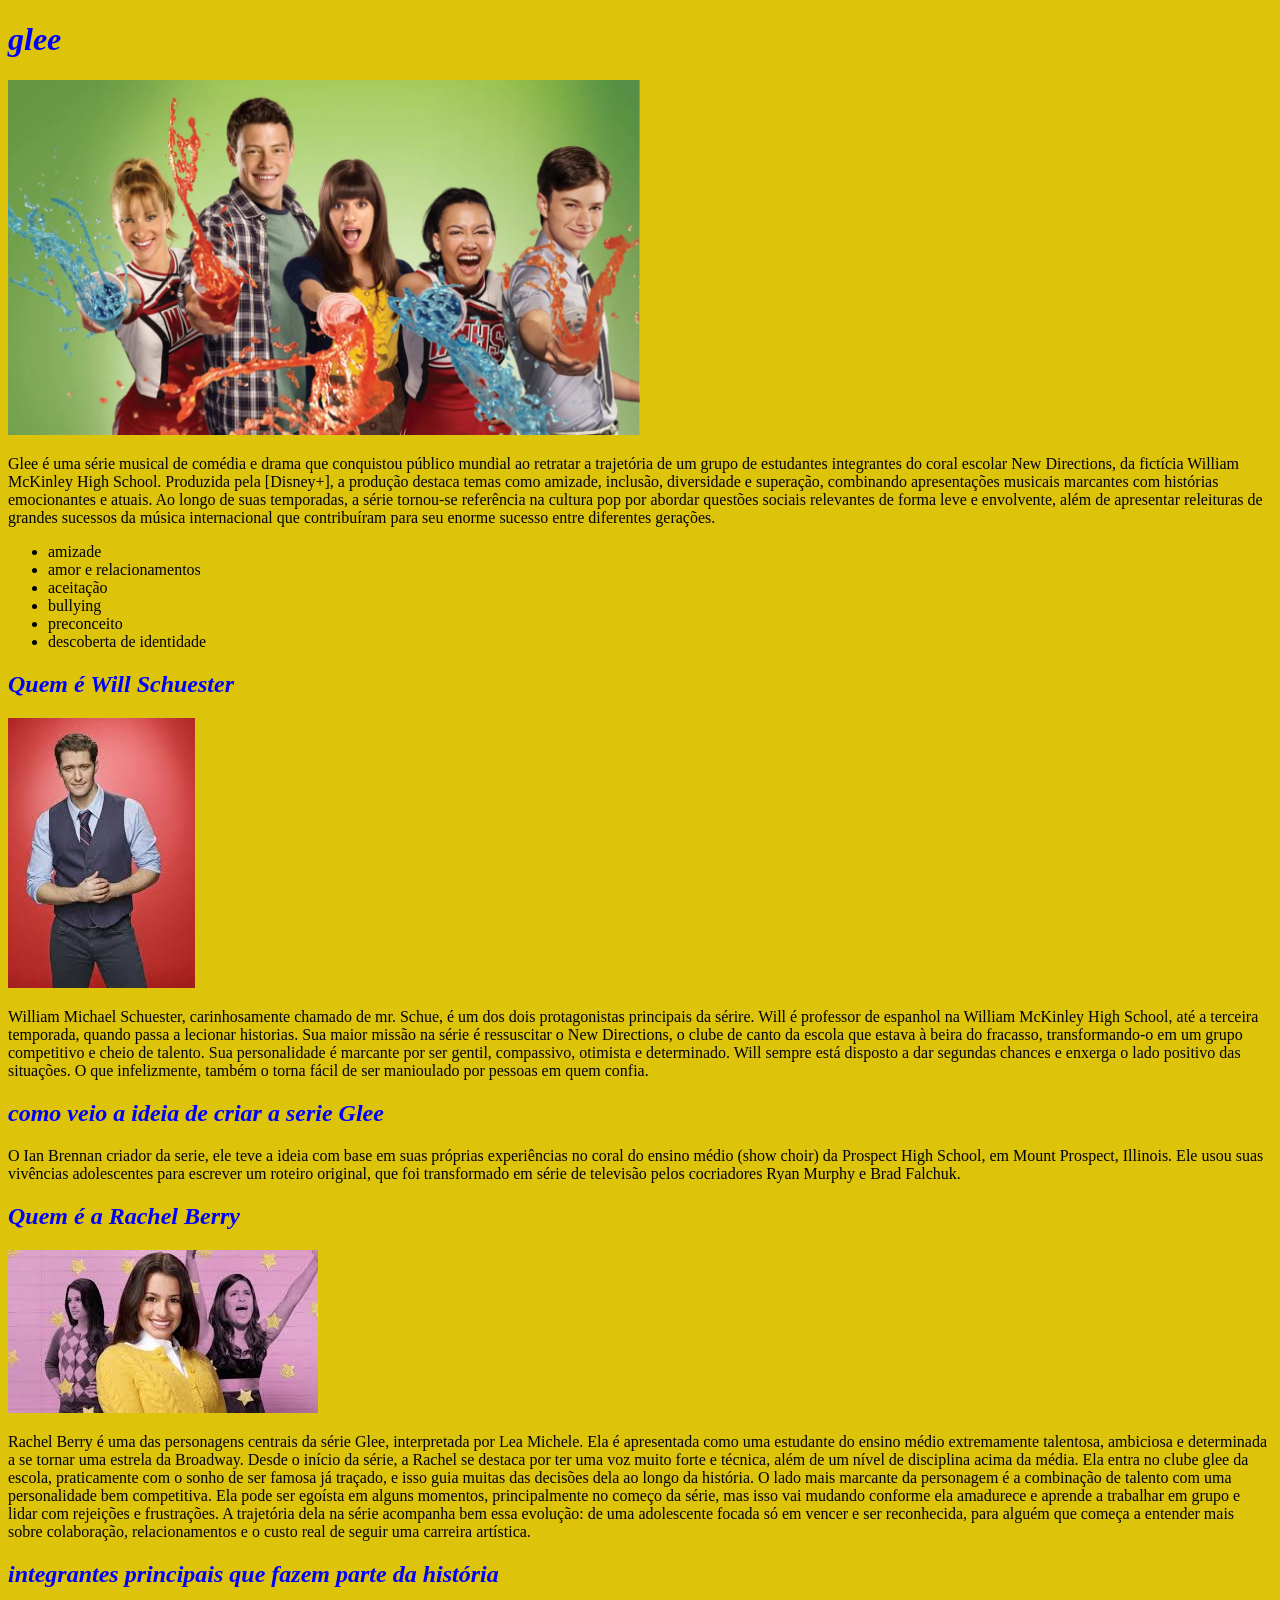
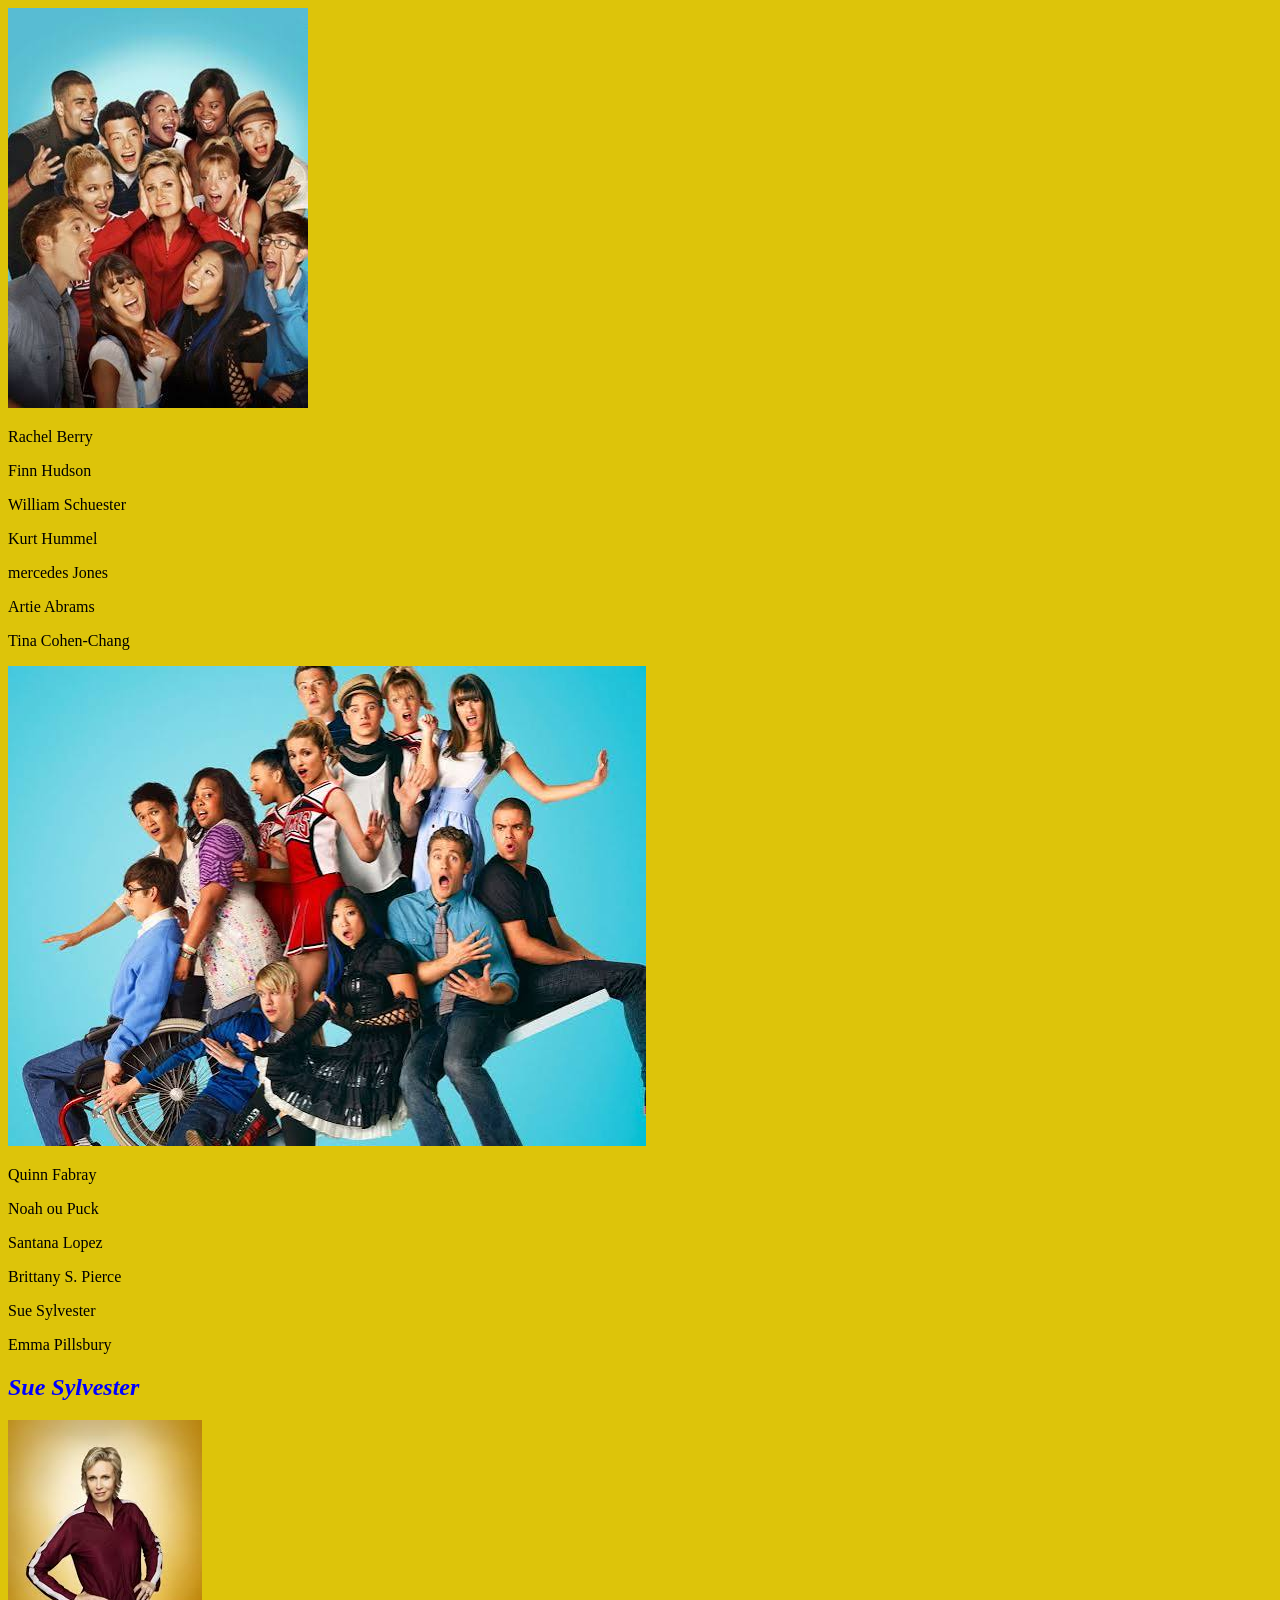
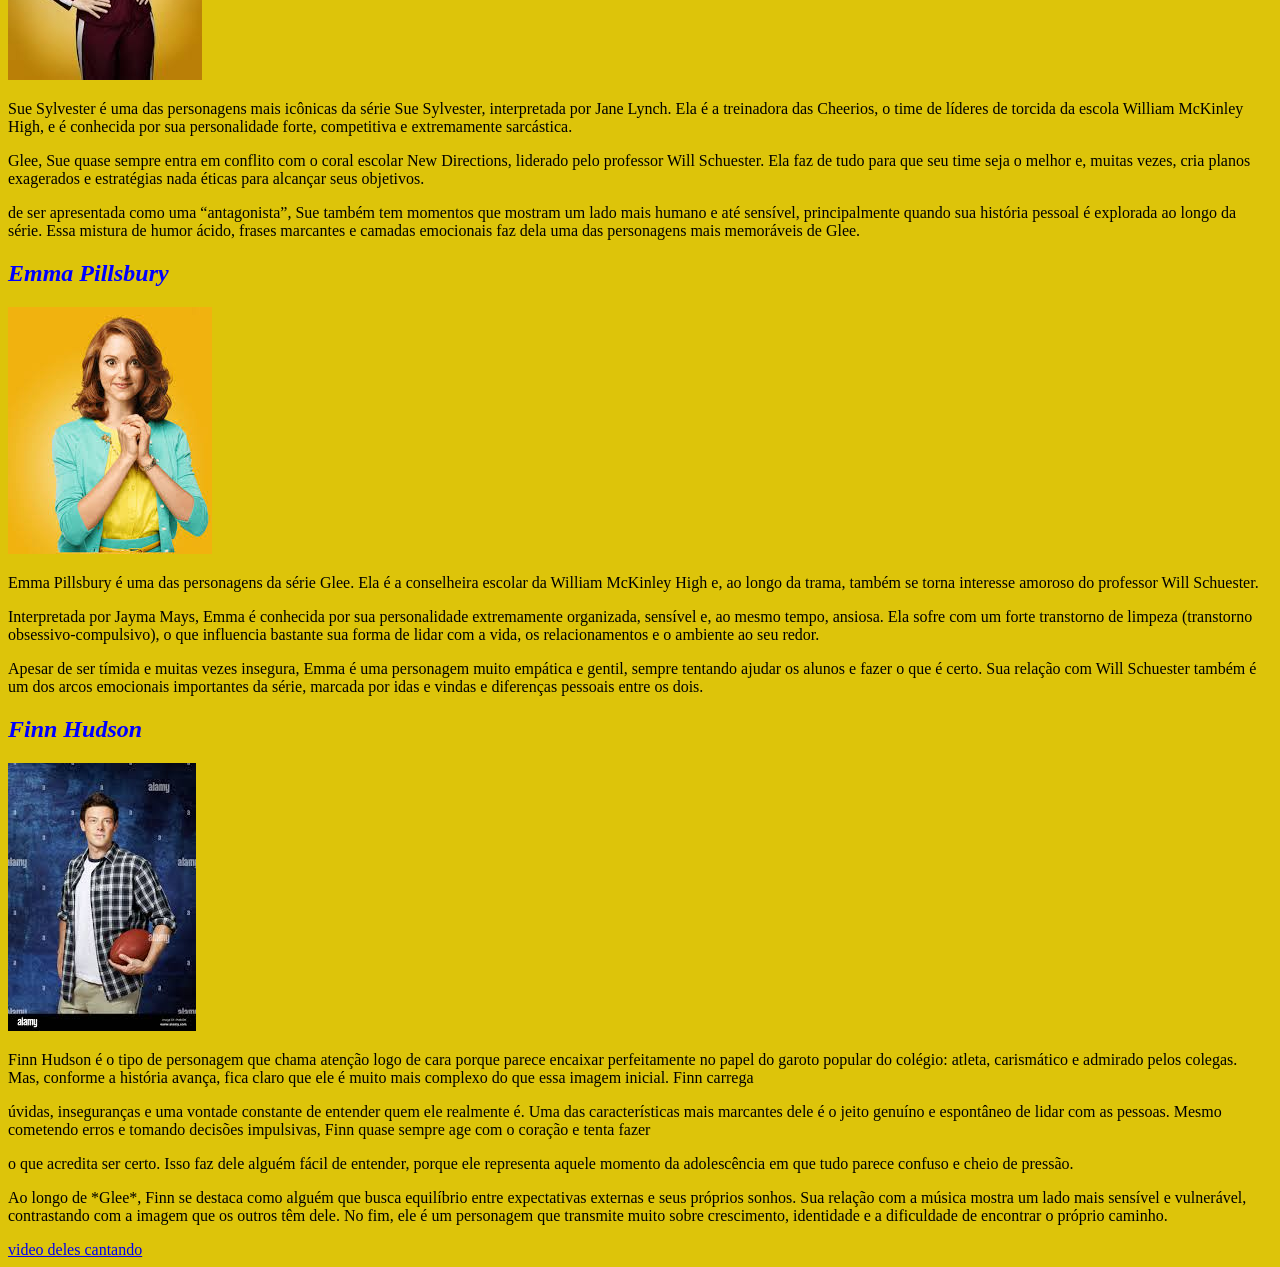
==== index.html @ 6b11cf2d "." ====
<!DOCTYPE html>
<html lang="en">
<head>
    <meta charset="UTF-8">
    <meta name="viewport" content="width=device-width, initial-scale=1.0">
    <title>glee</title>
    <link rel="stylesheet" href="style.css">
</head>
<body>
 <h1>glee</h1>
<img class="gigica" src = "glee_capa.jpg">
 <p>Glee é uma série musical de comédia e drama que conquistou público mundial ao retratar
     a trajetória de um grupo de estudantes integrantes do coral escolar New Directions,
      da fictícia William McKinley High School. Produzida pela 
      [Disney+], a produção destaca temas como amizade, inclusão, diversidade e superação, combinando
       apresentações musicais marcantes com histórias emocionantes e atuais. Ao longo de suas 
       temporadas, a série tornou-se referência na cultura pop por abordar questões sociais 
       relevantes de forma leve e envolvente, além de apresentar releituras de grandes sucessos 
       da música internacional que contribuíram para seu enorme sucesso entre diferentes gerações.
</p>
<ul>
    <li>amizade</li>
    <li>amor e relacionamentos</li>
    <li>aceitação</li>
    <li>bullying</li>
    <li>preconceito</li>
    <li>descoberta de identidade</li>
    
</ul> 
<h2>Quem é Will Schuester</h2>
<img src = "download.jpeg">
<p>William Michael Schuester, carinhosamente chamado de mr. Schue, é um dos dois protagonistas 
    principais da sérire. Will é professor de espanhol na William McKinley High School,
    até a terceira temporada, quando passa a lecionar historias. Sua maior missão na série é 
    ressuscitar o New Directions, o clube de canto da escola que estava à beira do fracasso, 
    transformando-o em um grupo competitivo e cheio de talento. Sua personalidade é marcante por ser 
    gentil, compassivo, otimista e determinado. Will sempre está disposto a dar segundas chances e 
    enxerga o lado positivo das situações. O que infelizmente, também o torna fácil de ser manioulado por 
    pessoas em quem confia.
</p>
<h2>como veio a ideia de criar a serie Glee</h2>
<p>O Ian Brennan criador da serie, ele teve a ideia com base em suas próprias experiências no coral 
   do ensino médio (show choir) da Prospect High School, em Mount Prospect, Illinois. Ele usou suas
    vivências adolescentes para escrever um roteiro original, 
   que foi transformado em série de televisão pelos cocriadores Ryan Murphy e Brad Falchuk.
</p>
<h2>Quem é a Rachel Berry</h2>
<img src = "rachel.jpeg">
<p>Rachel Berry é uma das personagens centrais da série Glee, interpretada por Lea Michele.
     Ela é apresentada como uma estudante do ensino médio extremamente talentosa, ambiciosa 
     e determinada a se tornar uma estrela da Broadway.

Desde o início da série, a Rachel se destaca por ter uma voz muito forte e técnica, além de um 
nível de disciplina acima da média. Ela entra no clube glee da escola, praticamente com o sonho de 
ser famosa já traçado, e isso guia muitas das decisões dela ao longo da história.
O lado mais marcante da personagem é a combinação de talento com uma personalidade bem competitiva.
 Ela pode ser egoísta em alguns momentos, principalmente no começo da série, mas isso vai mudando 
 conforme ela amadurece e aprende a trabalhar em grupo e lidar com rejeições e frustrações.

A trajetória dela na série acompanha bem essa evolução: de uma adolescente focada só em vencer e ser
 reconhecida, para alguém que começa a entender mais sobre colaboração, relacionamentos e o custo 
 real de seguir uma carreira artística.
</p>
<h2>integrantes principais que fazem parte da história</h2>
<img class="guiga" src="glee.jfif">
<p>Rachel Berry</p>
<p>Finn Hudson</p>
<p>William Schuester</p>
<p>Kurt Hummel</p>
<p>mercedes Jones</p>
<p>Artie Abrams</p>
<p>Tina Cohen-Chang</p>
<img class="guigui" src="images.jfif">
<p>Quinn Fabray</p>
<p>Noah ou Puck</p>
<p>Santana Lopez</p>
<p>Brittany S. Pierce</p>
<p>Sue Sylvester</p>
<p>Emma Pillsbury</p>
<h2>Sue Sylvester</h2>
<img src="sue.jpeg">
<p>Sue Sylvester é uma das personagens mais icônicas da série Sue Sylvester, interpretada por Jane 
    Lynch. Ela é a treinadora das Cheerios, o time de líderes de torcida da escola 
    William McKinley High, e é conhecida por sua personalidade forte, competitiva e extremamente 
    sarcástica.</p>

<p> Glee, Sue quase sempre entra em conflito com o coral escolar New Directions, liderado pelo
 professor Will Schuester. Ela faz de tudo para que seu time seja o melhor e, muitas vezes, cria 
 planos exagerados e estratégias nada éticas para alcançar seus objetivos.</p>

<p> de ser apresentada como uma “antagonista”, Sue também tem momentos que mostram um lado mais
 humano e até sensível, principalmente quando sua história pessoal é explorada ao longo da série. 
 Essa mistura de humor ácido, frases marcantes e camadas emocionais faz dela uma das personagens mais 
 memoráveis de Glee.</p>
 <h2>Emma Pillsbury</h2>
 <img src="emma.jpeg">
 <p>Emma Pillsbury é uma das personagens da série Glee. Ela é a conselheira escolar da William 
    McKinley High e, ao longo da trama, também se torna interesse amoroso do professor
     Will Schuester.</p>
     <p>Interpretada por Jayma Mays, Emma é conhecida por sua personalidade extremamente organizada, 
        sensível e, ao mesmo tempo, ansiosa. Ela sofre com um forte transtorno de limpeza
         (transtorno obsessivo-compulsivo), o 
        que influencia bastante sua forma de lidar com a vida, os relacionamentos e o ambiente ao 
        seu redor.</p>
        <p>Apesar de ser tímida e muitas vezes insegura, Emma é uma personagem muito empática e gentil,
            sempre tentando ajudar os alunos e fazer o que é certo. Sua relação com Will Schuester também
           é um dos arcos emocionais importantes da série, marcada por idas e vindas e 
              diferenças pessoais entre os dois.</p>
<h2>Finn Hudson</h2>
<img src="finn.jpeg">
<p>Finn Hudson é o tipo de personagem que chama atenção logo de cara porque parece encaixar perfeitamente
 no papel do garoto popular do colégio: atleta, carismático e admirado pelos colegas. Mas, conforme
  a história avança, fica claro que ele é muito mais complexo do que essa imagem 
  inicial. Finn carrega</p>
  
   <p>úvidas, inseguranças e uma vontade constante de entender quem ele realmente é.

Uma das características mais marcantes dele é o jeito genuíno e espontâneo de lidar com as pessoas.
 Mesmo cometendo erros e tomando decisões impulsivas, Finn quase sempre age com o coração e
  tenta fazer</p>
 <p>o que acredita ser certo. Isso faz dele alguém fácil de entender, porque ele representa aquele momento
  da adolescência em que tudo parece confuso e cheio de pressão.</p>

<p>Ao longo de *Glee*, Finn se destaca como alguém que busca equilíbrio entre expectativas externas
     e seus próprios sonhos. Sua relação com a música mostra um lado mais sensível e vulnerável, 
     contrastando com a imagem que os outros têm dele. No fim, ele é um personagem que 
     transmite muito sobre crescimento, 
 identidade e a dificuldade de encontrar o próprio caminho.
</p>
<footer><a href="https://youtu.be/ZwgmmcKSSaU?si=YBgVFjOS5vgL41EE">video deles cantando</a></footer>
</body>
</html>
---- style.css ----
body {
    background-color: rgb(221, 196, 10);
}
h1{ color: blue;
    font-style: italic;
}
h2{ color: blue;
    font-style: italic;
}
.gigica{width:50%;}
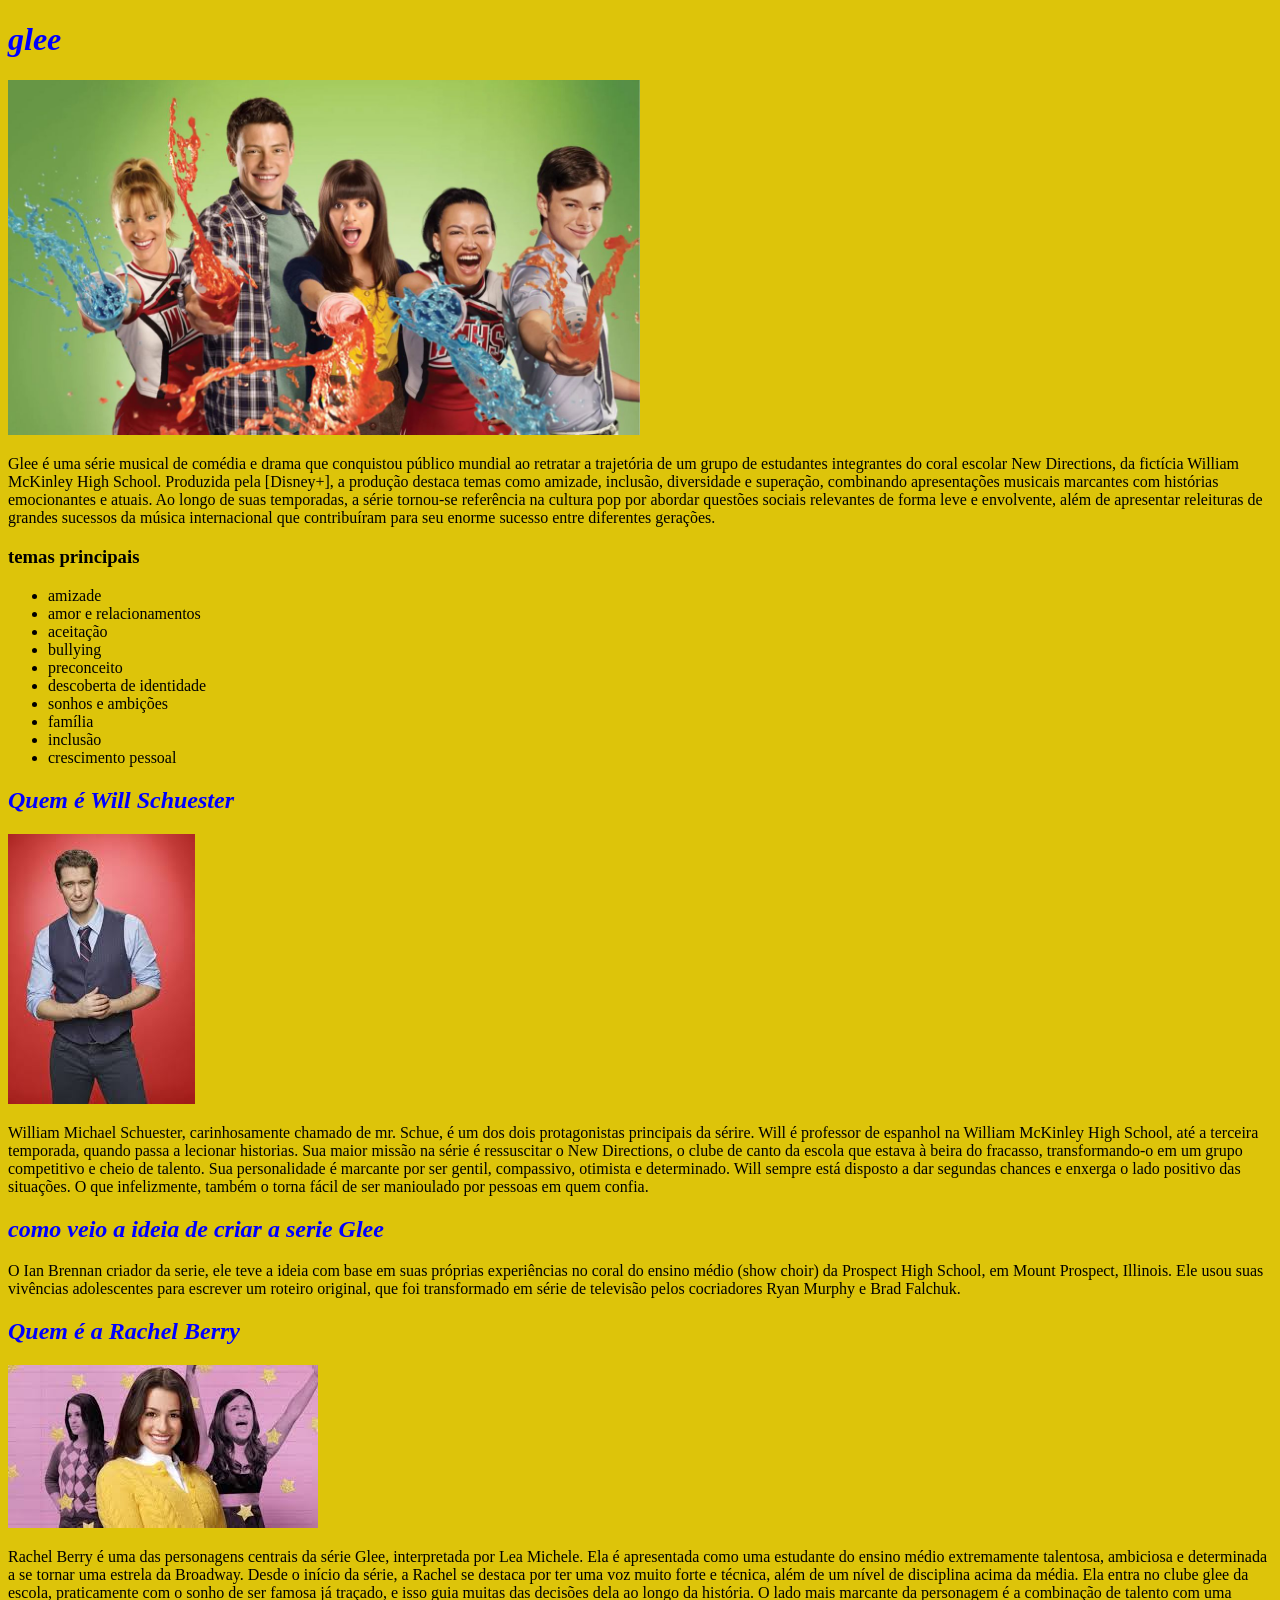
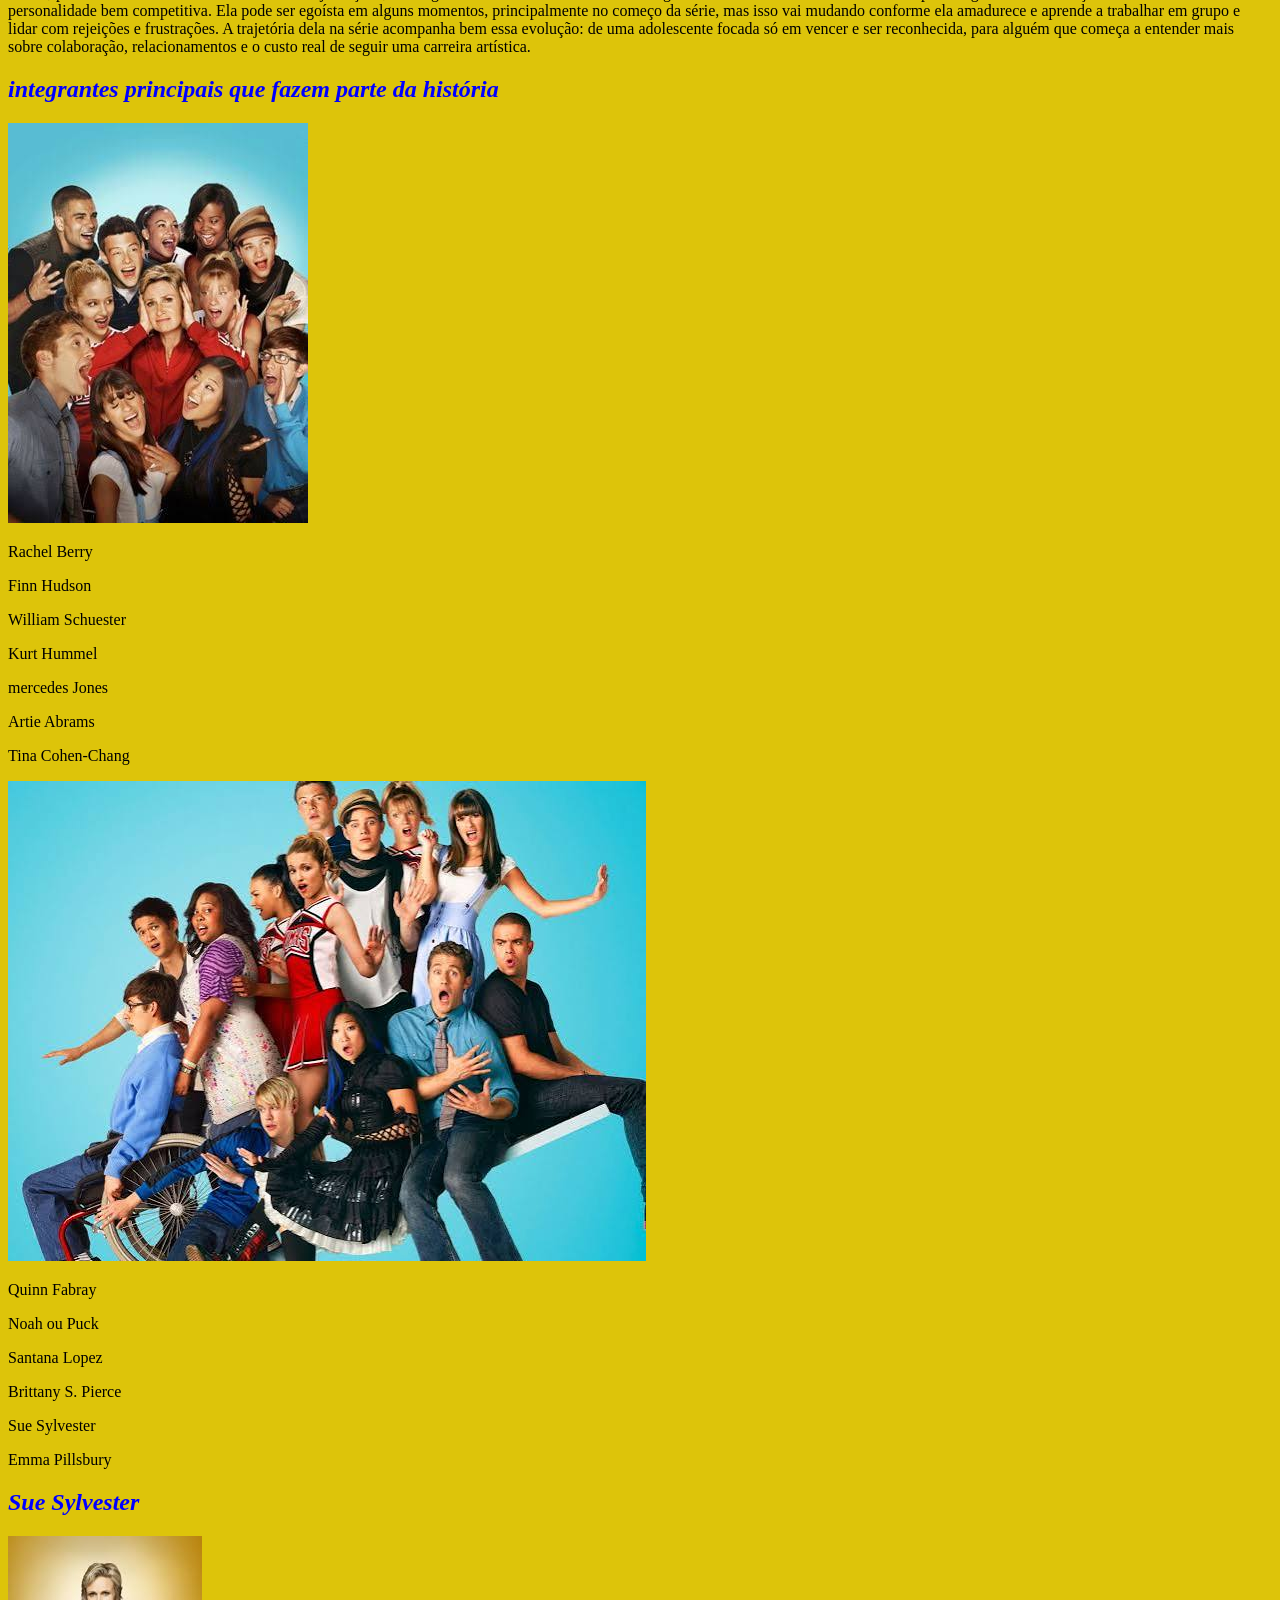
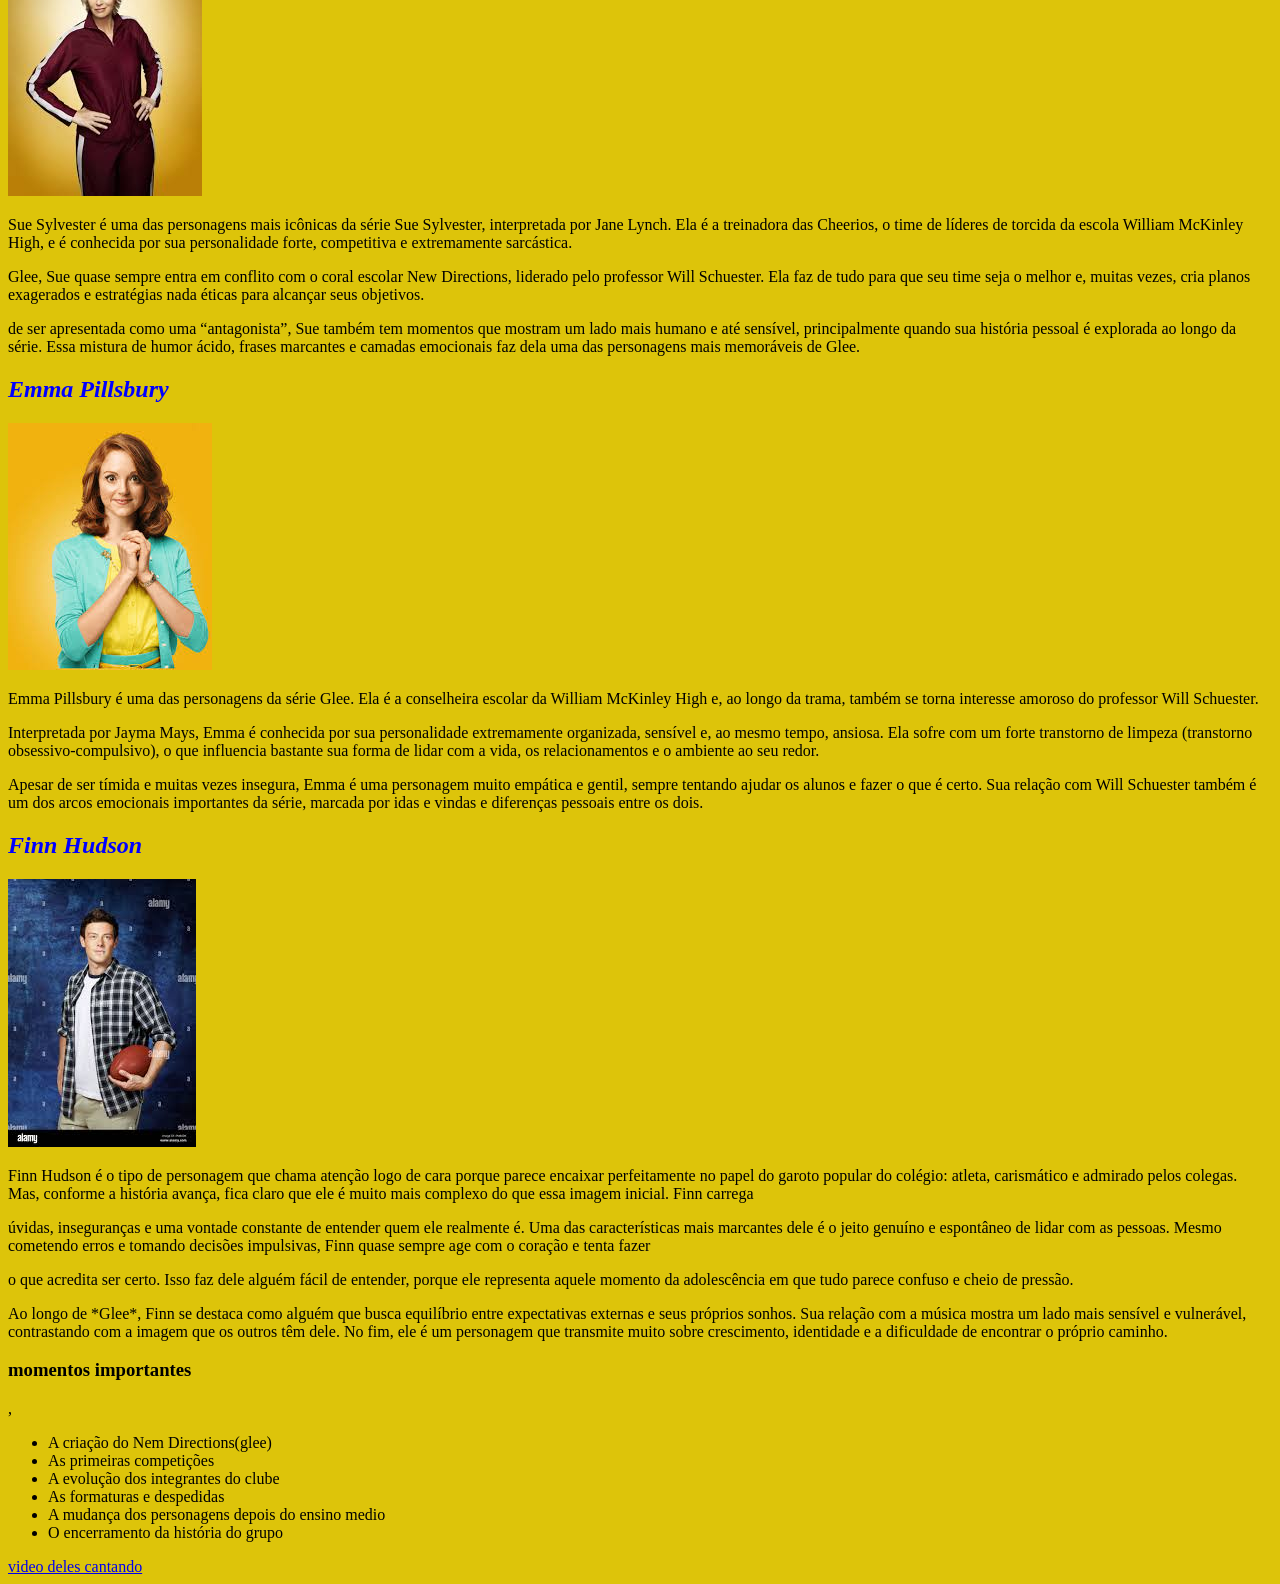
==== commit 23d5c00c: "." ====
--- a/index.html
+++ b/index.html
@@ -18,6 +18,7 @@
        relevantes de forma leve e envolvente, além de apresentar releituras de grandes sucessos 
        da música internacional que contribuíram para seu enorme sucesso entre diferentes gerações.
 </p>
+<h3>temas principais</h3>
 <ul>
     <li>amizade</li>
     <li>amor e relacionamentos</li>
@@ -25,7 +26,10 @@
     <li>bullying</li>
     <li>preconceito</li>
     <li>descoberta de identidade</li>
-    
+    <li>sonhos e ambições</li>
+    <li>família</li>
+    <li>inclusão</li>
+    <li>crescimento pessoal</li>
 </ul> 
 <h2>Quem é Will Schuester</h2>
 <img src = "download.jpeg">
@@ -127,6 +131,15 @@
      transmite muito sobre crescimento, 
  identidade e a dificuldade de encontrar o próprio caminho.
 </p>
+<h3>momentos importantes</h3>
+,<ul>
+    <li>A criação do Nem Directions(glee) </li>
+    <li>As primeiras competições</li>
+    <li>A evolução dos integrantes do clube</li>
+    <li>As formaturas e despedidas </li>
+    <li>A mudança dos personagens depois do ensino medio</li>
+    <li>O encerramento da história do grupo</li>
+</ul>
 <footer><a href="https://youtu.be/ZwgmmcKSSaU?si=YBgVFjOS5vgL41EE">video deles cantando</a></footer>
 </body>
 </html>
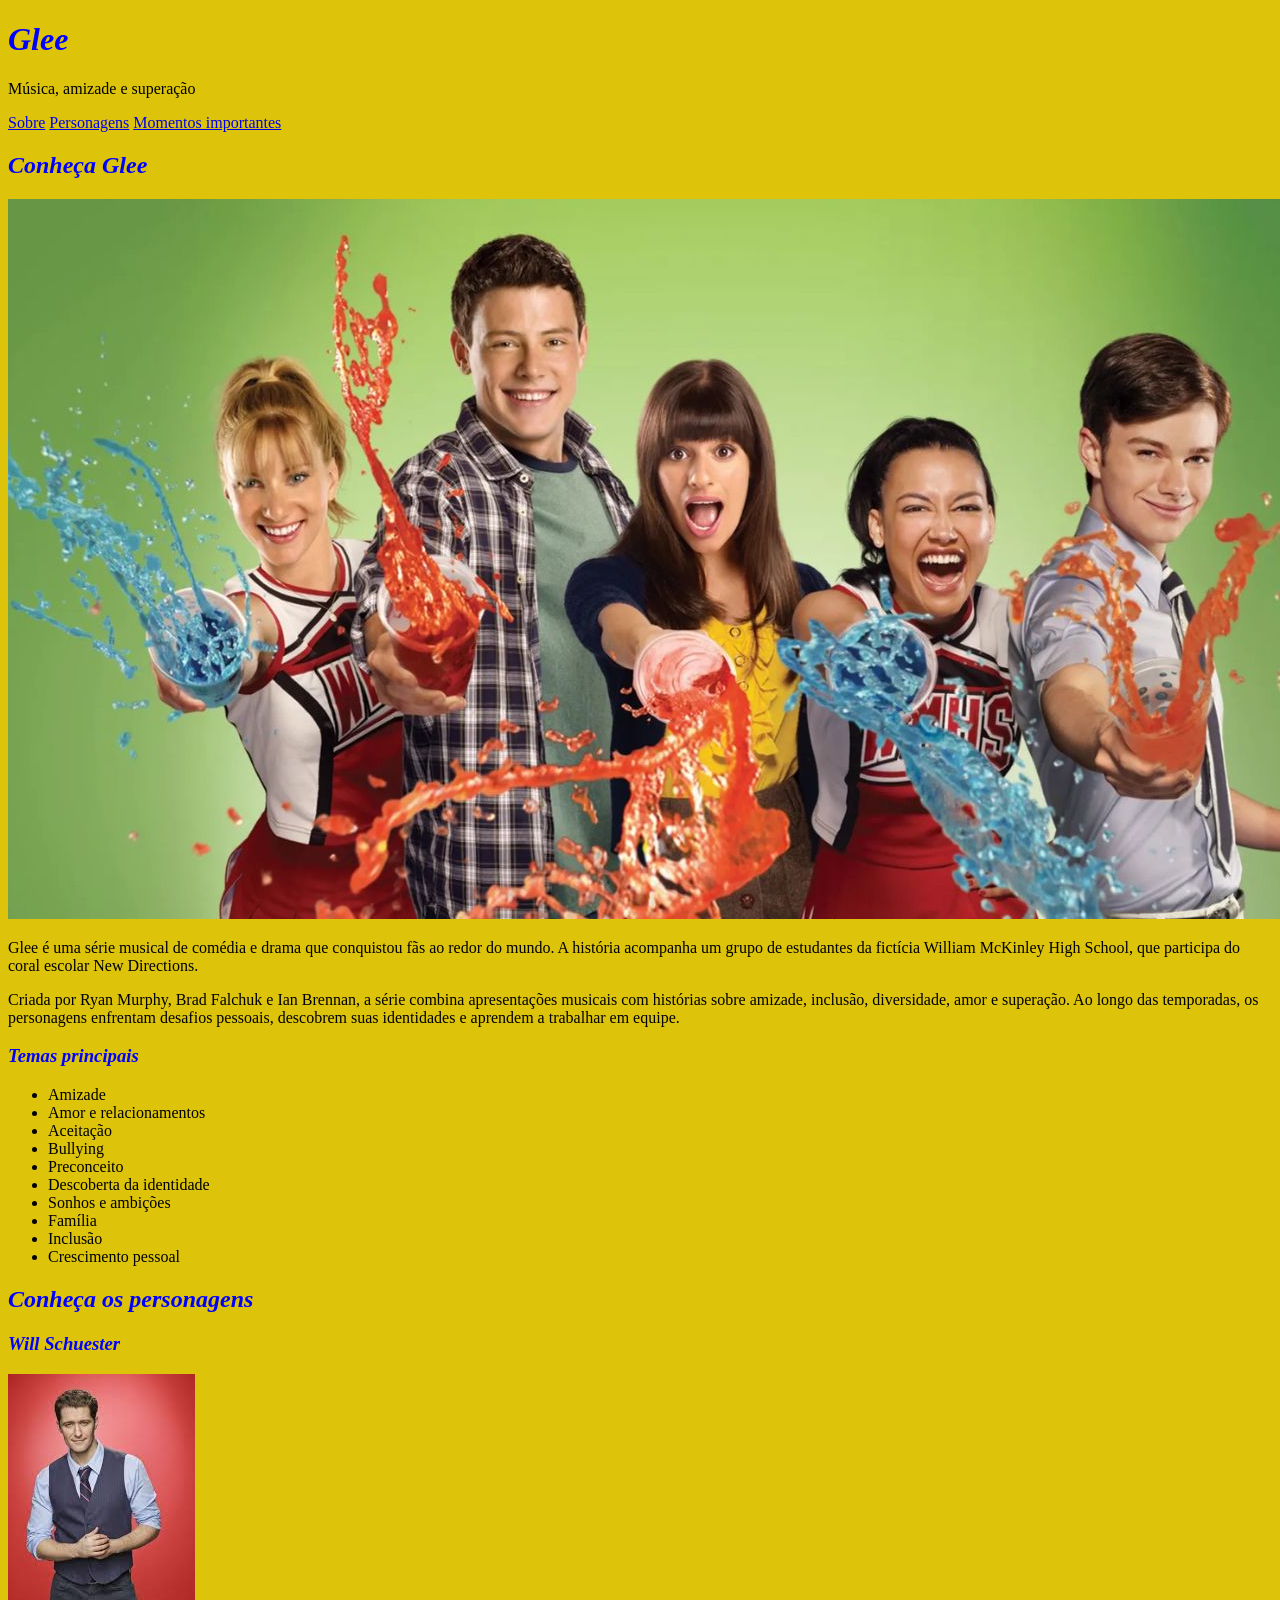
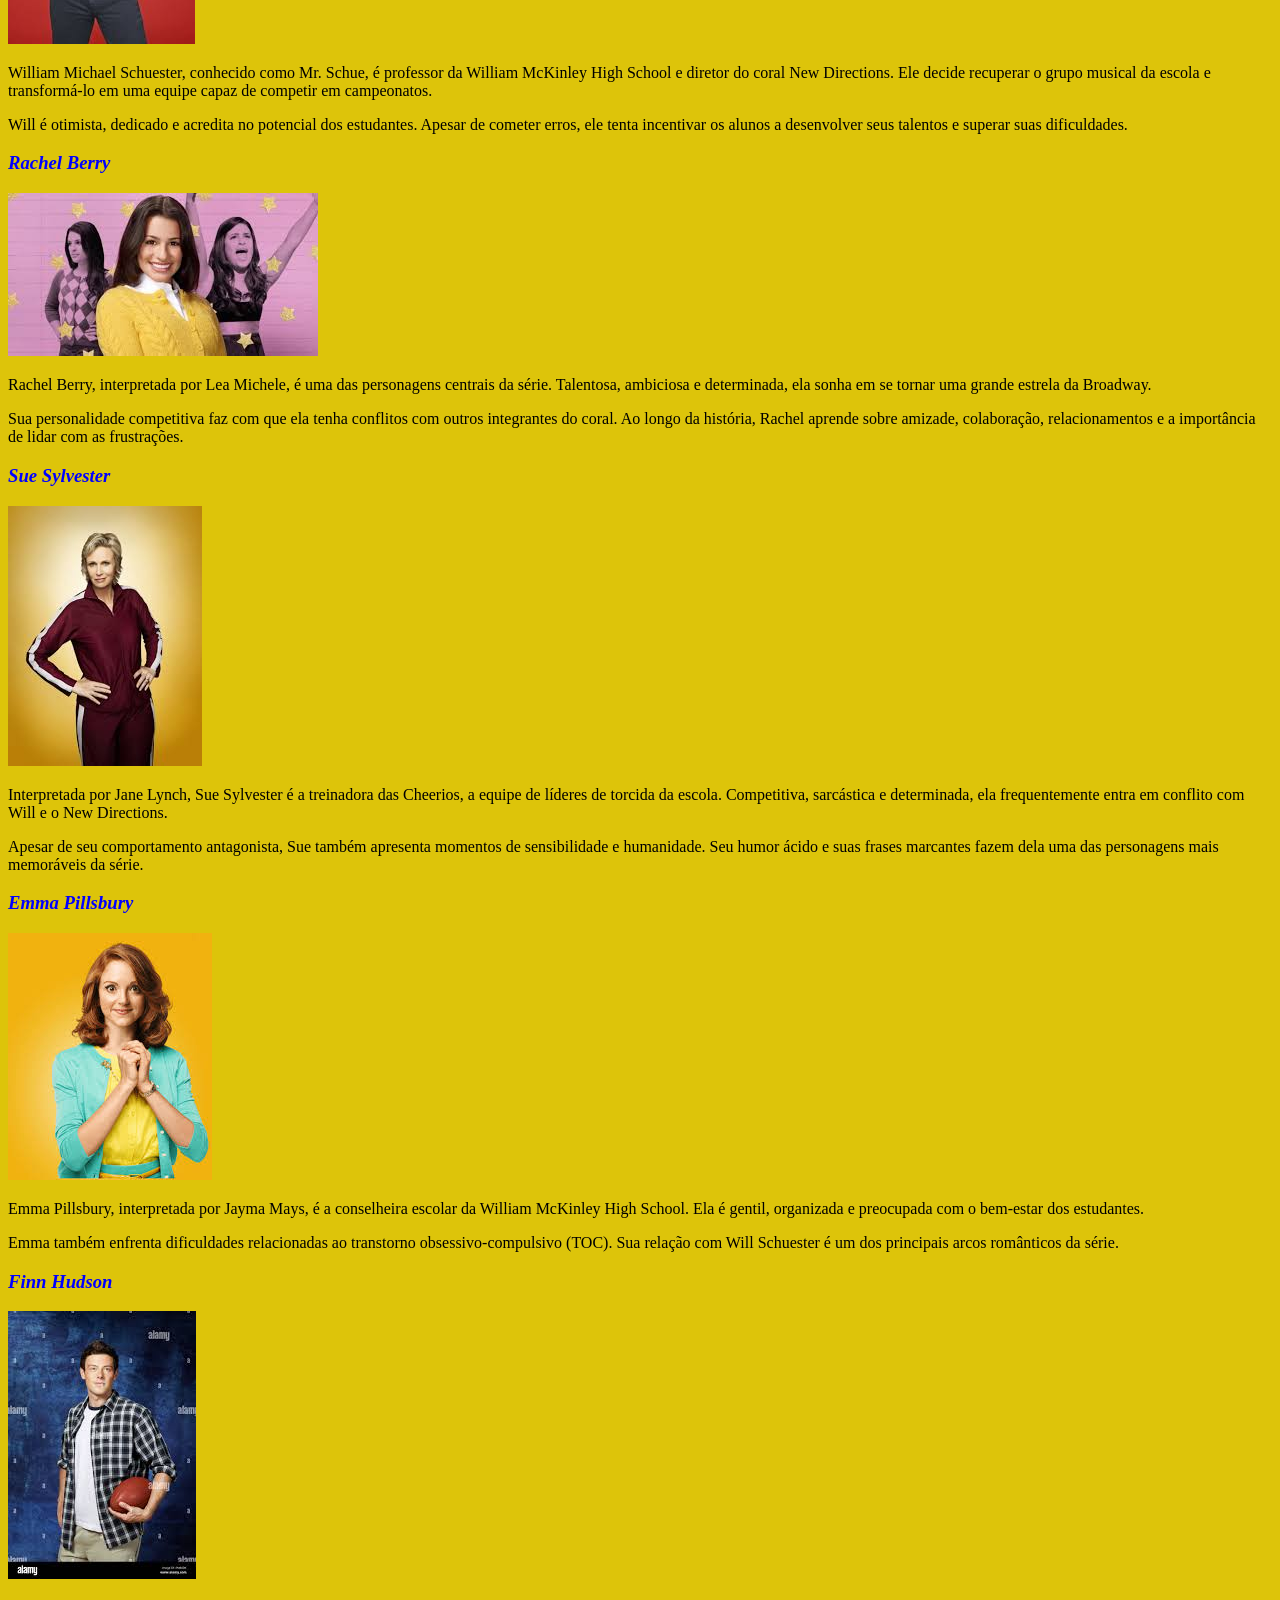
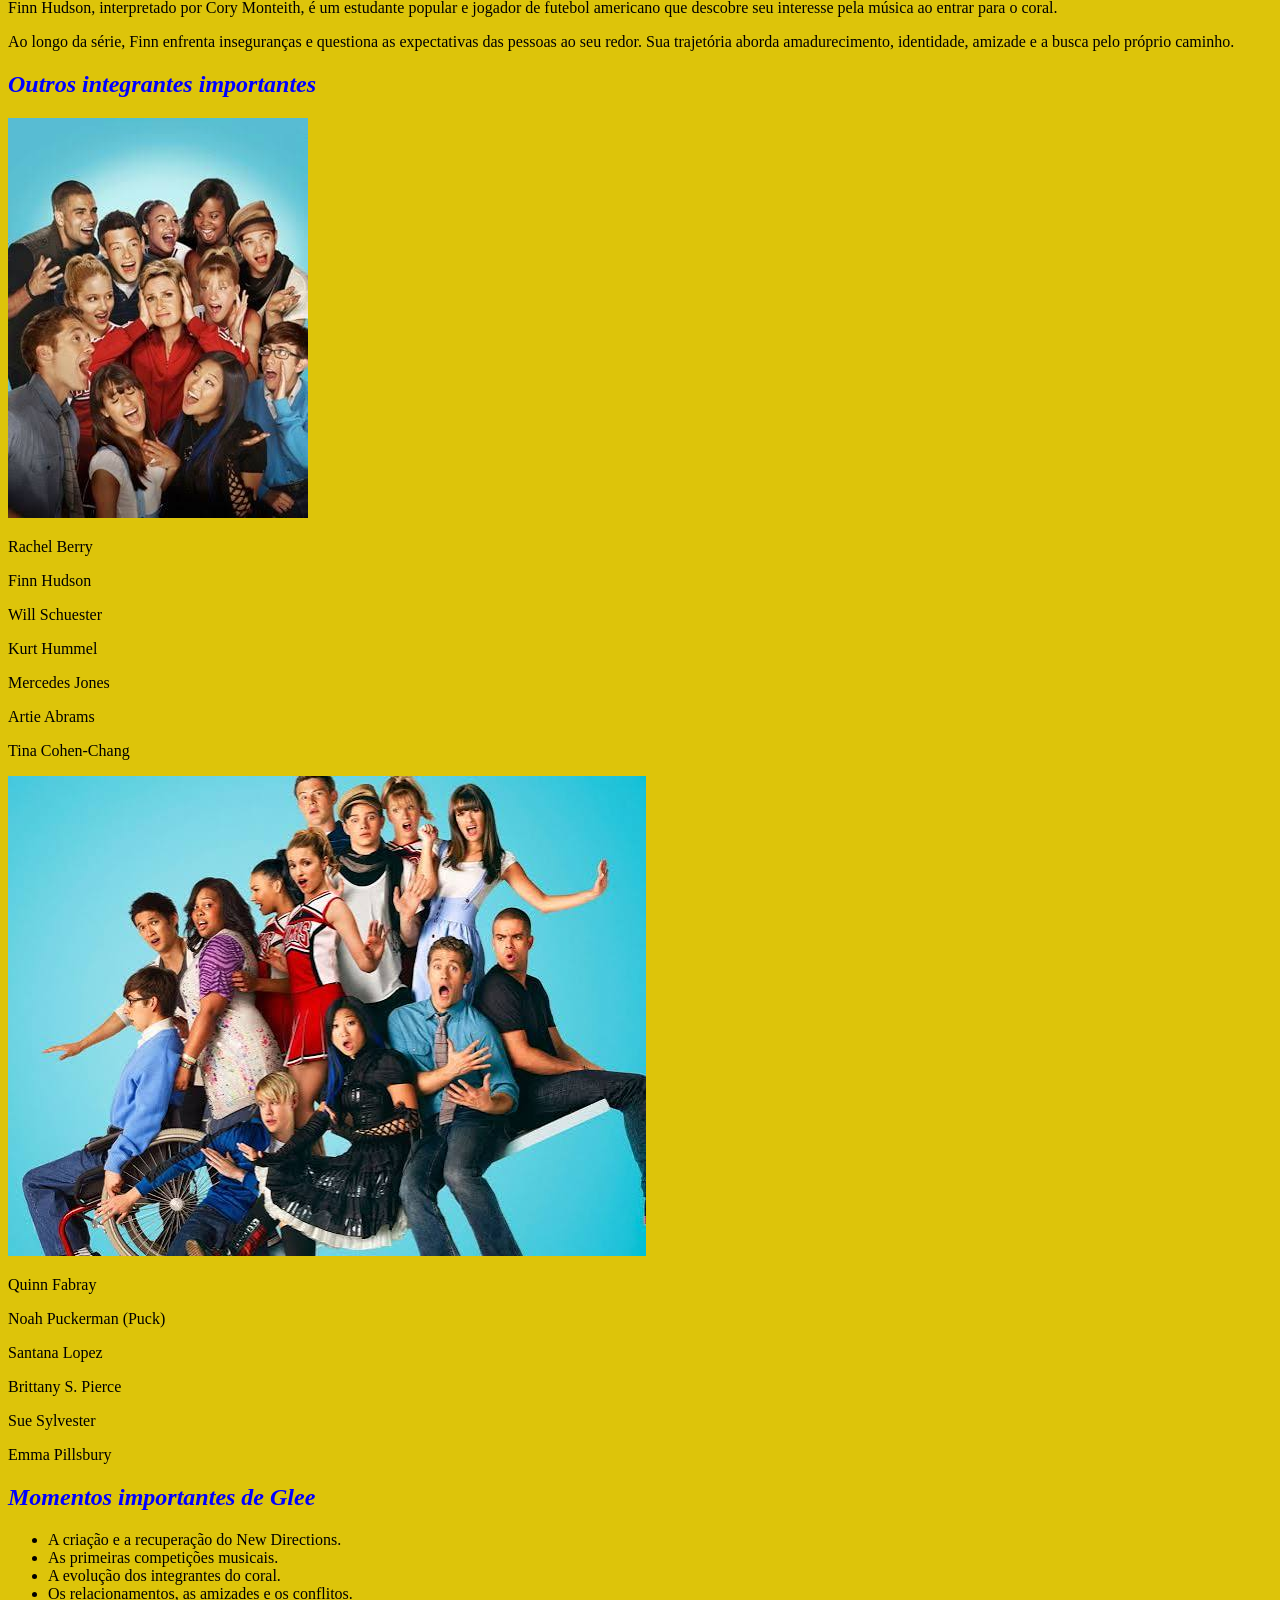
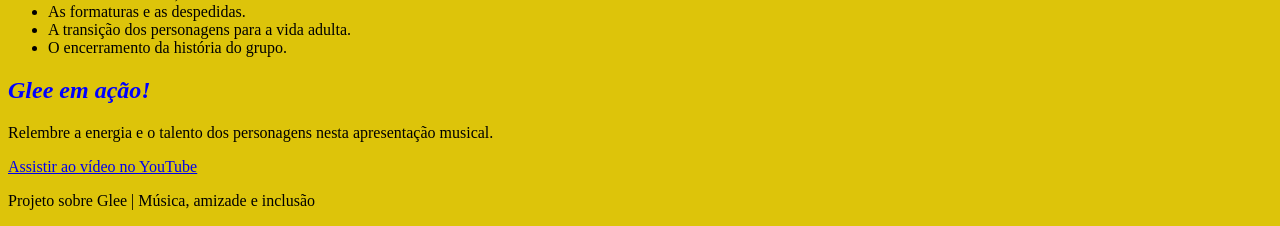
==== commit 72855695: "Update index.html" ====
--- a/index.html
+++ b/index.html
@@ -1,145 +1,270 @@
 <!DOCTYPE html>
-<html lang="en">
+<html lang="pt-BR">
 <head>
     <meta charset="UTF-8">
     <meta name="viewport" content="width=device-width, initial-scale=1.0">
-    <title>glee</title>
+
+    <meta name="description" content="Conheça a série Glee, seus personagens, suas histórias e seus momentos musicais mais marcantes.">
+
+    <title>Glee | Música, amizade e superação</title>
+
     <link rel="stylesheet" href="style.css">
 </head>
+
 <body>
- <h1>glee</h1>
-<img class="gigica" src = "glee_capa.jpg">
- <p>Glee é uma série musical de comédia e drama que conquistou público mundial ao retratar
-     a trajetória de um grupo de estudantes integrantes do coral escolar New Directions,
-      da fictícia William McKinley High School. Produzida pela 
-      [Disney+], a produção destaca temas como amizade, inclusão, diversidade e superação, combinando
-       apresentações musicais marcantes com histórias emocionantes e atuais. Ao longo de suas 
-       temporadas, a série tornou-se referência na cultura pop por abordar questões sociais 
-       relevantes de forma leve e envolvente, além de apresentar releituras de grandes sucessos 
-       da música internacional que contribuíram para seu enorme sucesso entre diferentes gerações.
-</p>
-<h3>temas principais</h3>
-<ul>
-    <li>amizade</li>
-    <li>amor e relacionamentos</li>
-    <li>aceitação</li>
-    <li>bullying</li>
-    <li>preconceito</li>
-    <li>descoberta de identidade</li>
-    <li>sonhos e ambições</li>
-    <li>família</li>
-    <li>inclusão</li>
-    <li>crescimento pessoal</li>
-</ul> 
-<h2>Quem é Will Schuester</h2>
-<img src = "download.jpeg">
-<p>William Michael Schuester, carinhosamente chamado de mr. Schue, é um dos dois protagonistas 
-    principais da sérire. Will é professor de espanhol na William McKinley High School,
-    até a terceira temporada, quando passa a lecionar historias. Sua maior missão na série é 
-    ressuscitar o New Directions, o clube de canto da escola que estava à beira do fracasso, 
-    transformando-o em um grupo competitivo e cheio de talento. Sua personalidade é marcante por ser 
-    gentil, compassivo, otimista e determinado. Will sempre está disposto a dar segundas chances e 
-    enxerga o lado positivo das situações. O que infelizmente, também o torna fácil de ser manioulado por 
-    pessoas em quem confia.
-</p>
-<h2>como veio a ideia de criar a serie Glee</h2>
-<p>O Ian Brennan criador da serie, ele teve a ideia com base em suas próprias experiências no coral 
-   do ensino médio (show choir) da Prospect High School, em Mount Prospect, Illinois. Ele usou suas
-    vivências adolescentes para escrever um roteiro original, 
-   que foi transformado em série de televisão pelos cocriadores Ryan Murphy e Brad Falchuk.
-</p>
-<h2>Quem é a Rachel Berry</h2>
-<img src = "rachel.jpeg">
-<p>Rachel Berry é uma das personagens centrais da série Glee, interpretada por Lea Michele.
-     Ela é apresentada como uma estudante do ensino médio extremamente talentosa, ambiciosa 
-     e determinada a se tornar uma estrela da Broadway.
-
-Desde o início da série, a Rachel se destaca por ter uma voz muito forte e técnica, além de um 
-nível de disciplina acima da média. Ela entra no clube glee da escola, praticamente com o sonho de 
-ser famosa já traçado, e isso guia muitas das decisões dela ao longo da história.
-O lado mais marcante da personagem é a combinação de talento com uma personalidade bem competitiva.
- Ela pode ser egoísta em alguns momentos, principalmente no começo da série, mas isso vai mudando 
- conforme ela amadurece e aprende a trabalhar em grupo e lidar com rejeições e frustrações.
-
-A trajetória dela na série acompanha bem essa evolução: de uma adolescente focada só em vencer e ser
- reconhecida, para alguém que começa a entender mais sobre colaboração, relacionamentos e o custo 
- real de seguir uma carreira artística.
-</p>
-<h2>integrantes principais que fazem parte da história</h2>
-<img class="guiga" src="glee.jfif">
-<p>Rachel Berry</p>
-<p>Finn Hudson</p>
-<p>William Schuester</p>
-<p>Kurt Hummel</p>
-<p>mercedes Jones</p>
-<p>Artie Abrams</p>
-<p>Tina Cohen-Chang</p>
-<img class="guigui" src="images.jfif">
-<p>Quinn Fabray</p>
-<p>Noah ou Puck</p>
-<p>Santana Lopez</p>
-<p>Brittany S. Pierce</p>
-<p>Sue Sylvester</p>
-<p>Emma Pillsbury</p>
-<h2>Sue Sylvester</h2>
-<img src="sue.jpeg">
-<p>Sue Sylvester é uma das personagens mais icônicas da série Sue Sylvester, interpretada por Jane 
-    Lynch. Ela é a treinadora das Cheerios, o time de líderes de torcida da escola 
-    William McKinley High, e é conhecida por sua personalidade forte, competitiva e extremamente 
-    sarcástica.</p>
-
-<p> Glee, Sue quase sempre entra em conflito com o coral escolar New Directions, liderado pelo
- professor Will Schuester. Ela faz de tudo para que seu time seja o melhor e, muitas vezes, cria 
- planos exagerados e estratégias nada éticas para alcançar seus objetivos.</p>
-
-<p> de ser apresentada como uma “antagonista”, Sue também tem momentos que mostram um lado mais
- humano e até sensível, principalmente quando sua história pessoal é explorada ao longo da série. 
- Essa mistura de humor ácido, frases marcantes e camadas emocionais faz dela uma das personagens mais 
- memoráveis de Glee.</p>
- <h2>Emma Pillsbury</h2>
- <img src="emma.jpeg">
- <p>Emma Pillsbury é uma das personagens da série Glee. Ela é a conselheira escolar da William 
-    McKinley High e, ao longo da trama, também se torna interesse amoroso do professor
-     Will Schuester.</p>
-     <p>Interpretada por Jayma Mays, Emma é conhecida por sua personalidade extremamente organizada, 
-        sensível e, ao mesmo tempo, ansiosa. Ela sofre com um forte transtorno de limpeza
-         (transtorno obsessivo-compulsivo), o 
-        que influencia bastante sua forma de lidar com a vida, os relacionamentos e o ambiente ao 
-        seu redor.</p>
-        <p>Apesar de ser tímida e muitas vezes insegura, Emma é uma personagem muito empática e gentil,
-            sempre tentando ajudar os alunos e fazer o que é certo. Sua relação com Will Schuester também
-           é um dos arcos emocionais importantes da série, marcada por idas e vindas e 
-              diferenças pessoais entre os dois.</p>
-<h2>Finn Hudson</h2>
-<img src="finn.jpeg">
-<p>Finn Hudson é o tipo de personagem que chama atenção logo de cara porque parece encaixar perfeitamente
- no papel do garoto popular do colégio: atleta, carismático e admirado pelos colegas. Mas, conforme
-  a história avança, fica claro que ele é muito mais complexo do que essa imagem 
-  inicial. Finn carrega</p>
-  
-   <p>úvidas, inseguranças e uma vontade constante de entender quem ele realmente é.
-
-Uma das características mais marcantes dele é o jeito genuíno e espontâneo de lidar com as pessoas.
- Mesmo cometendo erros e tomando decisões impulsivas, Finn quase sempre age com o coração e
-  tenta fazer</p>
- <p>o que acredita ser certo. Isso faz dele alguém fácil de entender, porque ele representa aquele momento
-  da adolescência em que tudo parece confuso e cheio de pressão.</p>
-
-<p>Ao longo de *Glee*, Finn se destaca como alguém que busca equilíbrio entre expectativas externas
-     e seus próprios sonhos. Sua relação com a música mostra um lado mais sensível e vulnerável, 
-     contrastando com a imagem que os outros têm dele. No fim, ele é um personagem que 
-     transmite muito sobre crescimento, 
- identidade e a dificuldade de encontrar o próprio caminho.
-</p>
-<h3>momentos importantes</h3>
-,<ul>
-    <li>A criação do Nem Directions(glee) </li>
-    <li>As primeiras competições</li>
-    <li>A evolução dos integrantes do clube</li>
-    <li>As formaturas e despedidas </li>
-    <li>A mudança dos personagens depois do ensino medio</li>
-    <li>O encerramento da história do grupo</li>
-</ul>
-<footer><a href="https://youtu.be/ZwgmmcKSSaU?si=YBgVFjOS5vgL41EE">video deles cantando</a></footer>
+    <header class="cabecalho">
+        <h1>Glee</h1>
+        <p>Música, amizade e superação</p>
+
+        <nav aria-label="Navegação principal">
+            <a href="#sobre">Sobre</a>
+            <a href="#personagens">Personagens</a>
+            <a href="#momentos">Momentos importantes</a>
+        </nav>
+    </header>
+
+    <main>
+        <section id="sobre" class="secao">
+            <h2>Conheça Glee</h2>
+
+            <img
+                class="imagem-capa"
+                src="glee_capa.jpg"
+                alt="Imagem de divulgação da série Glee"
+                loading="lazy"
+            >
+
+            <p>
+                Glee é uma série musical de comédia e drama que conquistou
+                fãs ao redor do mundo. A história acompanha um grupo de
+                estudantes da fictícia William McKinley High School,
+                que participa do coral escolar New Directions.
+            </p>
+
+            <p>
+                Criada por Ryan Murphy, Brad Falchuk e Ian Brennan, a série
+                combina apresentações musicais com histórias sobre amizade,
+                inclusão, diversidade, amor e superação. Ao longo das
+                temporadas, os personagens enfrentam desafios pessoais,
+                descobrem suas identidades e aprendem a trabalhar em equipe.
+            </p>
+
+            <h3>Temas principais</h3>
+
+            <ul class="lista-temas">
+                <li>Amizade</li>
+                <li>Amor e relacionamentos</li>
+                <li>Aceitação</li>
+                <li>Bullying</li>
+                <li>Preconceito</li>
+                <li>Descoberta da identidade</li>
+                <li>Sonhos e ambições</li>
+                <li>Família</li>
+                <li>Inclusão</li>
+                <li>Crescimento pessoal</li>
+            </ul>
+        </section>
+
+        <section id="personagens" class="secao">
+            <h2>Conheça os personagens</h2>
+
+            <article class="personagem">
+                <h3>Will Schuester</h3>
+
+                <img
+                    src="download.jpeg"
+                    alt="Imagem de Will Schuester"
+                    loading="lazy"
+                >
+
+                <p>
+                    William Michael Schuester, conhecido como Mr. Schue,
+                    é professor da William McKinley High School e diretor
+                    do coral New Directions. Ele decide recuperar o grupo
+                    musical da escola e transformá-lo em uma equipe capaz
+                    de competir em campeonatos.
+                </p>
+
+                <p>
+                    Will é otimista, dedicado e acredita no potencial dos
+                    estudantes. Apesar de cometer erros, ele tenta incentivar
+                    os alunos a desenvolver seus talentos e superar suas
+                    dificuldades.
+                </p>
+            </article>
+
+            <article class="personagem">
+                <h3>Rachel Berry</h3>
+
+                <img
+                    src="rachel.jpeg"
+                    alt="Imagem de Rachel Berry"
+                    loading="lazy"
+                >
+
+                <p>
+                    Rachel Berry, interpretada por Lea Michele, é uma das
+                    personagens centrais da série. Talentosa, ambiciosa e
+                    determinada, ela sonha em se tornar uma grande estrela
+                    da Broadway.
+                </p>
+
+                <p>
+                    Sua personalidade competitiva faz com que ela tenha
+                    conflitos com outros integrantes do coral. Ao longo
+                    da história, Rachel aprende sobre amizade, colaboração,
+                    relacionamentos e a importância de lidar com as
+                    frustrações.
+                </p>
+            </article>
+
+            <article class="personagem">
+                <h3>Sue Sylvester</h3>
+
+                <img
+                    src="sue.jpeg"
+                    alt="Imagem de Sue Sylvester"
+                    loading="lazy"
+                >
+
+                <p>
+                    Interpretada por Jane Lynch, Sue Sylvester é a treinadora
+                    das Cheerios, a equipe de líderes de torcida da escola.
+                    Competitiva, sarcástica e determinada, ela frequentemente
+                    entra em conflito com Will e o New Directions.
+                </p>
+
+                <p>
+                    Apesar de seu comportamento antagonista, Sue também
+                    apresenta momentos de sensibilidade e humanidade.
+                    Seu humor ácido e suas frases marcantes fazem dela
+                    uma das personagens mais memoráveis da série.
+                </p>
+            </article>
+
+            <article class="personagem">
+                <h3>Emma Pillsbury</h3>
+
+                <img
+                    src="emma.jpeg"
+                    alt="Imagem de Emma Pillsbury"
+                    loading="lazy"
+                >
+
+                <p>
+                    Emma Pillsbury, interpretada por Jayma Mays, é a
+                    conselheira escolar da William McKinley High School.
+                    Ela é gentil, organizada e preocupada com o bem-estar
+                    dos estudantes.
+                </p>
+
+                <p>
+                    Emma também enfrenta dificuldades relacionadas ao
+                    transtorno obsessivo-compulsivo (TOC). Sua relação
+                    com Will Schuester é um dos principais arcos românticos
+                    da série.
+                </p>
+            </article>
+
+            <article class="personagem">
+                <h3>Finn Hudson</h3>
+
+                <img
+                    src="finn.jpeg"
+                    alt="Imagem de Finn Hudson"
+                    loading="lazy"
+                >
+
+                <p>
+                    Finn Hudson, interpretado por Cory Monteith, é um
+                    estudante popular e jogador de futebol americano
+                    que descobre seu interesse pela música ao entrar
+                    para o coral.
+                </p>
+
+                <p>
+                    Ao longo da série, Finn enfrenta inseguranças e
+                    questiona as expectativas das pessoas ao seu redor.
+                    Sua trajetória aborda amadurecimento, identidade,
+                    amizade e a busca pelo próprio caminho.
+                </p>
+            </article>
+        </section>
+
+        <section class="secao">
+            <h2>Outros integrantes importantes</h2>
+
+            <div class="galeria">
+                <img
+                    class="imagem-grupo"
+                    src="glee.jfif"
+                    alt="Imagem de integrantes do New Directions"
+                    loading="lazy"
+                >
+
+                <div class="lista-personagens">
+                    <p>Rachel Berry</p>
+                    <p>Finn Hudson</p>
+                    <p>Will Schuester</p>
+                    <p>Kurt Hummel</p>
+                    <p>Mercedes Jones</p>
+                    <p>Artie Abrams</p>
+                    <p>Tina Cohen-Chang</p>
+                </div>
+
+                <img
+                    class="imagem-grupo"
+                    src="images.jfif"
+                    alt="Imagem de outros personagens de Glee"
+                    loading="lazy"
+                >
+
+                <div class="lista-personagens">
+                    <p>Quinn Fabray</p>
+                    <p>Noah Puckerman (Puck)</p>
+                    <p>Santana Lopez</p>
+                    <p>Brittany S. Pierce</p>
+                    <p>Sue Sylvester</p>
+                    <p>Emma Pillsbury</p>
+                </div>
+            </div>
+        </section>
+
+        <section id="momentos" class="secao">
+            <h2>Momentos importantes de Glee</h2>
+
+            <ul class="lista-momentos">
+                <li>A criação e a recuperação do New Directions.</li>
+                <li>As primeiras competições musicais.</li>
+                <li>A evolução dos integrantes do coral.</li>
+                <li>Os relacionamentos, as amizades e os conflitos.</li>
+                <li>As formaturas e as despedidas.</li>
+                <li>A transição dos personagens para a vida adulta.</li>
+                <li>O encerramento da história do grupo.</li>
+            </ul>
+        </section>
+
+        <section class="secao video">
+            <h2>Glee em ação!</h2>
+
+            <p>
+                Relembre a energia e o talento dos personagens
+                nesta apresentação musical.
+            </p>
+
+            <a
+                class="botao-video"
+                href="https://youtu.be/ZwgmmcKSSaU?si=YBgVFjOS5vgL41EE"
+                target="_blank"
+                rel="noopener noreferrer"
+            >
+                Assistir ao vídeo no YouTube
+            </a>
+        </section>
+    </main>
+
+    <footer class="rodape">
+        <p>Projeto sobre Glee | Música, amizade e inclusão</p>
+    </footer>
 </body>
-</html>+</html>
--- a/style.css
+++ b/style.css
@@ -7,4 +7,11 @@
 h2{ color: blue;
     font-style: italic;
 }
-.gigica{width:50%;}+.gigica{
+    width:50%;
+    text-align: center;
+}
+h3 {
+    font-style: italic;
+    color: blue;
+}
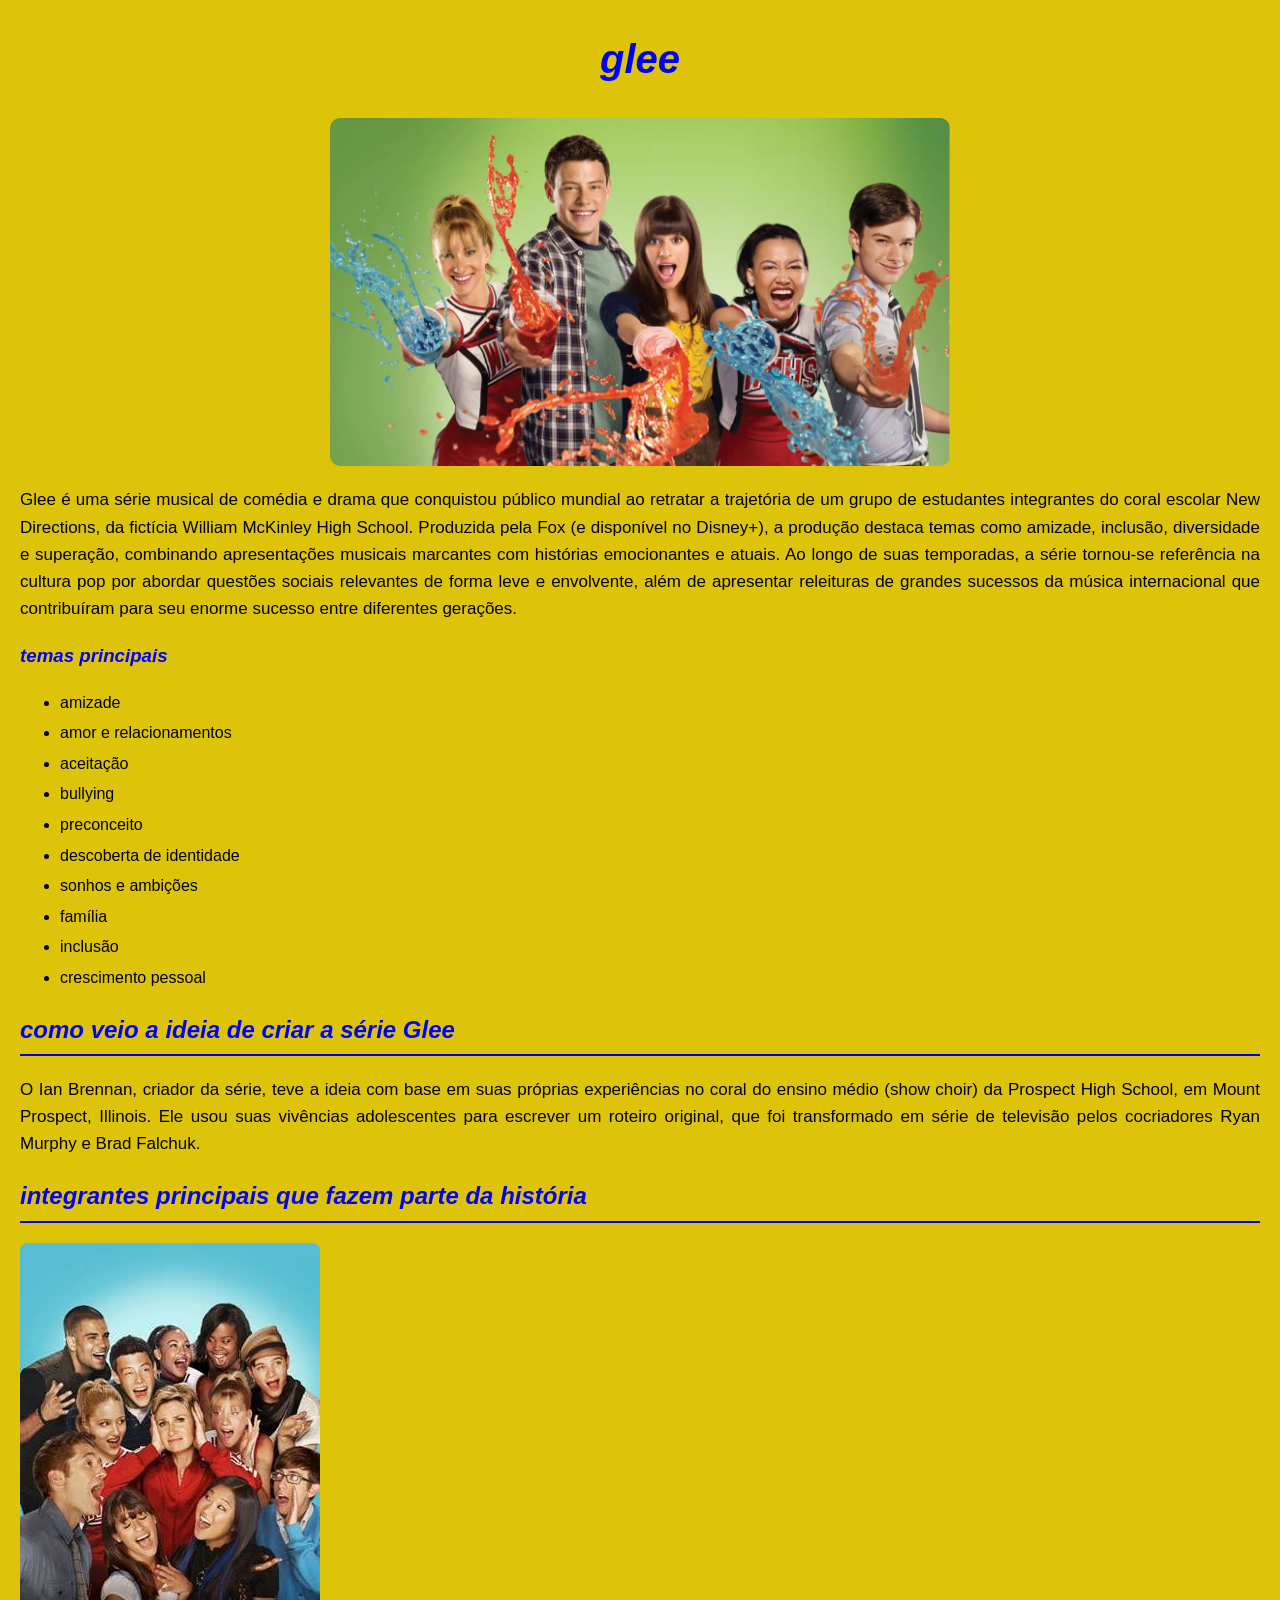
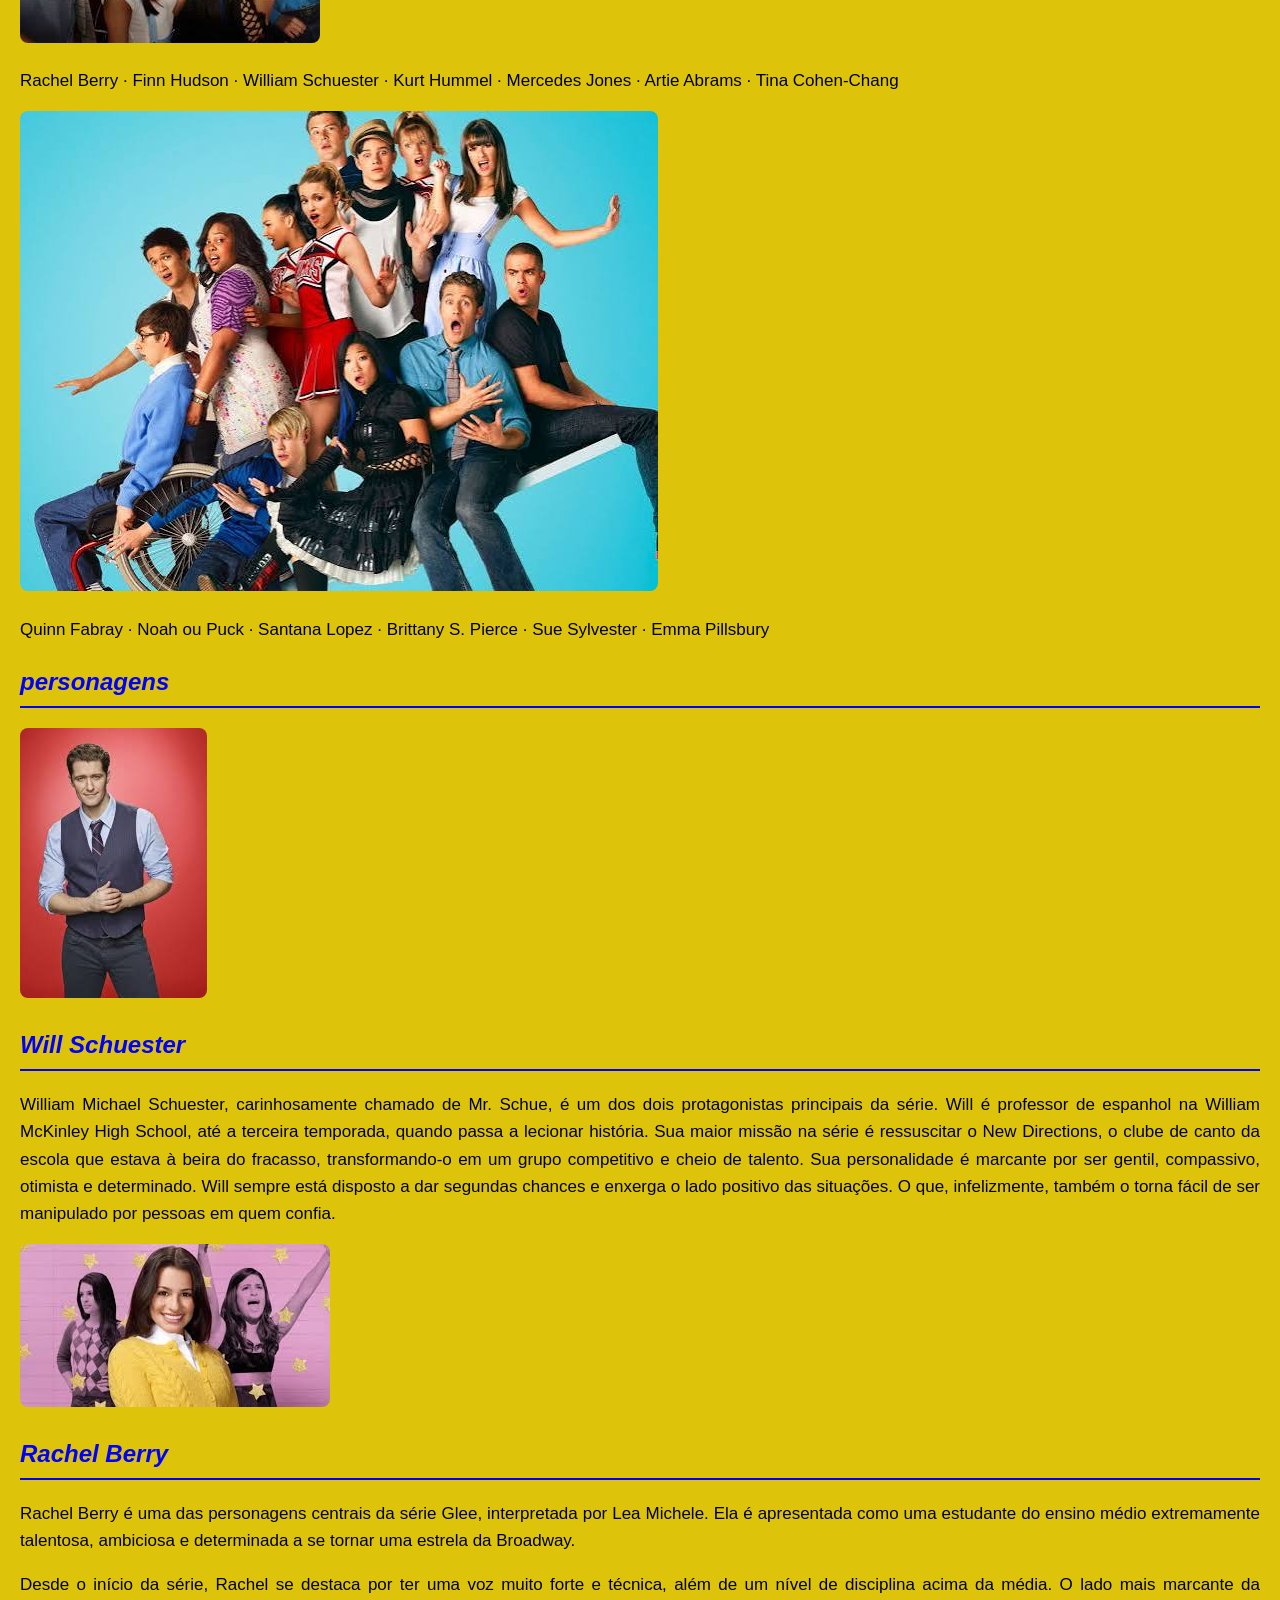
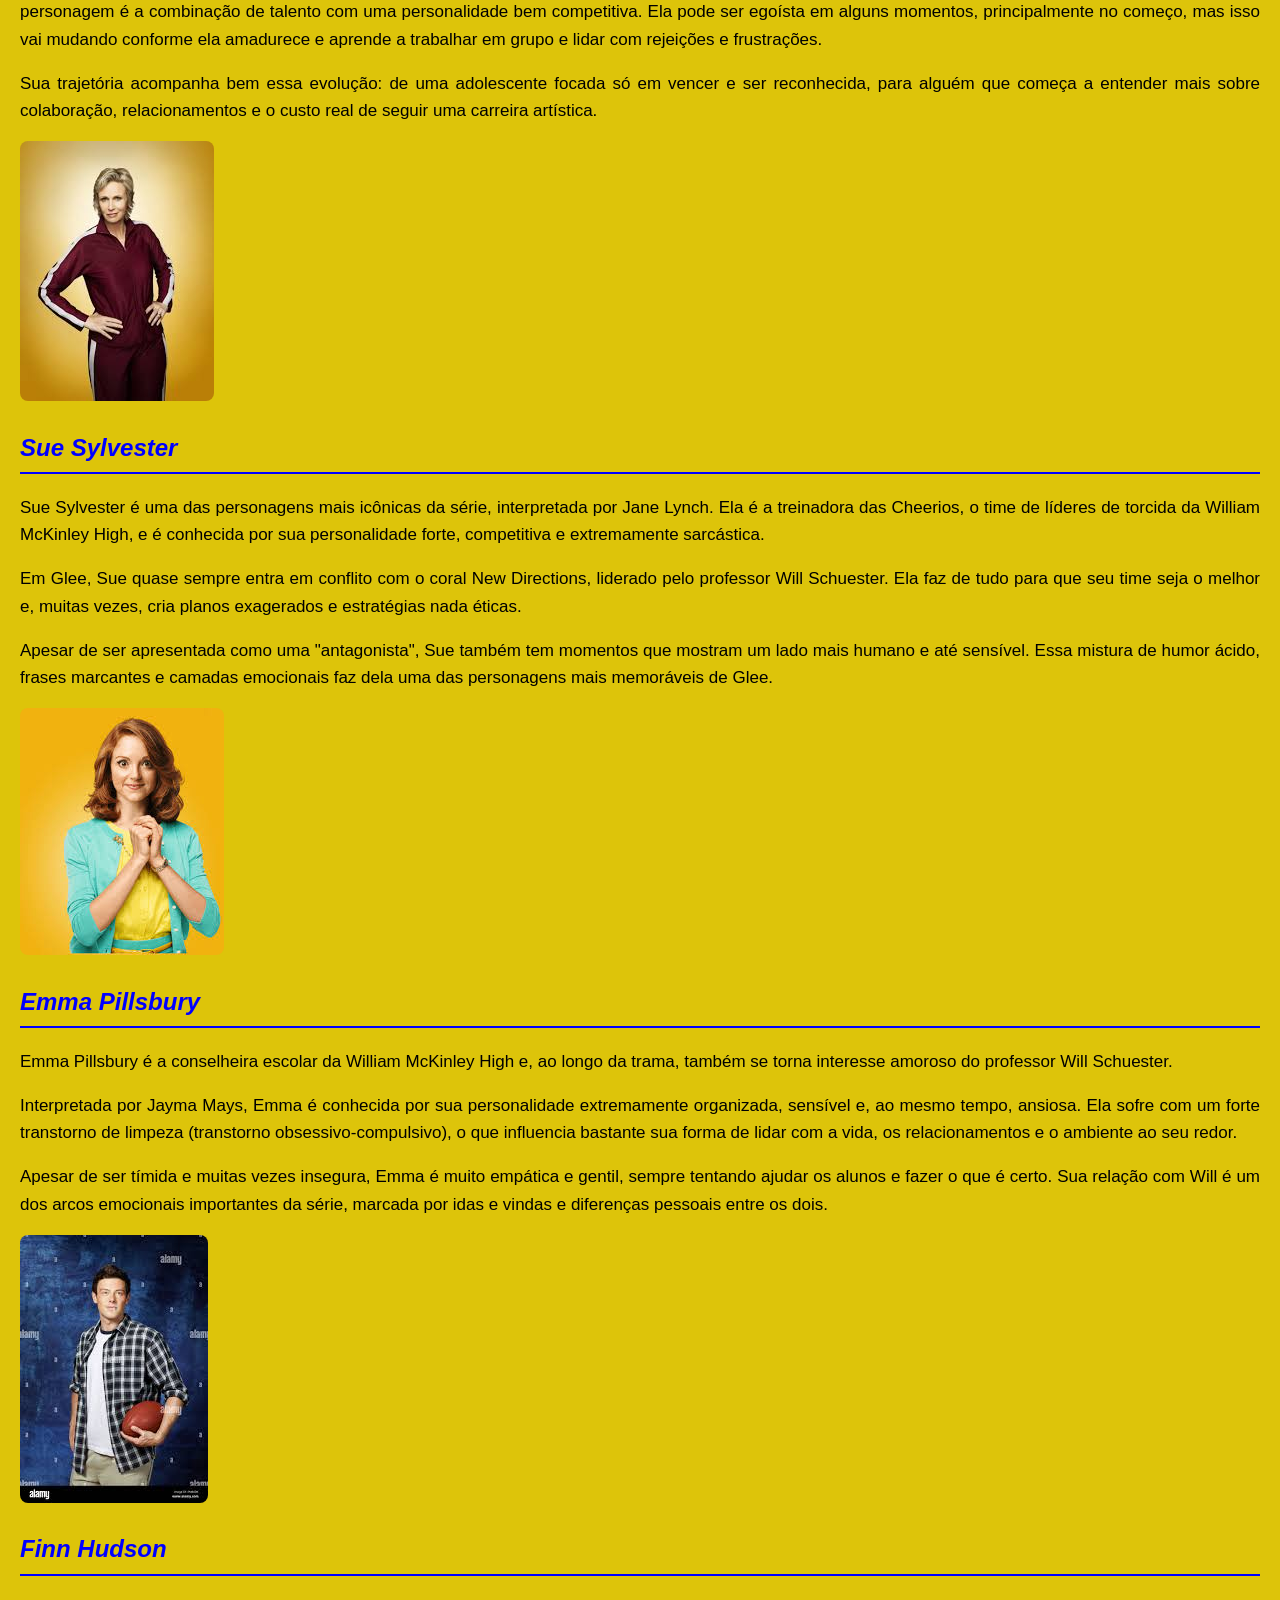
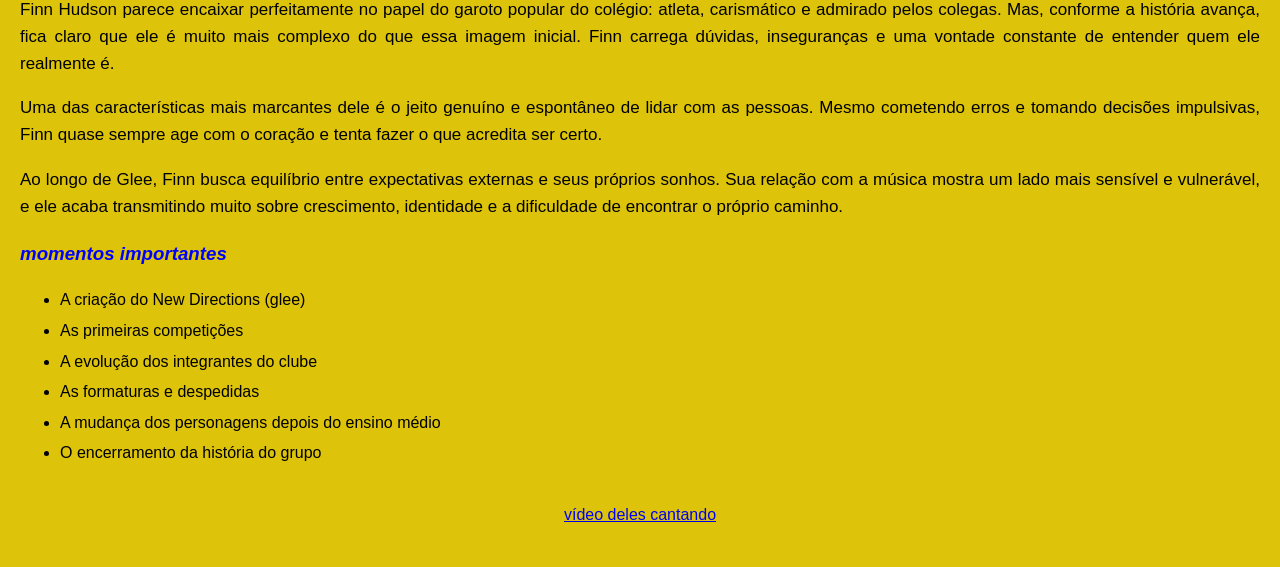
==== commit 37b61bd4: "Update index.html" ====
--- a/index.html
+++ b/index.html
@@ -3,268 +3,102 @@
 <head>
     <meta charset="UTF-8">
     <meta name="viewport" content="width=device-width, initial-scale=1.0">
-
-    <meta name="description" content="Conheça a série Glee, seus personagens, suas histórias e seus momentos musicais mais marcantes.">
-
-    <title>Glee | Música, amizade e superação</title>
-
+    <title>glee</title>
     <link rel="stylesheet" href="style.css">
 </head>
+<body>
+<h1>glee</h1>
+<img class="gigica" src="glee_capa.jpg">
+<p>Glee é uma série musical de comédia e drama que conquistou público mundial ao retratar a trajetória de um grupo de estudantes integrantes do coral escolar New Directions, da fictícia William McKinley High School. Produzida pela Fox (e disponível no Disney+), a produção destaca temas como amizade, inclusão, diversidade e superação, combinando apresentações musicais marcantes com histórias emocionantes e atuais. Ao longo de suas temporadas, a série tornou-se referência na cultura pop por abordar questões sociais relevantes de forma leve e envolvente, além de apresentar releituras de grandes sucessos da música internacional que contribuíram para seu enorme sucesso entre diferentes gerações.</p>
 
-<body>
-    <header class="cabecalho">
-        <h1>Glee</h1>
-        <p>Música, amizade e superação</p>
+<h3>temas principais</h3>
+<ul>
+    <li>amizade</li>
+    <li>amor e relacionamentos</li>
+    <li>aceitação</li>
+    <li>bullying</li>
+    <li>preconceito</li>
+    <li>descoberta de identidade</li>
+    <li>sonhos e ambições</li>
+    <li>família</li>
+    <li>inclusão</li>
+    <li>crescimento pessoal</li>
+</ul>
 
-        <nav aria-label="Navegação principal">
-            <a href="#sobre">Sobre</a>
-            <a href="#personagens">Personagens</a>
-            <a href="#momentos">Momentos importantes</a>
-        </nav>
-    </header>
+<h2>como veio a ideia de criar a série Glee</h2>
+<p>O Ian Brennan, criador da série, teve a ideia com base em suas próprias experiências no coral do ensino médio (show choir) da Prospect High School, em Mount Prospect, Illinois. Ele usou suas vivências adolescentes para escrever um roteiro original, que foi transformado em série de televisão pelos cocriadores Ryan Murphy e Brad Falchuk.</p>
 
-    <main>
-        <section id="sobre" class="secao">
-            <h2>Conheça Glee</h2>
+<h2>integrantes principais que fazem parte da história</h2>
+<div class="grupo">
+    <img class="guiga" src="glee.jfif">
+    <p>Rachel Berry · Finn Hudson · William Schuester · Kurt Hummel · Mercedes Jones · Artie Abrams · Tina Cohen-Chang</p>
+    <img class="guigui" src="images.jfif">
+    <p>Quinn Fabray · Noah ou Puck · Santana Lopez · Brittany S. Pierce · Sue Sylvester · Emma Pillsbury</p>
+</div>
 
-            <img
-                class="imagem-capa"
-                src="glee_capa.jpg"
-                alt="Imagem de divulgação da série Glee"
-                loading="lazy"
-            >
+<h2>personagens</h2>
+<div class="cards">
 
-            <p>
-                Glee é uma série musical de comédia e drama que conquistou
-                fãs ao redor do mundo. A história acompanha um grupo de
-                estudantes da fictícia William McKinley High School,
-                que participa do coral escolar New Directions.
-            </p>
+    <div class="card">
+        <img src="download.jpeg" alt="Will Schuester">
+        <div class="card-texto">
+            <h2>Will Schuester</h2>
+            <p>William Michael Schuester, carinhosamente chamado de Mr. Schue, é um dos dois protagonistas principais da série. Will é professor de espanhol na William McKinley High School, até a terceira temporada, quando passa a lecionar história. Sua maior missão na série é ressuscitar o New Directions, o clube de canto da escola que estava à beira do fracasso, transformando-o em um grupo competitivo e cheio de talento. Sua personalidade é marcante por ser gentil, compassivo, otimista e determinado. Will sempre está disposto a dar segundas chances e enxerga o lado positivo das situações. O que, infelizmente, também o torna fácil de ser manipulado por pessoas em quem confia.</p>
+        </div>
+    </div>
 
-            <p>
-                Criada por Ryan Murphy, Brad Falchuk e Ian Brennan, a série
-                combina apresentações musicais com histórias sobre amizade,
-                inclusão, diversidade, amor e superação. Ao longo das
-                temporadas, os personagens enfrentam desafios pessoais,
-                descobrem suas identidades e aprendem a trabalhar em equipe.
-            </p>
+    <div class="card">
+        <img src="rachel.jpeg" alt="Rachel Berry">
+        <div class="card-texto">
+            <h2>Rachel Berry</h2>
+            <p>Rachel Berry é uma das personagens centrais da série Glee, interpretada por Lea Michele. Ela é apresentada como uma estudante do ensino médio extremamente talentosa, ambiciosa e determinada a se tornar uma estrela da Broadway.</p>
+            <p>Desde o início da série, Rachel se destaca por ter uma voz muito forte e técnica, além de um nível de disciplina acima da média. O lado mais marcante da personagem é a combinação de talento com uma personalidade bem competitiva. Ela pode ser egoísta em alguns momentos, principalmente no começo, mas isso vai mudando conforme ela amadurece e aprende a trabalhar em grupo e lidar com rejeições e frustrações.</p>
+            <p>Sua trajetória acompanha bem essa evolução: de uma adolescente focada só em vencer e ser reconhecida, para alguém que começa a entender mais sobre colaboração, relacionamentos e o custo real de seguir uma carreira artística.</p>
+        </div>
+    </div>
 
-            <h3>Temas principais</h3>
+    <div class="card">
+        <img src="sue.jpeg" alt="Sue Sylvester">
+        <div class="card-texto">
+            <h2>Sue Sylvester</h2>
+            <p>Sue Sylvester é uma das personagens mais icônicas da série, interpretada por Jane Lynch. Ela é a treinadora das Cheerios, o time de líderes de torcida da William McKinley High, e é conhecida por sua personalidade forte, competitiva e extremamente sarcástica.</p>
+            <p>Em Glee, Sue quase sempre entra em conflito com o coral New Directions, liderado pelo professor Will Schuester. Ela faz de tudo para que seu time seja o melhor e, muitas vezes, cria planos exagerados e estratégias nada éticas.</p>
+            <p>Apesar de ser apresentada como uma "antagonista", Sue também tem momentos que mostram um lado mais humano e até sensível. Essa mistura de humor ácido, frases marcantes e camadas emocionais faz dela uma das personagens mais memoráveis de Glee.</p>
+        </div>
+    </div>
 
-            <ul class="lista-temas">
-                <li>Amizade</li>
-                <li>Amor e relacionamentos</li>
-                <li>Aceitação</li>
-                <li>Bullying</li>
-                <li>Preconceito</li>
-                <li>Descoberta da identidade</li>
-                <li>Sonhos e ambições</li>
-                <li>Família</li>
-                <li>Inclusão</li>
-                <li>Crescimento pessoal</li>
-            </ul>
-        </section>
+    <div class="card">
+        <img src="emma.jpeg" alt="Emma Pillsbury">
+        <div class="card-texto">
+            <h2>Emma Pillsbury</h2>
+            <p>Emma Pillsbury é a conselheira escolar da William McKinley High e, ao longo da trama, também se torna interesse amoroso do professor Will Schuester.</p>
+            <p>Interpretada por Jayma Mays, Emma é conhecida por sua personalidade extremamente organizada, sensível e, ao mesmo tempo, ansiosa. Ela sofre com um forte transtorno de limpeza (transtorno obsessivo-compulsivo), o que influencia bastante sua forma de lidar com a vida, os relacionamentos e o ambiente ao seu redor.</p>
+            <p>Apesar de ser tímida e muitas vezes insegura, Emma é muito empática e gentil, sempre tentando ajudar os alunos e fazer o que é certo. Sua relação com Will é um dos arcos emocionais importantes da série, marcada por idas e vindas e diferenças pessoais entre os dois.</p>
+        </div>
+    </div>
 
-        <section id="personagens" class="secao">
-            <h2>Conheça os personagens</h2>
+    <div class="card">
+        <img src="finn.jpeg" alt="Finn Hudson">
+        <div class="card-texto">
+            <h2>Finn Hudson</h2>
+            <p>Finn Hudson parece encaixar perfeitamente no papel do garoto popular do colégio: atleta, carismático e admirado pelos colegas. Mas, conforme a história avança, fica claro que ele é muito mais complexo do que essa imagem inicial. Finn carrega dúvidas, inseguranças e uma vontade constante de entender quem ele realmente é.</p>
+            <p>Uma das características mais marcantes dele é o jeito genuíno e espontâneo de lidar com as pessoas. Mesmo cometendo erros e tomando decisões impulsivas, Finn quase sempre age com o coração e tenta fazer o que acredita ser certo.</p>
+            <p>Ao longo de Glee, Finn busca equilíbrio entre expectativas externas e seus próprios sonhos. Sua relação com a música mostra um lado mais sensível e vulnerável, e ele acaba transmitindo muito sobre crescimento, identidade e a dificuldade de encontrar o próprio caminho.</p>
+        </div>
+    </div>
 
-            <article class="personagem">
-                <h3>Will Schuester</h3>
+</div>
 
-                <img
-                    src="download.jpeg"
-                    alt="Imagem de Will Schuester"
-                    loading="lazy"
-                >
+<h3>momentos importantes</h3>
+<ul>
+    <li>A criação do New Directions (glee)</li>
+    <li>As primeiras competições</li>
+    <li>A evolução dos integrantes do clube</li>
+    <li>As formaturas e despedidas</li>
+    <li>A mudança dos personagens depois do ensino médio</li>
+    <li>O encerramento da história do grupo</li>
+</ul>
 
-                <p>
-                    William Michael Schuester, conhecido como Mr. Schue,
-                    é professor da William McKinley High School e diretor
-                    do coral New Directions. Ele decide recuperar o grupo
-                    musical da escola e transformá-lo em uma equipe capaz
-                    de competir em campeonatos.
-                </p>
-
-                <p>
-                    Will é otimista, dedicado e acredita no potencial dos
-                    estudantes. Apesar de cometer erros, ele tenta incentivar
-                    os alunos a desenvolver seus talentos e superar suas
-                    dificuldades.
-                </p>
-            </article>
-
-            <article class="personagem">
-                <h3>Rachel Berry</h3>
-
-                <img
-                    src="rachel.jpeg"
-                    alt="Imagem de Rachel Berry"
-                    loading="lazy"
-                >
-
-                <p>
-                    Rachel Berry, interpretada por Lea Michele, é uma das
-                    personagens centrais da série. Talentosa, ambiciosa e
-                    determinada, ela sonha em se tornar uma grande estrela
-                    da Broadway.
-                </p>
-
-                <p>
-                    Sua personalidade competitiva faz com que ela tenha
-                    conflitos com outros integrantes do coral. Ao longo
-                    da história, Rachel aprende sobre amizade, colaboração,
-                    relacionamentos e a importância de lidar com as
-                    frustrações.
-                </p>
-            </article>
-
-            <article class="personagem">
-                <h3>Sue Sylvester</h3>
-
-                <img
-                    src="sue.jpeg"
-                    alt="Imagem de Sue Sylvester"
-                    loading="lazy"
-                >
-
-                <p>
-                    Interpretada por Jane Lynch, Sue Sylvester é a treinadora
-                    das Cheerios, a equipe de líderes de torcida da escola.
-                    Competitiva, sarcástica e determinada, ela frequentemente
-                    entra em conflito com Will e o New Directions.
-                </p>
-
-                <p>
-                    Apesar de seu comportamento antagonista, Sue também
-                    apresenta momentos de sensibilidade e humanidade.
-                    Seu humor ácido e suas frases marcantes fazem dela
-                    uma das personagens mais memoráveis da série.
-                </p>
-            </article>
-
-            <article class="personagem">
-                <h3>Emma Pillsbury</h3>
-
-                <img
-                    src="emma.jpeg"
-                    alt="Imagem de Emma Pillsbury"
-                    loading="lazy"
-                >
-
-                <p>
-                    Emma Pillsbury, interpretada por Jayma Mays, é a
-                    conselheira escolar da William McKinley High School.
-                    Ela é gentil, organizada e preocupada com o bem-estar
-                    dos estudantes.
-                </p>
-
-                <p>
-                    Emma também enfrenta dificuldades relacionadas ao
-                    transtorno obsessivo-compulsivo (TOC). Sua relação
-                    com Will Schuester é um dos principais arcos românticos
-                    da série.
-                </p>
-            </article>
-
-            <article class="personagem">
-                <h3>Finn Hudson</h3>
-
-                <img
-                    src="finn.jpeg"
-                    alt="Imagem de Finn Hudson"
-                    loading="lazy"
-                >
-
-                <p>
-                    Finn Hudson, interpretado por Cory Monteith, é um
-                    estudante popular e jogador de futebol americano
-                    que descobre seu interesse pela música ao entrar
-                    para o coral.
-                </p>
-
-                <p>
-                    Ao longo da série, Finn enfrenta inseguranças e
-                    questiona as expectativas das pessoas ao seu redor.
-                    Sua trajetória aborda amadurecimento, identidade,
-                    amizade e a busca pelo próprio caminho.
-                </p>
-            </article>
-        </section>
-
-        <section class="secao">
-            <h2>Outros integrantes importantes</h2>
-
-            <div class="galeria">
-                <img
-                    class="imagem-grupo"
-                    src="glee.jfif"
-                    alt="Imagem de integrantes do New Directions"
-                    loading="lazy"
-                >
-
-                <div class="lista-personagens">
-                    <p>Rachel Berry</p>
-                    <p>Finn Hudson</p>
-                    <p>Will Schuester</p>
-                    <p>Kurt Hummel</p>
-                    <p>Mercedes Jones</p>
-                    <p>Artie Abrams</p>
-                    <p>Tina Cohen-Chang</p>
-                </div>
-
-                <img
-                    class="imagem-grupo"
-                    src="images.jfif"
-                    alt="Imagem de outros personagens de Glee"
-                    loading="lazy"
-                >
-
-                <div class="lista-personagens">
-                    <p>Quinn Fabray</p>
-                    <p>Noah Puckerman (Puck)</p>
-                    <p>Santana Lopez</p>
-                    <p>Brittany S. Pierce</p>
-                    <p>Sue Sylvester</p>
-                    <p>Emma Pillsbury</p>
-                </div>
-            </div>
-        </section>
-
-        <section id="momentos" class="secao">
-            <h2>Momentos importantes de Glee</h2>
-
-            <ul class="lista-momentos">
-                <li>A criação e a recuperação do New Directions.</li>
-                <li>As primeiras competições musicais.</li>
-                <li>A evolução dos integrantes do coral.</li>
-                <li>Os relacionamentos, as amizades e os conflitos.</li>
-                <li>As formaturas e as despedidas.</li>
-                <li>A transição dos personagens para a vida adulta.</li>
-                <li>O encerramento da história do grupo.</li>
-            </ul>
-        </section>
-
-        <section class="secao video">
-            <h2>Glee em ação!</h2>
-
-            <p>
-                Relembre a energia e o talento dos personagens
-                nesta apresentação musical.
-            </p>
-
-            <a
-                class="botao-video"
-                href="https://youtu.be/ZwgmmcKSSaU?si=YBgVFjOS5vgL41EE"
-                target="_blank"
-                rel="noopener noreferrer"
-            >
-                Assistir ao vídeo no YouTube
-            </a>
-        </section>
-    </main>
-
-    <footer class="rodape">
-        <p>Projeto sobre Glee | Música, amizade e inclusão</p>
-    </footer>
+<footer><a href="https://youtu.be/ZwgmmcKSSaU?si=YBgVFjOS5vgL41EE">vídeo deles cantando</a></footer>
 </body>
 </html>
--- a/style.css
+++ b/style.css
@@ -1,17 +1,64 @@
 body {
     background-color: rgb(221, 196, 10);
+    font-family: Arial, sans-serif;
+    margin: 20px;
+    line-height: 1.6;
 }
-h1{ color: blue;
+
+h1 {
+    color: blue;
     font-style: italic;
+    text-align: center;
+    font-size: 40px;
 }
-h2{ color: blue;
+
+h2 {
+    color: blue;
     font-style: italic;
+    border-bottom: 2px solid blue;
+    padding-bottom: 5px;
 }
-.gigica{
-    width:50%;
-    text-align: center;
-}
+
 h3 {
     font-style: italic;
     color: blue;
 }
+
+.gigica {
+    display: block;
+    width: 50%;
+    height: auto;
+    margin: 20px auto;
+    border-radius: 10px;
+}
+
+img {
+    max-width: 100%;
+    height: auto;
+    border-radius: 8px;
+}
+
+p {
+    font-size: 17px;
+    text-align: justify;
+}
+
+li {
+    margin-bottom: 5px;
+}
+
+footer {
+    text-align: center;
+    padding: 20px;
+}
+
+@media (max-width: 600px) {
+    .gigica {
+        width: 90%;
+    }
+
+    h1 {
+        font-size: 32px;
+    }
+}
+ css
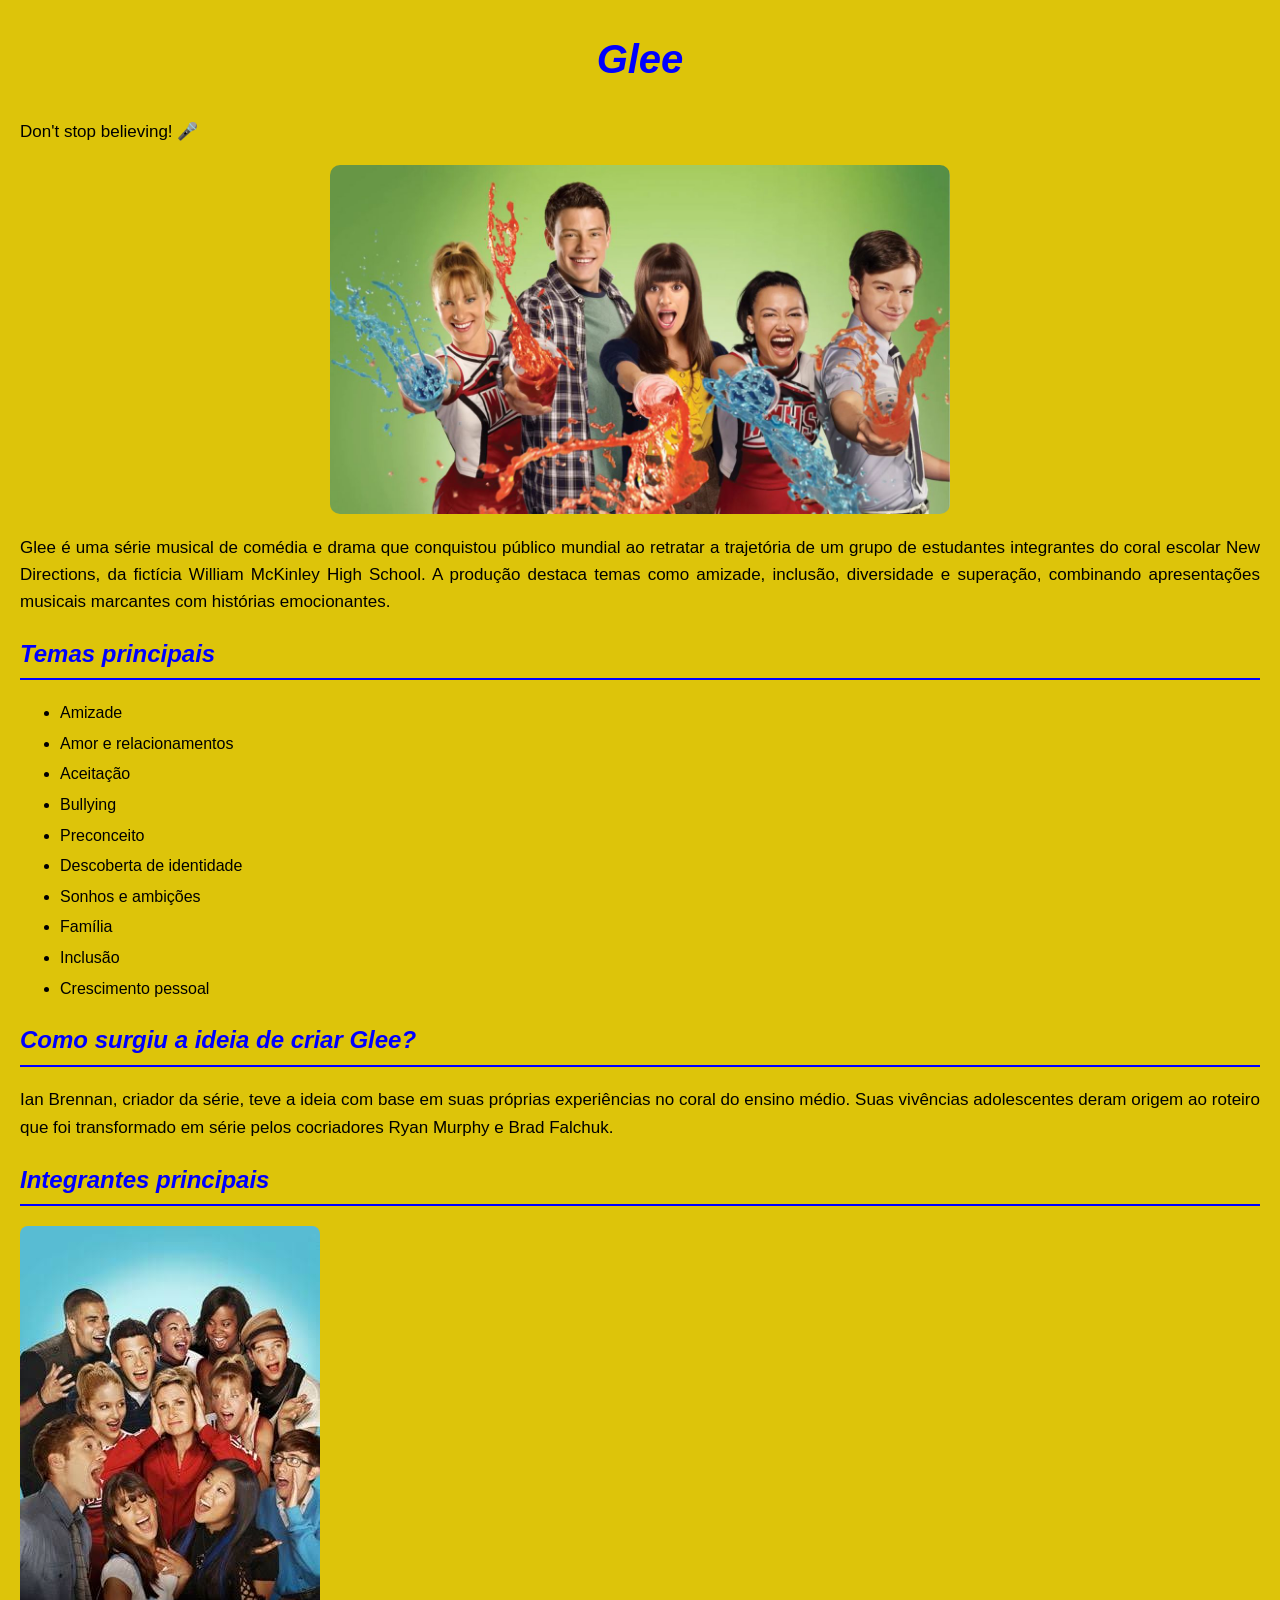
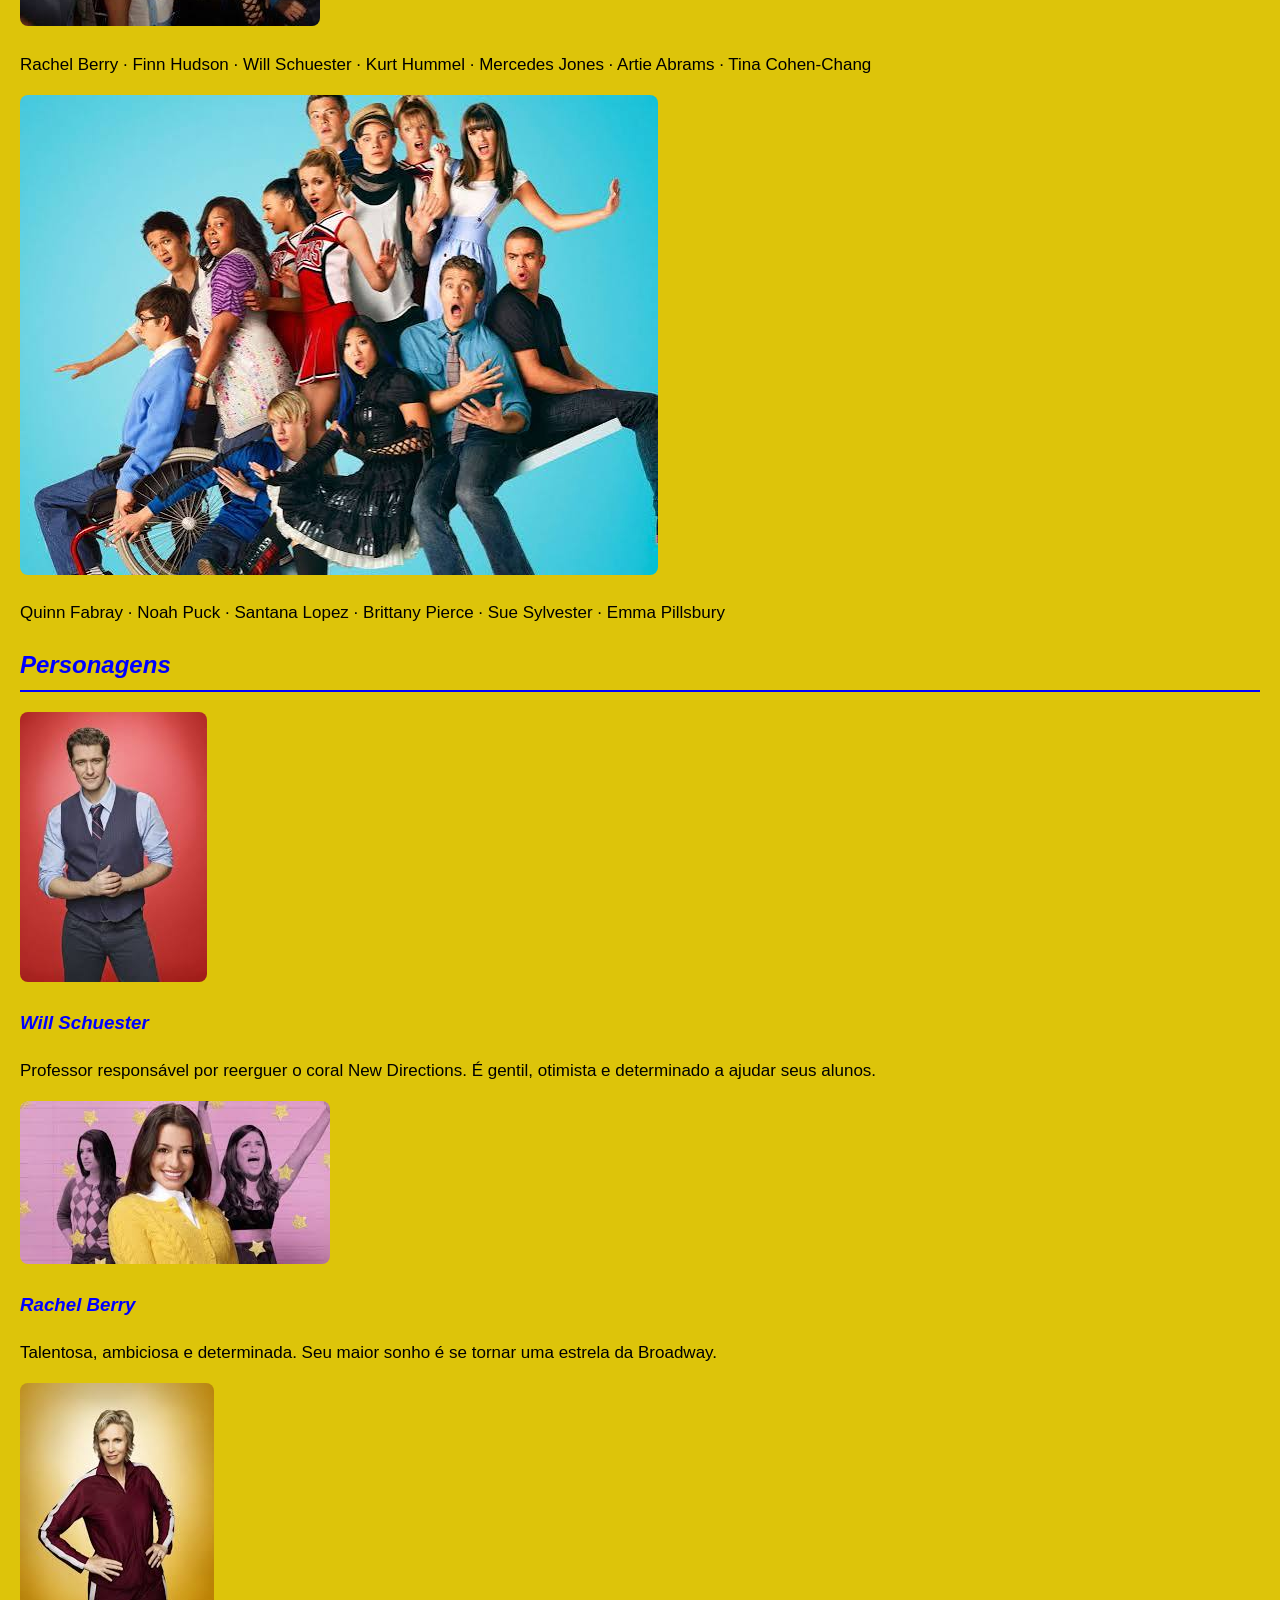
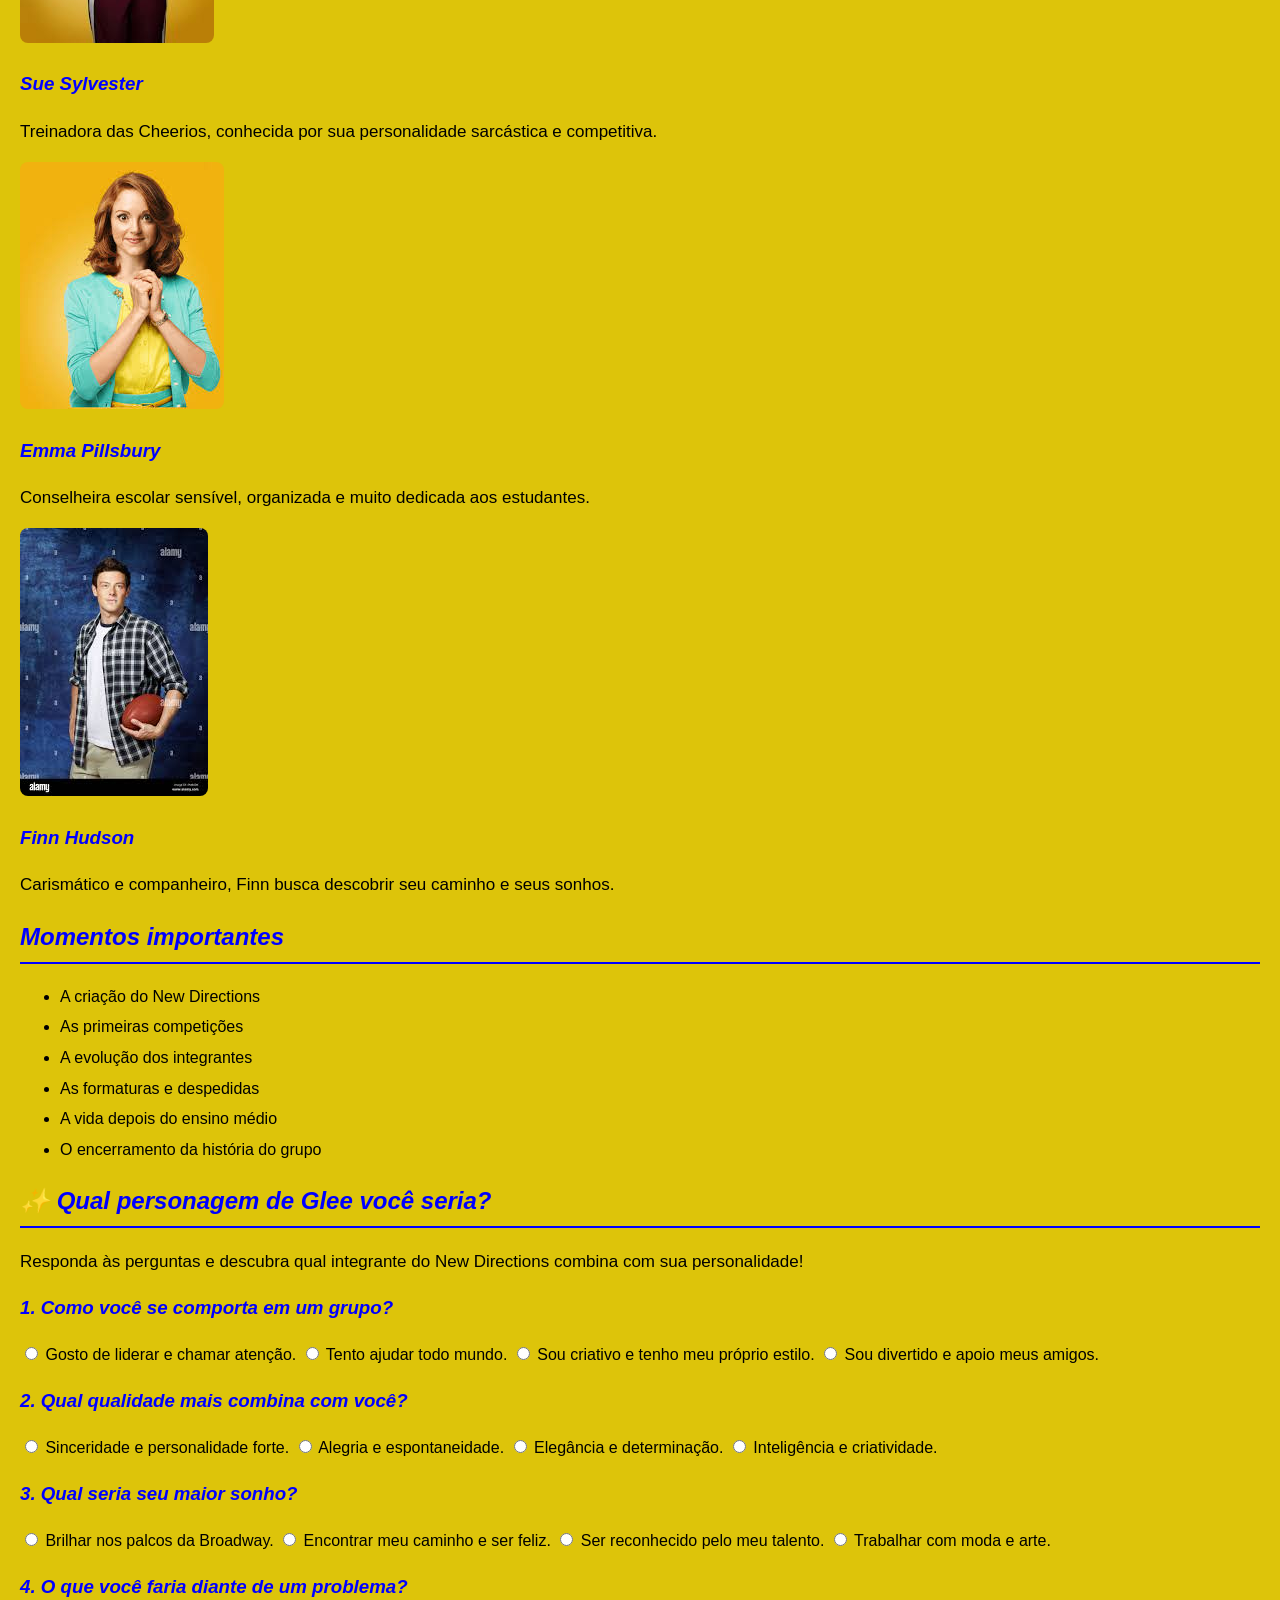
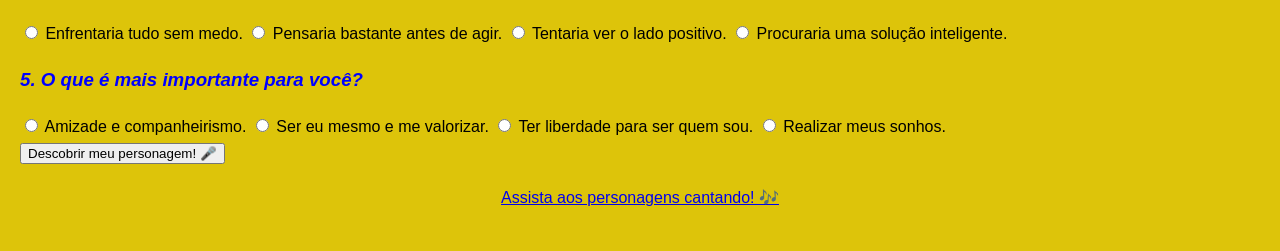
==== commit 9d6ebf5c: "Update index.html" ====
--- a/index.html
+++ b/index.html
@@ -1,104 +1,204 @@
+
 <!DOCTYPE html>
 <html lang="pt-BR">
 <head>
     <meta charset="UTF-8">
     <meta name="viewport" content="width=device-width, initial-scale=1.0">
-    <title>glee</title>
+    <title>Glee - New Directions</title>
     <link rel="stylesheet" href="style.css">
 </head>
+
 <body>
-<h1>glee</h1>
-<img class="gigica" src="glee_capa.jpg">
-<p>Glee é uma série musical de comédia e drama que conquistou público mundial ao retratar a trajetória de um grupo de estudantes integrantes do coral escolar New Directions, da fictícia William McKinley High School. Produzida pela Fox (e disponível no Disney+), a produção destaca temas como amizade, inclusão, diversidade e superação, combinando apresentações musicais marcantes com histórias emocionantes e atuais. Ao longo de suas temporadas, a série tornou-se referência na cultura pop por abordar questões sociais relevantes de forma leve e envolvente, além de apresentar releituras de grandes sucessos da música internacional que contribuíram para seu enorme sucesso entre diferentes gerações.</p>
-
-<h3>temas principais</h3>
-<ul>
-    <li>amizade</li>
-    <li>amor e relacionamentos</li>
-    <li>aceitação</li>
-    <li>bullying</li>
-    <li>preconceito</li>
-    <li>descoberta de identidade</li>
-    <li>sonhos e ambições</li>
-    <li>família</li>
-    <li>inclusão</li>
-    <li>crescimento pessoal</li>
-</ul>
-
-<h2>como veio a ideia de criar a série Glee</h2>
-<p>O Ian Brennan, criador da série, teve a ideia com base em suas próprias experiências no coral do ensino médio (show choir) da Prospect High School, em Mount Prospect, Illinois. Ele usou suas vivências adolescentes para escrever um roteiro original, que foi transformado em série de televisão pelos cocriadores Ryan Murphy e Brad Falchuk.</p>
-
-<h2>integrantes principais que fazem parte da história</h2>
-<div class="grupo">
-    <img class="guiga" src="glee.jfif">
-    <p>Rachel Berry · Finn Hudson · William Schuester · Kurt Hummel · Mercedes Jones · Artie Abrams · Tina Cohen-Chang</p>
-    <img class="guigui" src="images.jfif">
-    <p>Quinn Fabray · Noah ou Puck · Santana Lopez · Brittany S. Pierce · Sue Sylvester · Emma Pillsbury</p>
-</div>
-
-<h2>personagens</h2>
-<div class="cards">
-
-    <div class="card">
-        <img src="download.jpeg" alt="Will Schuester">
-        <div class="card-texto">
-            <h2>Will Schuester</h2>
-            <p>William Michael Schuester, carinhosamente chamado de Mr. Schue, é um dos dois protagonistas principais da série. Will é professor de espanhol na William McKinley High School, até a terceira temporada, quando passa a lecionar história. Sua maior missão na série é ressuscitar o New Directions, o clube de canto da escola que estava à beira do fracasso, transformando-o em um grupo competitivo e cheio de talento. Sua personalidade é marcante por ser gentil, compassivo, otimista e determinado. Will sempre está disposto a dar segundas chances e enxerga o lado positivo das situações. O que, infelizmente, também o torna fácil de ser manipulado por pessoas em quem confia.</p>
+
+<header>
+    <h1>Glee</h1>
+    <p>Don't stop believing! 🎤</p>
+</header>
+
+<main>
+
+    <img class="gigica" src="glee_capa.jpg" alt="Glee">
+
+    <section>
+        <p>
+            Glee é uma série musical de comédia e drama que conquistou público
+            mundial ao retratar a trajetória de um grupo de estudantes integrantes
+            do coral escolar New Directions, da fictícia William McKinley High School.
+            A produção destaca temas como amizade, inclusão, diversidade e superação,
+            combinando apresentações musicais marcantes com histórias emocionantes.
+        </p>
+    </section>
+
+    <section>
+        <h2>Temas principais</h2>
+        <ul>
+            <li>Amizade</li>
+            <li>Amor e relacionamentos</li>
+            <li>Aceitação</li>
+            <li>Bullying</li>
+            <li>Preconceito</li>
+            <li>Descoberta de identidade</li>
+            <li>Sonhos e ambições</li>
+            <li>Família</li>
+            <li>Inclusão</li>
+            <li>Crescimento pessoal</li>
+        </ul>
+    </section>
+
+    <section>
+        <h2>Como surgiu a ideia de criar Glee?</h2>
+        <p>
+            Ian Brennan, criador da série, teve a ideia com base em suas próprias
+            experiências no coral do ensino médio. Suas vivências adolescentes
+            deram origem ao roteiro que foi transformado em série pelos
+            cocriadores Ryan Murphy e Brad Falchuk.
+        </p>
+    </section>
+
+    <section>
+        <h2>Integrantes principais</h2>
+
+        <div class="grupo">
+            <img src="glee.jfif" alt="Integrantes do New Directions">
+            <p>Rachel Berry · Finn Hudson · Will Schuester · Kurt Hummel · Mercedes Jones · Artie Abrams · Tina Cohen-Chang</p>
+
+            <img src="images.jfif" alt="Personagens de Glee">
+            <p>Quinn Fabray · Noah Puck · Santana Lopez · Brittany Pierce · Sue Sylvester · Emma Pillsbury</p>
         </div>
-    </div>
-
-    <div class="card">
-        <img src="rachel.jpeg" alt="Rachel Berry">
-        <div class="card-texto">
-            <h2>Rachel Berry</h2>
-            <p>Rachel Berry é uma das personagens centrais da série Glee, interpretada por Lea Michele. Ela é apresentada como uma estudante do ensino médio extremamente talentosa, ambiciosa e determinada a se tornar uma estrela da Broadway.</p>
-            <p>Desde o início da série, Rachel se destaca por ter uma voz muito forte e técnica, além de um nível de disciplina acima da média. O lado mais marcante da personagem é a combinação de talento com uma personalidade bem competitiva. Ela pode ser egoísta em alguns momentos, principalmente no começo, mas isso vai mudando conforme ela amadurece e aprende a trabalhar em grupo e lidar com rejeições e frustrações.</p>
-            <p>Sua trajetória acompanha bem essa evolução: de uma adolescente focada só em vencer e ser reconhecida, para alguém que começa a entender mais sobre colaboração, relacionamentos e o custo real de seguir uma carreira artística.</p>
+    </section>
+
+    <section>
+        <h2>Personagens</h2>
+
+        <div class="cards">
+
+            <div class="card">
+                <img src="download.jpeg" alt="Will Schuester">
+                <div class="card-texto">
+                    <h3>Will Schuester</h3>
+                    <p>Professor responsável por reerguer o coral New Directions. É gentil, otimista e determinado a ajudar seus alunos.</p>
+                </div>
+            </div>
+
+            <div class="card">
+                <img src="rachel.jpeg" alt="Rachel Berry">
+                <div class="card-texto">
+                    <h3>Rachel Berry</h3>
+                    <p>Talentosa, ambiciosa e determinada. Seu maior sonho é se tornar uma estrela da Broadway.</p>
+                </div>
+            </div>
+
+            <div class="card">
+                <img src="sue.jpeg" alt="Sue Sylvester">
+                <div class="card-texto">
+                    <h3>Sue Sylvester</h3>
+                    <p>Treinadora das Cheerios, conhecida por sua personalidade sarcástica e competitiva.</p>
+                </div>
+            </div>
+
+            <div class="card">
+                <img src="emma.jpeg" alt="Emma Pillsbury">
+                <div class="card-texto">
+                    <h3>Emma Pillsbury</h3>
+                    <p>Conselheira escolar sensível, organizada e muito dedicada aos estudantes.</p>
+                </div>
+            </div>
+
+            <div class="card">
+                <img src="finn.jpeg" alt="Finn Hudson">
+                <div class="card-texto">
+                    <h3>Finn Hudson</h3>
+                    <p>Carismático e companheiro, Finn busca descobrir seu caminho e seus sonhos.</p>
+                </div>
+            </div>
+
         </div>
-    </div>
-
-    <div class="card">
-        <img src="sue.jpeg" alt="Sue Sylvester">
-        <div class="card-texto">
-            <h2>Sue Sylvester</h2>
-            <p>Sue Sylvester é uma das personagens mais icônicas da série, interpretada por Jane Lynch. Ela é a treinadora das Cheerios, o time de líderes de torcida da William McKinley High, e é conhecida por sua personalidade forte, competitiva e extremamente sarcástica.</p>
-            <p>Em Glee, Sue quase sempre entra em conflito com o coral New Directions, liderado pelo professor Will Schuester. Ela faz de tudo para que seu time seja o melhor e, muitas vezes, cria planos exagerados e estratégias nada éticas.</p>
-            <p>Apesar de ser apresentada como uma "antagonista", Sue também tem momentos que mostram um lado mais humano e até sensível. Essa mistura de humor ácido, frases marcantes e camadas emocionais faz dela uma das personagens mais memoráveis de Glee.</p>
-        </div>
-    </div>
-
-    <div class="card">
-        <img src="emma.jpeg" alt="Emma Pillsbury">
-        <div class="card-texto">
-            <h2>Emma Pillsbury</h2>
-            <p>Emma Pillsbury é a conselheira escolar da William McKinley High e, ao longo da trama, também se torna interesse amoroso do professor Will Schuester.</p>
-            <p>Interpretada por Jayma Mays, Emma é conhecida por sua personalidade extremamente organizada, sensível e, ao mesmo tempo, ansiosa. Ela sofre com um forte transtorno de limpeza (transtorno obsessivo-compulsivo), o que influencia bastante sua forma de lidar com a vida, os relacionamentos e o ambiente ao seu redor.</p>
-            <p>Apesar de ser tímida e muitas vezes insegura, Emma é muito empática e gentil, sempre tentando ajudar os alunos e fazer o que é certo. Sua relação com Will é um dos arcos emocionais importantes da série, marcada por idas e vindas e diferenças pessoais entre os dois.</p>
-        </div>
-    </div>
-
-    <div class="card">
-        <img src="finn.jpeg" alt="Finn Hudson">
-        <div class="card-texto">
-            <h2>Finn Hudson</h2>
-            <p>Finn Hudson parece encaixar perfeitamente no papel do garoto popular do colégio: atleta, carismático e admirado pelos colegas. Mas, conforme a história avança, fica claro que ele é muito mais complexo do que essa imagem inicial. Finn carrega dúvidas, inseguranças e uma vontade constante de entender quem ele realmente é.</p>
-            <p>Uma das características mais marcantes dele é o jeito genuíno e espontâneo de lidar com as pessoas. Mesmo cometendo erros e tomando decisões impulsivas, Finn quase sempre age com o coração e tenta fazer o que acredita ser certo.</p>
-            <p>Ao longo de Glee, Finn busca equilíbrio entre expectativas externas e seus próprios sonhos. Sua relação com a música mostra um lado mais sensível e vulnerável, e ele acaba transmitindo muito sobre crescimento, identidade e a dificuldade de encontrar o próprio caminho.</p>
-        </div>
-    </div>
-
-</div>
-
-<h3>momentos importantes</h3>
-<ul>
-    <li>A criação do New Directions (glee)</li>
-    <li>As primeiras competições</li>
-    <li>A evolução dos integrantes do clube</li>
-    <li>As formaturas e despedidas</li>
-    <li>A mudança dos personagens depois do ensino médio</li>
-    <li>O encerramento da história do grupo</li>
-</ul>
-
-<footer><a href="https://youtu.be/ZwgmmcKSSaU?si=YBgVFjOS5vgL41EE">vídeo deles cantando</a></footer>
+    </section>
+
+    <section>
+        <h2>Momentos importantes</h2>
+        <ul>
+            <li>A criação do New Directions</li>
+            <li>As primeiras competições</li>
+            <li>A evolução dos integrantes</li>
+            <li>As formaturas e despedidas</li>
+            <li>A vida depois do ensino médio</li>
+            <li>O encerramento da história do grupo</li>
+        </ul>
+    </section>
+
+    <!-- JOGO DE PERSONALIDADE -->
+
+    <section class="quiz" id="quiz">
+
+        <h2>✨ Qual personagem de Glee você seria?</h2>
+
+        <p class="quiz-intro">
+            Responda às perguntas e descubra qual integrante do New Directions
+            combina com sua personalidade!
+        </p>
+
+        <form id="quizForm">
+
+            <div class="pergunta">
+                <h3>1. Como você se comporta em um grupo?</h3>
+                <label><input type="radio" name="q1" value="Rachel" required> Gosto de liderar e chamar atenção.</label>
+                <label><input type="radio" name="q1" value="Finn"> Tento ajudar todo mundo.</label>
+                <label><input type="radio" name="q1" value="Kurt"> Sou criativo e tenho meu próprio estilo.</label>
+                <label><input type="radio" name="q1" value="Mercedes"> Sou divertido e apoio meus amigos.</label>
+            </div>
+
+            <div class="pergunta">
+                <h3>2. Qual qualidade mais combina com você?</h3>
+                <label><input type="radio" name="q2" value="Santana" required> Sinceridade e personalidade forte.</label>
+                <label><input type="radio" name="q2" value="Brittany"> Alegria e espontaneidade.</label>
+                <label><input type="radio" name="q2" value="Quinn"> Elegância e determinação.</label>
+                <label><input type="radio" name="q2" value="Artie"> Inteligência e criatividade.</label>
+            </div>
+
+            <div class="pergunta">
+                <h3>3. Qual seria seu maior sonho?</h3>
+                <label><input type="radio" name="q3" value="Rachel" required> Brilhar nos palcos da Broadway.</label>
+                <label><input type="radio" name="q3" value="Finn"> Encontrar meu caminho e ser feliz.</label>
+                <label><input type="radio" name="q3" value="Mercedes"> Ser reconhecido pelo meu talento.</label>
+                <label><input type="radio" name="q3" value="Kurt"> Trabalhar com moda e arte.</label>
+            </div>
+
+            <div class="pergunta">
+                <h3>4. O que você faria diante de um problema?</h3>
+                <label><input type="radio" name="q4" value="Santana" required> Enfrentaria tudo sem medo.</label>
+                <label><input type="radio" name="q4" value="Quinn"> Pensaria bastante antes de agir.</label>
+                <label><input type="radio" name="q4" value="Brittany"> Tentaria ver o lado positivo.</label>
+                <label><input type="radio" name="q4" value="Artie"> Procuraria uma solução inteligente.</label>
+            </div>
+
+            <div class="pergunta">
+                <h3>5. O que é mais importante para você?</h3>
+                <label><input type="radio" name="q5" value="Finn" required> Amizade e companheirismo.</label>
+                <label><input type="radio" name="q5" value="Mercedes"> Ser eu mesmo e me valorizar.</label>
+                <label><input type="radio" name="q5" value="Kurt"> Ter liberdade para ser quem sou.</label>
+                <label><input type="radio" name="q5" value="Rachel"> Realizar meus sonhos.</label>
+            </div>
+
+            <button type="submit" class="botao-quiz">
+                Descobrir meu personagem! 🎤
+            </button>
+
+        </form>
+
+        <div id="resultado" class="resultado" aria-live="polite"></div>
+
+    </section>
+
+</main>
+
+<footer>
+    <a href="https://youtu.be/ZwgmmcKSSaU?si=YBgVFjOS5vgL41EE" target="_blank">
+        Assista aos personagens cantando! 🎶
+    </a>
+</footer>
+
+<script src="script.js"></script>
+
 </body>
 </html>
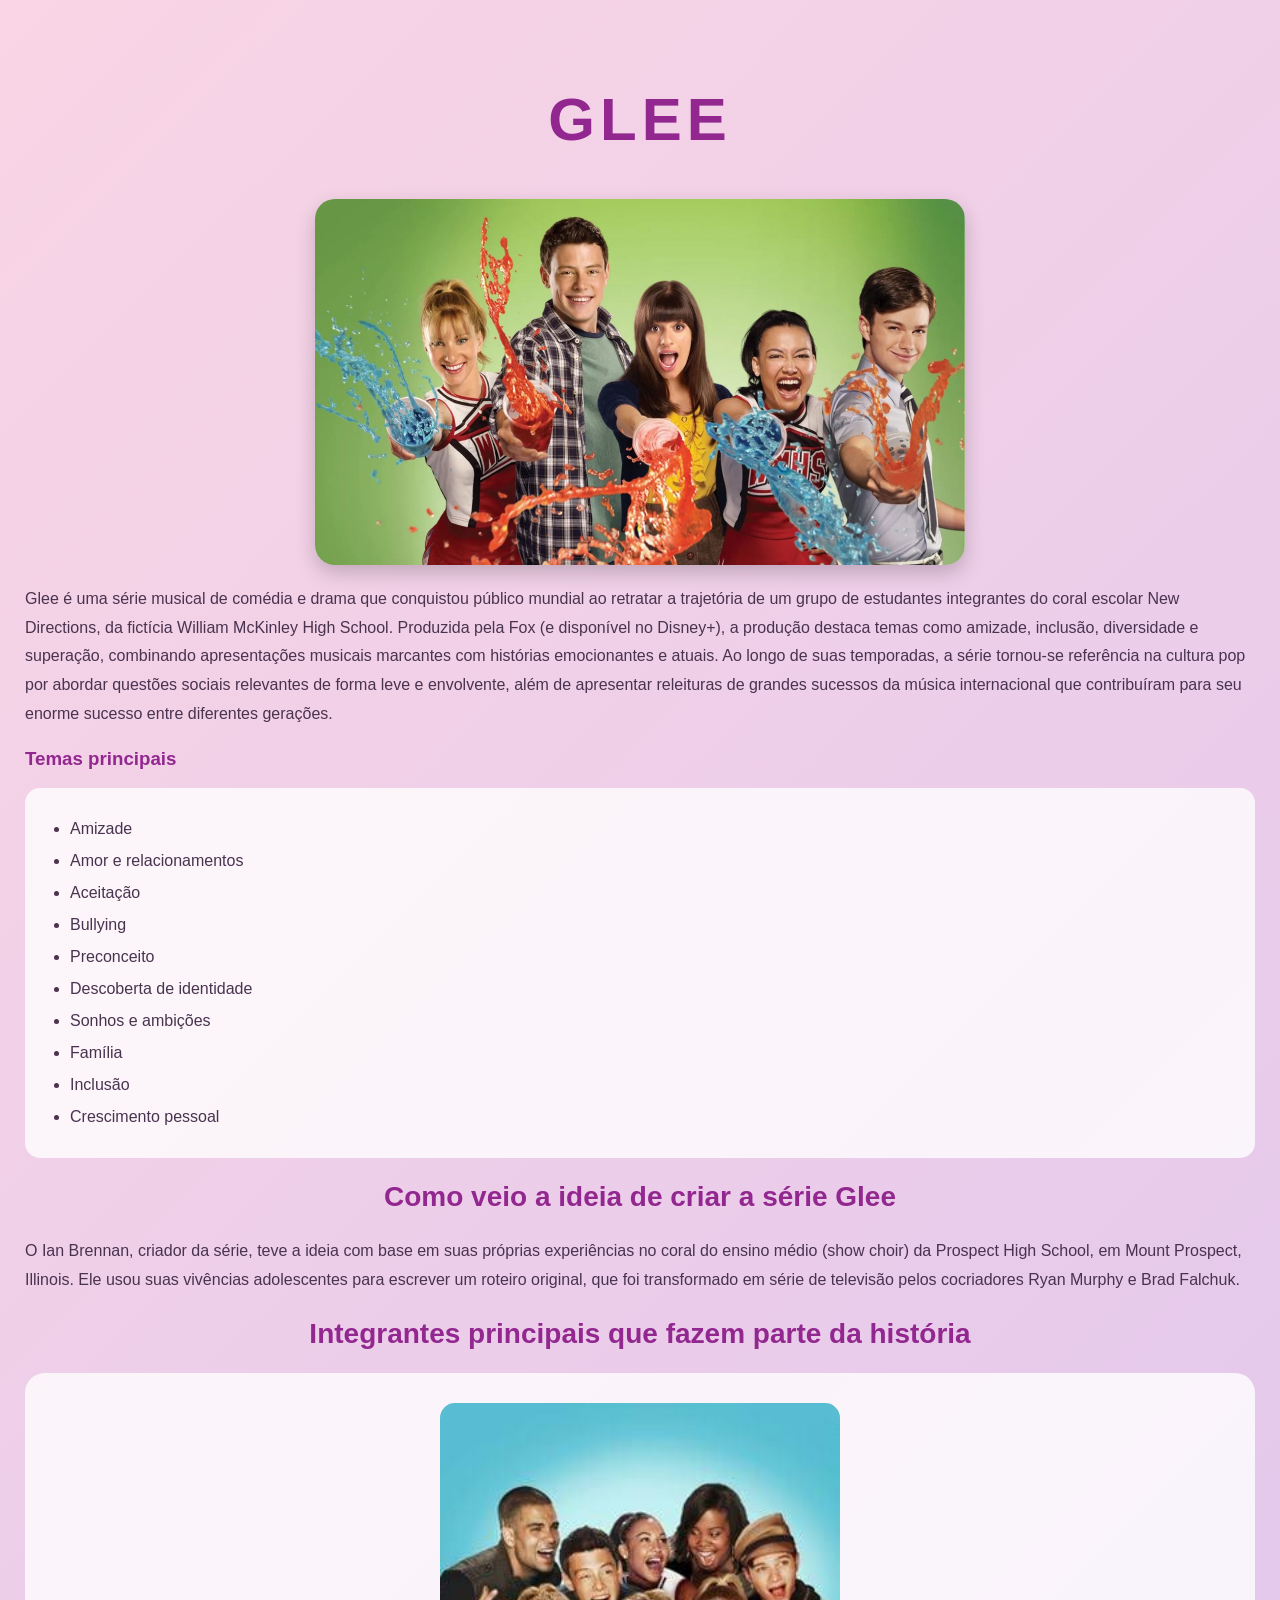
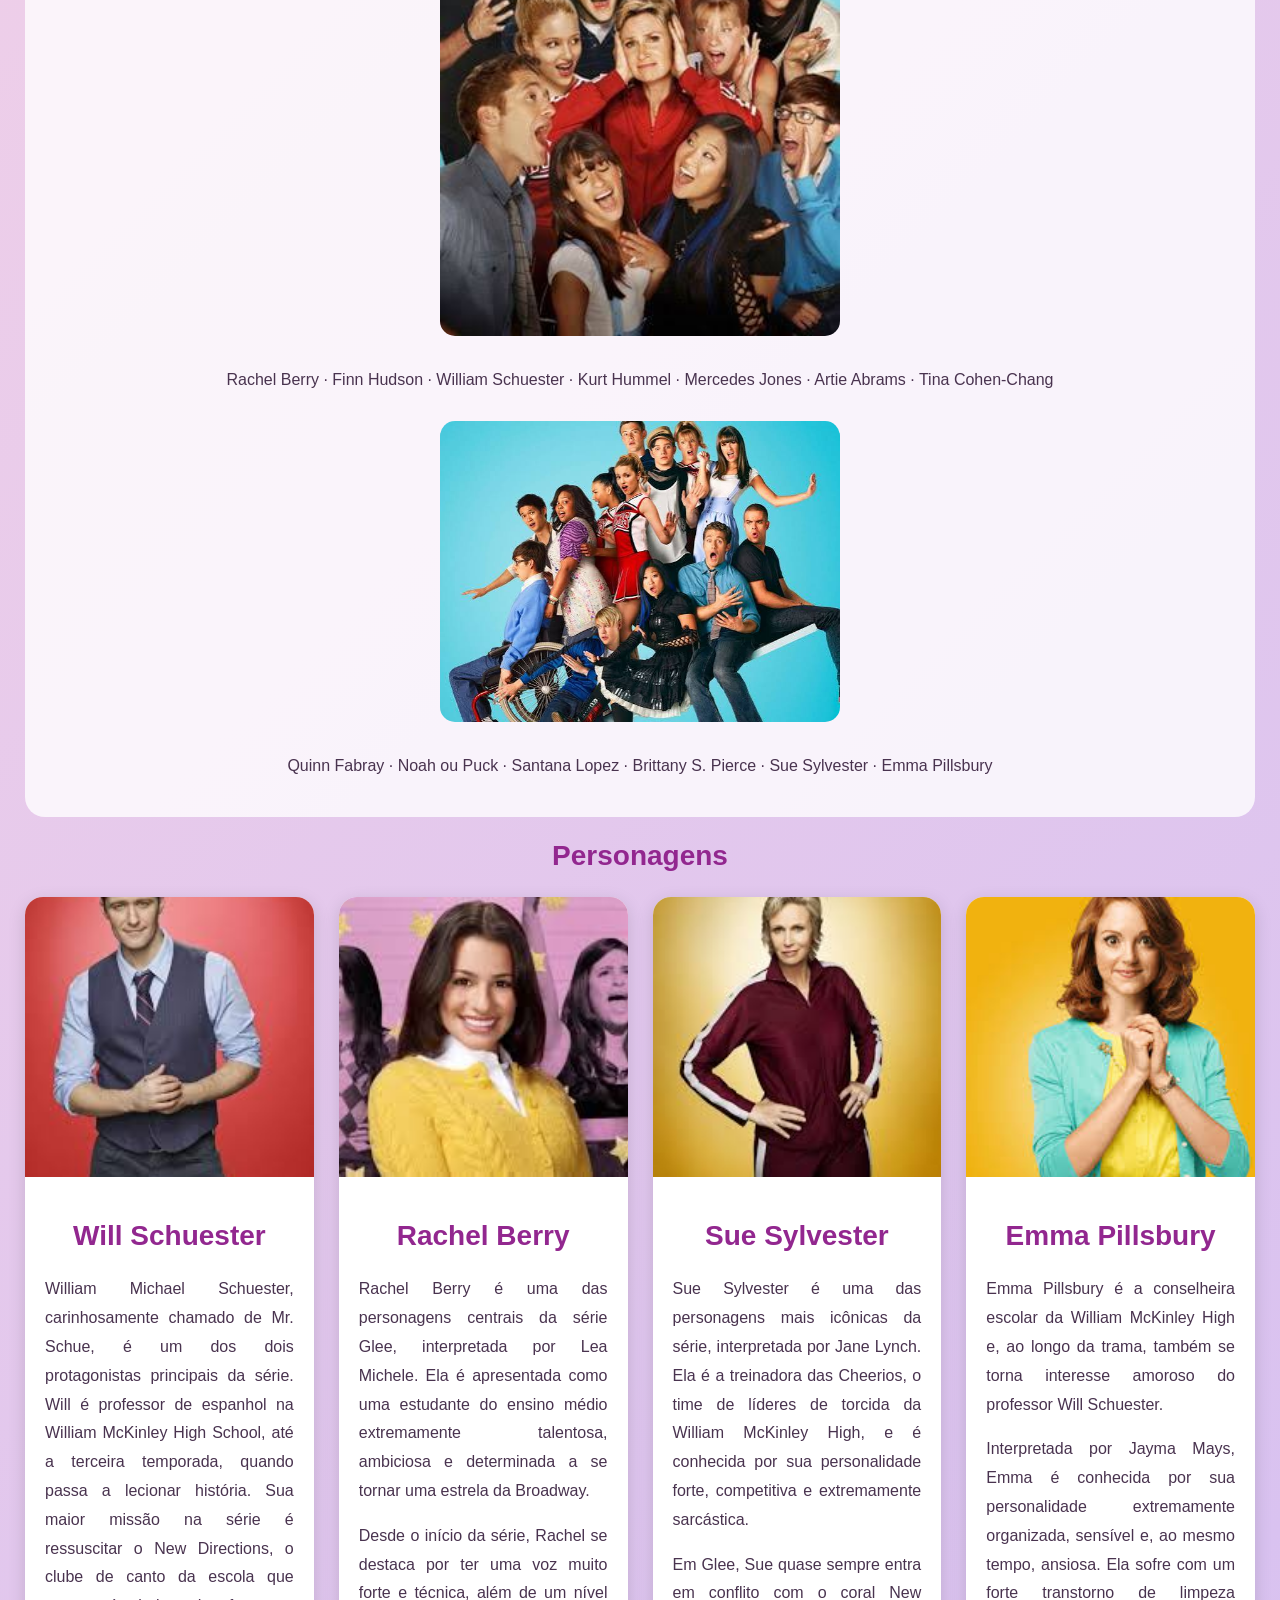
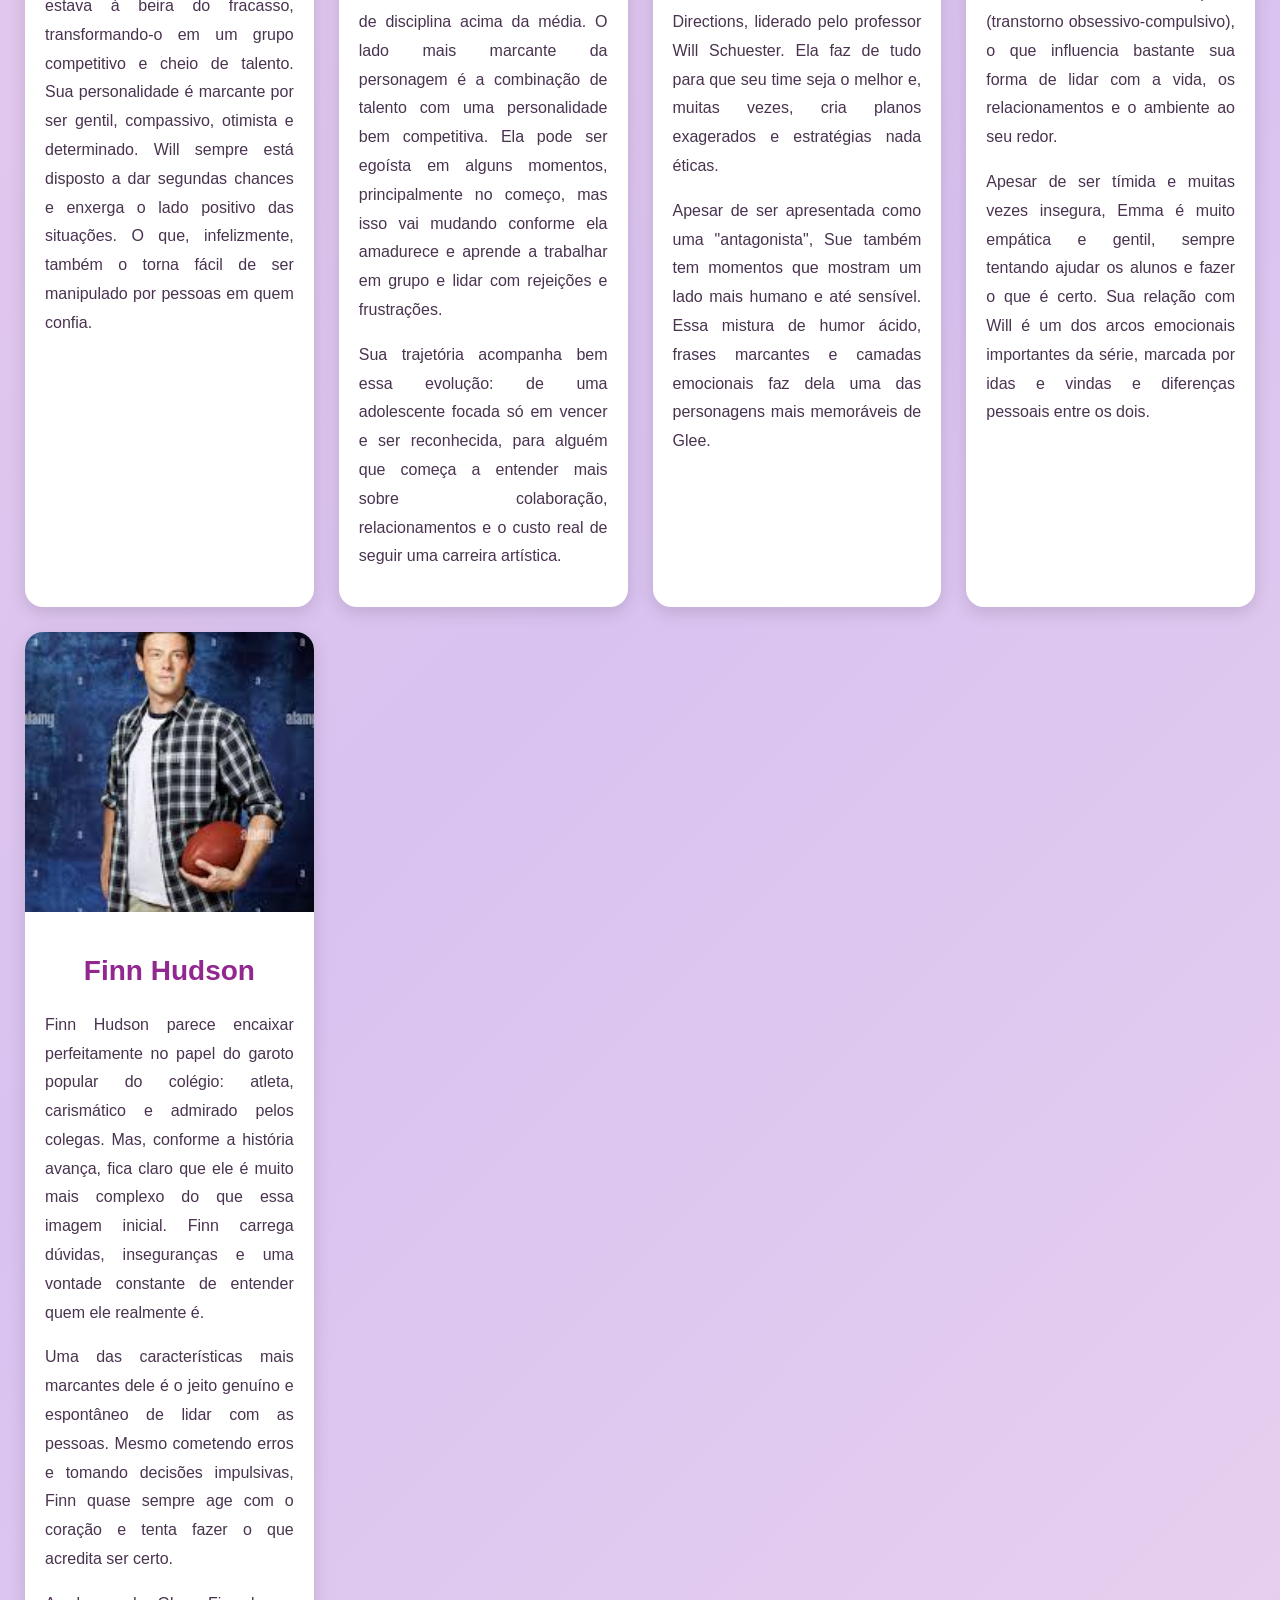
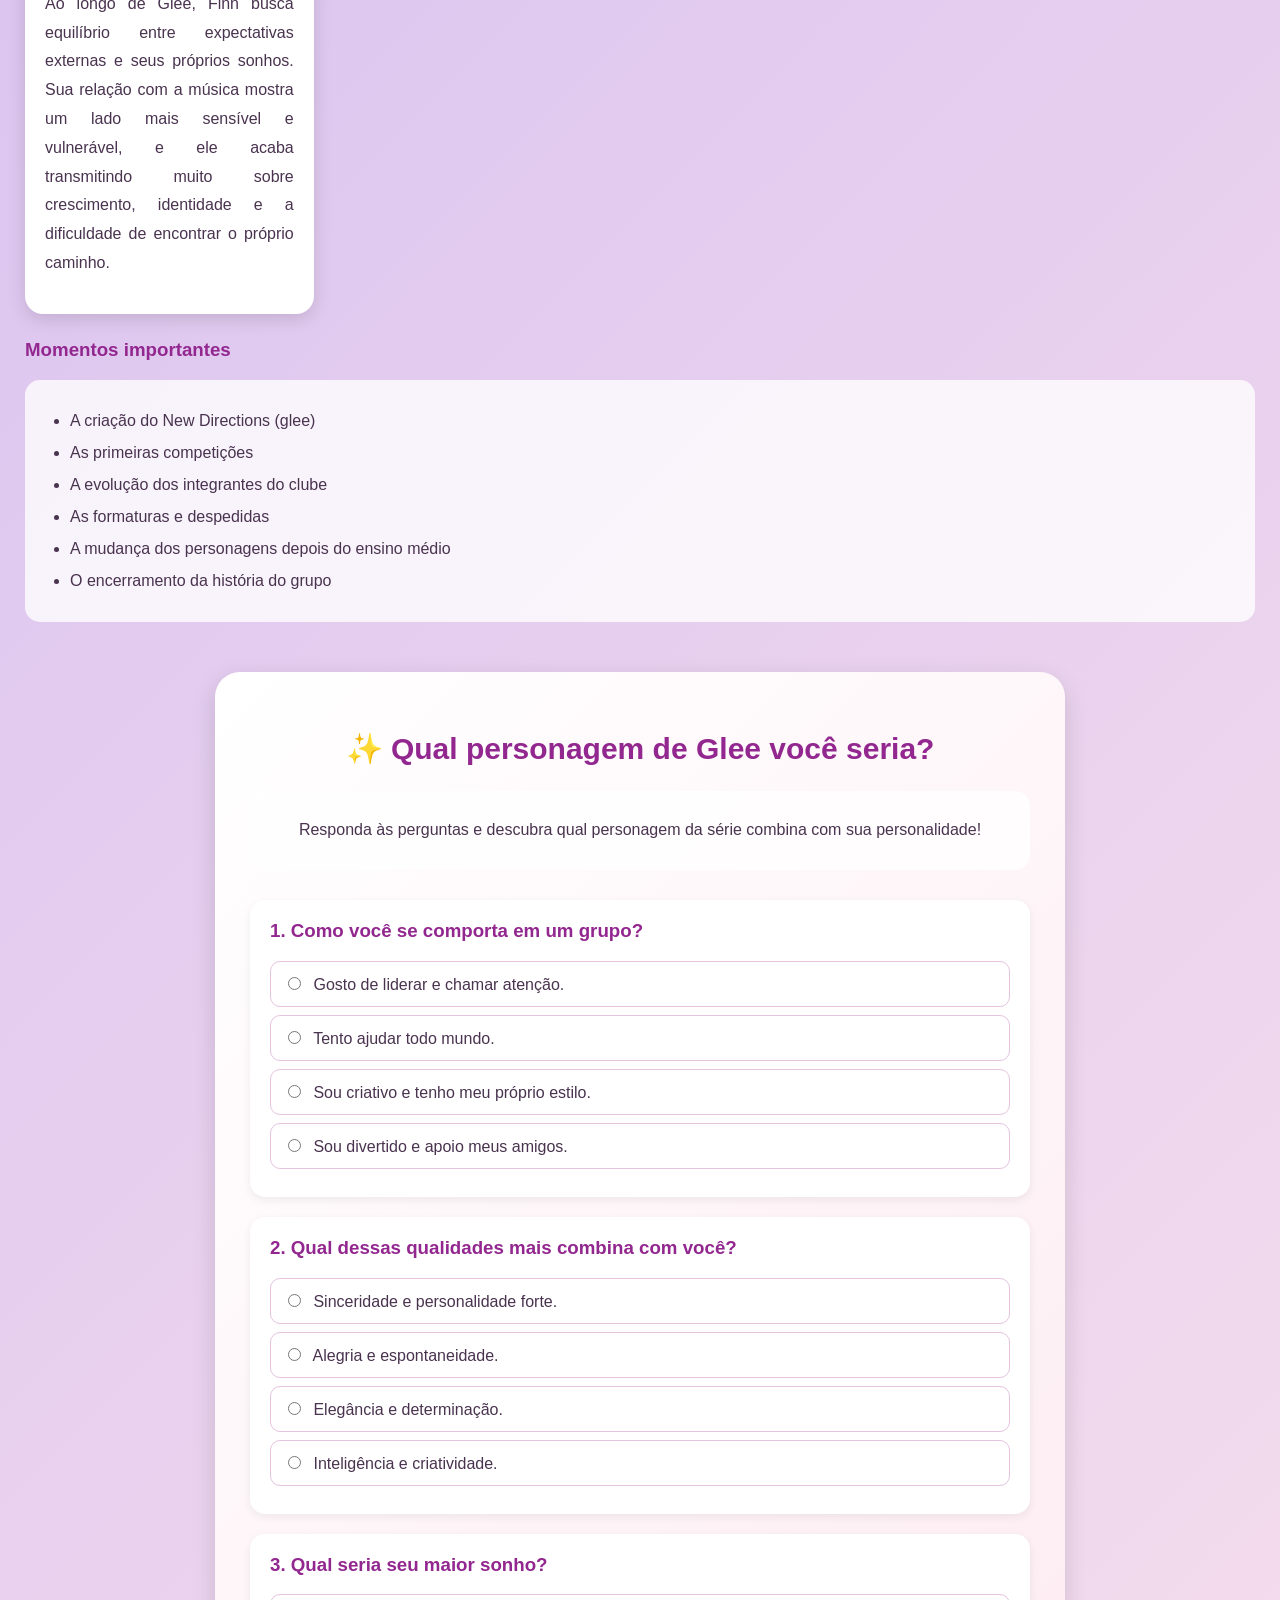
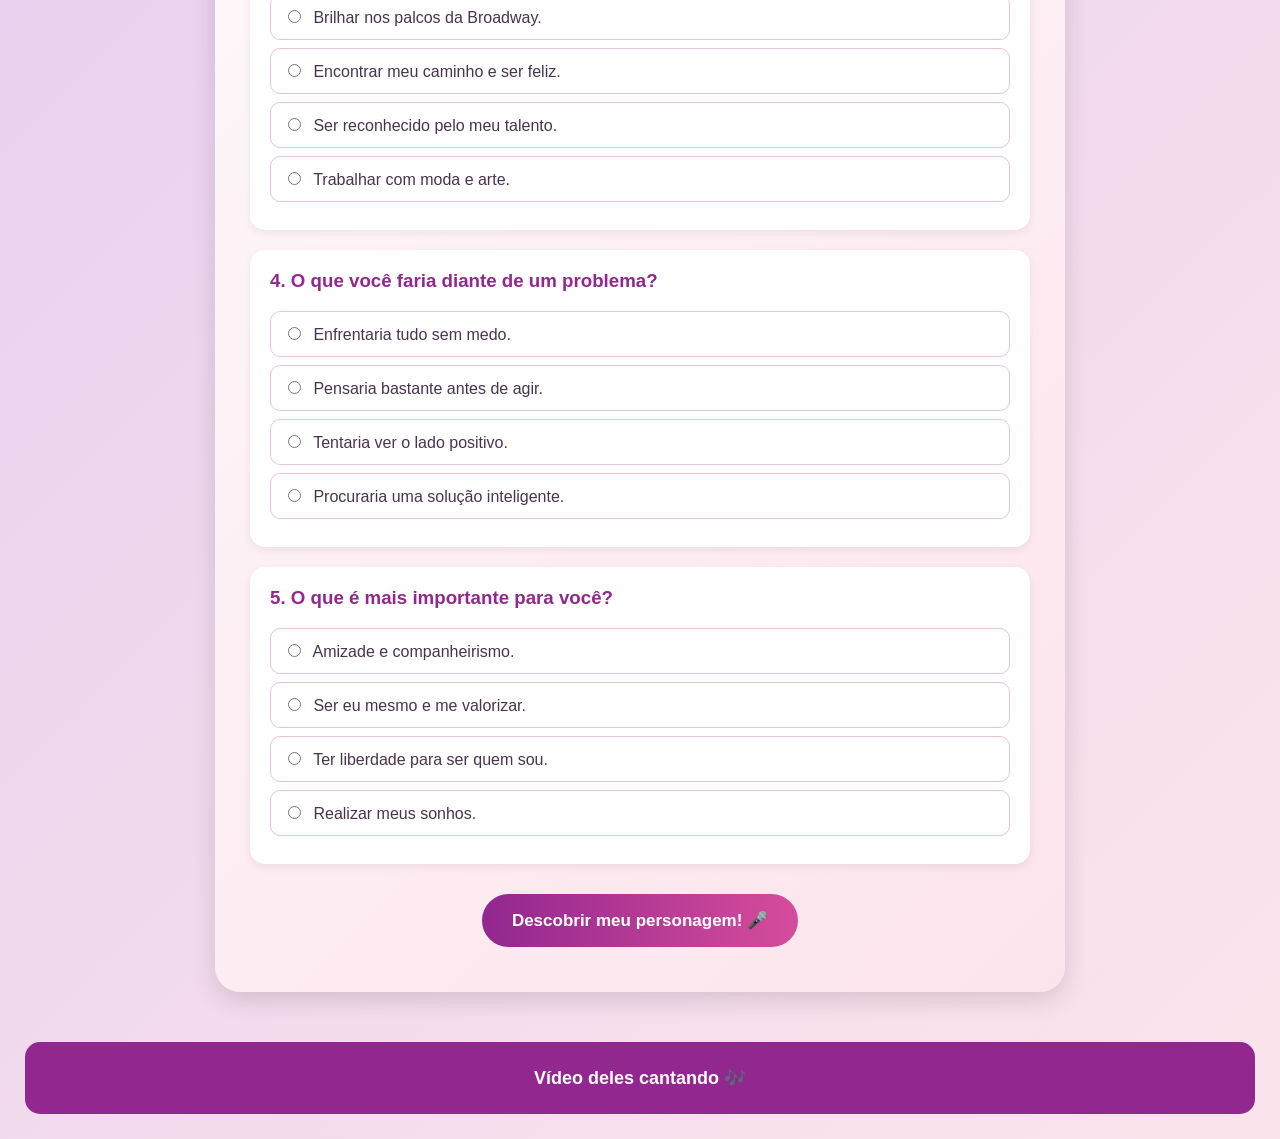
==== commit fb777a07: "Update index.html" ====
--- a/index.html
+++ b/index.html
@@ -1,10 +1,11 @@
 
 <!DOCTYPE html>
 <html lang="pt-BR">
+
 <head>
     <meta charset="UTF-8">
     <meta name="viewport" content="width=device-width, initial-scale=1.0">
-    <title>Glee - New Directions</title>
+    <title>Glee</title>
     <link rel="stylesheet" href="style.css">
 </head>
 
@@ -12,129 +13,172 @@
 
 <header>
     <h1>Glee</h1>
-    <p>Don't stop believing! 🎤</p>
 </header>
 
 <main>
 
     <img class="gigica" src="glee_capa.jpg" alt="Glee">
 
-    <section>
+    <p>
+        Glee é uma série musical de comédia e drama que conquistou público mundial ao retratar a trajetória de um grupo de estudantes integrantes do coral escolar New Directions, da fictícia William McKinley High School. Produzida pela Fox (e disponível no Disney+), a produção destaca temas como amizade, inclusão, diversidade e superação, combinando apresentações musicais marcantes com histórias emocionantes e atuais. Ao longo de suas temporadas, a série tornou-se referência na cultura pop por abordar questões sociais relevantes de forma leve e envolvente, além de apresentar releituras de grandes sucessos da música internacional que contribuíram para seu enorme sucesso entre diferentes gerações.
+    </p>
+
+    <h3>Temas principais</h3>
+
+    <ul>
+        <li>Amizade</li>
+        <li>Amor e relacionamentos</li>
+        <li>Aceitação</li>
+        <li>Bullying</li>
+        <li>Preconceito</li>
+        <li>Descoberta de identidade</li>
+        <li>Sonhos e ambições</li>
+        <li>Família</li>
+        <li>Inclusão</li>
+        <li>Crescimento pessoal</li>
+    </ul>
+
+    <h2>Como veio a ideia de criar a série Glee</h2>
+
+    <p>
+        O Ian Brennan, criador da série, teve a ideia com base em suas próprias experiências no coral do ensino médio (show choir) da Prospect High School, em Mount Prospect, Illinois. Ele usou suas vivências adolescentes para escrever um roteiro original, que foi transformado em série de televisão pelos cocriadores Ryan Murphy e Brad Falchuk.
+    </p>
+
+    <h2>Integrantes principais que fazem parte da história</h2>
+
+    <div class="grupo">
+
+        <img class="guiga" src="glee.jfif" alt="Integrantes de Glee">
+
         <p>
-            Glee é uma série musical de comédia e drama que conquistou público
-            mundial ao retratar a trajetória de um grupo de estudantes integrantes
-            do coral escolar New Directions, da fictícia William McKinley High School.
-            A produção destaca temas como amizade, inclusão, diversidade e superação,
-            combinando apresentações musicais marcantes com histórias emocionantes.
+            Rachel Berry · Finn Hudson · William Schuester · Kurt Hummel · Mercedes Jones · Artie Abrams · Tina Cohen-Chang
         </p>
-    </section>
-
-    <section>
-        <h2>Temas principais</h2>
-        <ul>
-            <li>Amizade</li>
-            <li>Amor e relacionamentos</li>
-            <li>Aceitação</li>
-            <li>Bullying</li>
-            <li>Preconceito</li>
-            <li>Descoberta de identidade</li>
-            <li>Sonhos e ambições</li>
-            <li>Família</li>
-            <li>Inclusão</li>
-            <li>Crescimento pessoal</li>
-        </ul>
-    </section>
-
-    <section>
-        <h2>Como surgiu a ideia de criar Glee?</h2>
+
+        <img class="guigui" src="images.jfif" alt="Personagens de Glee">
+
         <p>
-            Ian Brennan, criador da série, teve a ideia com base em suas próprias
-            experiências no coral do ensino médio. Suas vivências adolescentes
-            deram origem ao roteiro que foi transformado em série pelos
-            cocriadores Ryan Murphy e Brad Falchuk.
+            Quinn Fabray · Noah ou Puck · Santana Lopez · Brittany S. Pierce · Sue Sylvester · Emma Pillsbury
         </p>
-    </section>
-
-    <section>
-        <h2>Integrantes principais</h2>
-
-        <div class="grupo">
-            <img src="glee.jfif" alt="Integrantes do New Directions">
-            <p>Rachel Berry · Finn Hudson · Will Schuester · Kurt Hummel · Mercedes Jones · Artie Abrams · Tina Cohen-Chang</p>
-
-            <img src="images.jfif" alt="Personagens de Glee">
-            <p>Quinn Fabray · Noah Puck · Santana Lopez · Brittany Pierce · Sue Sylvester · Emma Pillsbury</p>
-        </div>
-    </section>
-
-    <section>
-        <h2>Personagens</h2>
-
-        <div class="cards">
-
-            <div class="card">
-                <img src="download.jpeg" alt="Will Schuester">
-                <div class="card-texto">
-                    <h3>Will Schuester</h3>
-                    <p>Professor responsável por reerguer o coral New Directions. É gentil, otimista e determinado a ajudar seus alunos.</p>
-                </div>
-            </div>
-
-            <div class="card">
-                <img src="rachel.jpeg" alt="Rachel Berry">
-                <div class="card-texto">
-                    <h3>Rachel Berry</h3>
-                    <p>Talentosa, ambiciosa e determinada. Seu maior sonho é se tornar uma estrela da Broadway.</p>
-                </div>
-            </div>
-
-            <div class="card">
-                <img src="sue.jpeg" alt="Sue Sylvester">
-                <div class="card-texto">
-                    <h3>Sue Sylvester</h3>
-                    <p>Treinadora das Cheerios, conhecida por sua personalidade sarcástica e competitiva.</p>
-                </div>
-            </div>
-
-            <div class="card">
-                <img src="emma.jpeg" alt="Emma Pillsbury">
-                <div class="card-texto">
-                    <h3>Emma Pillsbury</h3>
-                    <p>Conselheira escolar sensível, organizada e muito dedicada aos estudantes.</p>
-                </div>
-            </div>
-
-            <div class="card">
-                <img src="finn.jpeg" alt="Finn Hudson">
-                <div class="card-texto">
-                    <h3>Finn Hudson</h3>
-                    <p>Carismático e companheiro, Finn busca descobrir seu caminho e seus sonhos.</p>
-                </div>
-            </div>
-
-        </div>
-    </section>
-
-    <section>
-        <h2>Momentos importantes</h2>
-        <ul>
-            <li>A criação do New Directions</li>
-            <li>As primeiras competições</li>
-            <li>A evolução dos integrantes</li>
-            <li>As formaturas e despedidas</li>
-            <li>A vida depois do ensino médio</li>
-            <li>O encerramento da história do grupo</li>
-        </ul>
-    </section>
-
-    <!-- JOGO DE PERSONALIDADE -->
+
+    </div>
+
+    <h2>Personagens</h2>
+
+    <div class="cards">
+
+        <div class="card">
+            <img src="download.jpeg" alt="Will Schuester">
+
+            <div class="card-texto">
+                <h2>Will Schuester</h2>
+
+                <p>
+                    William Michael Schuester, carinhosamente chamado de Mr. Schue, é um dos dois protagonistas principais da série. Will é professor de espanhol na William McKinley High School, até a terceira temporada, quando passa a lecionar história. Sua maior missão na série é ressuscitar o New Directions, o clube de canto da escola que estava à beira do fracasso, transformando-o em um grupo competitivo e cheio de talento. Sua personalidade é marcante por ser gentil, compassivo, otimista e determinado. Will sempre está disposto a dar segundas chances e enxerga o lado positivo das situações. O que, infelizmente, também o torna fácil de ser manipulado por pessoas em quem confia.
+                </p>
+            </div>
+        </div>
+
+        <div class="card">
+            <img src="rachel.jpeg" alt="Rachel Berry">
+
+            <div class="card-texto">
+                <h2>Rachel Berry</h2>
+
+                <p>
+                    Rachel Berry é uma das personagens centrais da série Glee, interpretada por Lea Michele. Ela é apresentada como uma estudante do ensino médio extremamente talentosa, ambiciosa e determinada a se tornar uma estrela da Broadway.
+                </p>
+
+                <p>
+                    Desde o início da série, Rachel se destaca por ter uma voz muito forte e técnica, além de um nível de disciplina acima da média. O lado mais marcante da personagem é a combinação de talento com uma personalidade bem competitiva. Ela pode ser egoísta em alguns momentos, principalmente no começo, mas isso vai mudando conforme ela amadurece e aprende a trabalhar em grupo e lidar com rejeições e frustrações.
+                </p>
+
+                <p>
+                    Sua trajetória acompanha bem essa evolução: de uma adolescente focada só em vencer e ser reconhecida, para alguém que começa a entender mais sobre colaboração, relacionamentos e o custo real de seguir uma carreira artística.
+                </p>
+            </div>
+        </div>
+
+        <div class="card">
+            <img src="sue.jpeg" alt="Sue Sylvester">
+
+            <div class="card-texto">
+                <h2>Sue Sylvester</h2>
+
+                <p>
+                    Sue Sylvester é uma das personagens mais icônicas da série, interpretada por Jane Lynch. Ela é a treinadora das Cheerios, o time de líderes de torcida da William McKinley High, e é conhecida por sua personalidade forte, competitiva e extremamente sarcástica.
+                </p>
+
+                <p>
+                    Em Glee, Sue quase sempre entra em conflito com o coral New Directions, liderado pelo professor Will Schuester. Ela faz de tudo para que seu time seja o melhor e, muitas vezes, cria planos exagerados e estratégias nada éticas.
+                </p>
+
+                <p>
+                    Apesar de ser apresentada como uma "antagonista", Sue também tem momentos que mostram um lado mais humano e até sensível. Essa mistura de humor ácido, frases marcantes e camadas emocionais faz dela uma das personagens mais memoráveis de Glee.
+                </p>
+            </div>
+        </div>
+
+        <div class="card">
+            <img src="emma.jpeg" alt="Emma Pillsbury">
+
+            <div class="card-texto">
+                <h2>Emma Pillsbury</h2>
+
+                <p>
+                    Emma Pillsbury é a conselheira escolar da William McKinley High e, ao longo da trama, também se torna interesse amoroso do professor Will Schuester.
+                </p>
+
+                <p>
+                    Interpretada por Jayma Mays, Emma é conhecida por sua personalidade extremamente organizada, sensível e, ao mesmo tempo, ansiosa. Ela sofre com um forte transtorno de limpeza (transtorno obsessivo-compulsivo), o que influencia bastante sua forma de lidar com a vida, os relacionamentos e o ambiente ao seu redor.
+                </p>
+
+                <p>
+                    Apesar de ser tímida e muitas vezes insegura, Emma é muito empática e gentil, sempre tentando ajudar os alunos e fazer o que é certo. Sua relação com Will é um dos arcos emocionais importantes da série, marcada por idas e vindas e diferenças pessoais entre os dois.
+                </p>
+            </div>
+        </div>
+
+        <div class="card">
+            <img src="finn.jpeg" alt="Finn Hudson">
+
+            <div class="card-texto">
+                <h2>Finn Hudson</h2>
+
+                <p>
+                    Finn Hudson parece encaixar perfeitamente no papel do garoto popular do colégio: atleta, carismático e admirado pelos colegas. Mas, conforme a história avança, fica claro que ele é muito mais complexo do que essa imagem inicial. Finn carrega dúvidas, inseguranças e uma vontade constante de entender quem ele realmente é.
+                </p>
+
+                <p>
+                    Uma das características mais marcantes dele é o jeito genuíno e espontâneo de lidar com as pessoas. Mesmo cometendo erros e tomando decisões impulsivas, Finn quase sempre age com o coração e tenta fazer o que acredita ser certo.
+                </p>
+
+                <p>
+                    Ao longo de Glee, Finn busca equilíbrio entre expectativas externas e seus próprios sonhos. Sua relação com a música mostra um lado mais sensível e vulnerável, e ele acaba transmitindo muito sobre crescimento, identidade e a dificuldade de encontrar o próprio caminho.
+                </p>
+            </div>
+        </div>
+
+    </div>
+
+    <h3>Momentos importantes</h3>
+
+    <ul>
+        <li>A criação do New Directions (glee)</li>
+        <li>As primeiras competições</li>
+        <li>A evolução dos integrantes do clube</li>
+        <li>As formaturas e despedidas</li>
+        <li>A mudança dos personagens depois do ensino médio</li>
+        <li>O encerramento da história do grupo</li>
+    </ul>
+
+    <!-- JOGO -->
 
     <section class="quiz" id="quiz">
 
         <h2>✨ Qual personagem de Glee você seria?</h2>
 
         <p class="quiz-intro">
-            Responda às perguntas e descubra qual integrante do New Directions
+            Responda às perguntas e descubra qual personagem da série
             combina com sua personalidade!
         </p>
 
@@ -142,42 +186,122 @@
 
             <div class="pergunta">
                 <h3>1. Como você se comporta em um grupo?</h3>
-                <label><input type="radio" name="q1" value="Rachel" required> Gosto de liderar e chamar atenção.</label>
-                <label><input type="radio" name="q1" value="Finn"> Tento ajudar todo mundo.</label>
-                <label><input type="radio" name="q1" value="Kurt"> Sou criativo e tenho meu próprio estilo.</label>
-                <label><input type="radio" name="q1" value="Mercedes"> Sou divertido e apoio meus amigos.</label>
-            </div>
-
-            <div class="pergunta">
-                <h3>2. Qual qualidade mais combina com você?</h3>
-                <label><input type="radio" name="q2" value="Santana" required> Sinceridade e personalidade forte.</label>
-                <label><input type="radio" name="q2" value="Brittany"> Alegria e espontaneidade.</label>
-                <label><input type="radio" name="q2" value="Quinn"> Elegância e determinação.</label>
-                <label><input type="radio" name="q2" value="Artie"> Inteligência e criatividade.</label>
+
+                <label>
+                    <input type="radio" name="q1" value="Rachel" required>
+                    Gosto de liderar e chamar atenção.
+                </label>
+
+                <label>
+                    <input type="radio" name="q1" value="Finn">
+                    Tento ajudar todo mundo.
+                </label>
+
+                <label>
+                    <input type="radio" name="q1" value="Kurt">
+                    Sou criativo e tenho meu próprio estilo.
+                </label>
+
+                <label>
+                    <input type="radio" name="q1" value="Mercedes">
+                    Sou divertido e apoio meus amigos.
+                </label>
+            </div>
+
+            <div class="pergunta">
+                <h3>2. Qual dessas qualidades mais combina com você?</h3>
+
+                <label>
+                    <input type="radio" name="q2" value="Santana" required>
+                    Sinceridade e personalidade forte.
+                </label>
+
+                <label>
+                    <input type="radio" name="q2" value="Brittany">
+                    Alegria e espontaneidade.
+                </label>
+
+                <label>
+                    <input type="radio" name="q2" value="Quinn">
+                    Elegância e determinação.
+                </label>
+
+                <label>
+                    <input type="radio" name="q2" value="Artie">
+                    Inteligência e criatividade.
+                </label>
             </div>
 
             <div class="pergunta">
                 <h3>3. Qual seria seu maior sonho?</h3>
-                <label><input type="radio" name="q3" value="Rachel" required> Brilhar nos palcos da Broadway.</label>
-                <label><input type="radio" name="q3" value="Finn"> Encontrar meu caminho e ser feliz.</label>
-                <label><input type="radio" name="q3" value="Mercedes"> Ser reconhecido pelo meu talento.</label>
-                <label><input type="radio" name="q3" value="Kurt"> Trabalhar com moda e arte.</label>
+
+                <label>
+                    <input type="radio" name="q3" value="Rachel" required>
+                    Brilhar nos palcos da Broadway.
+                </label>
+
+                <label>
+                    <input type="radio" name="q3" value="Finn">
+                    Encontrar meu caminho e ser feliz.
+                </label>
+
+                <label>
+                    <input type="radio" name="q3" value="Mercedes">
+                    Ser reconhecido pelo meu talento.
+                </label>
+
+                <label>
+                    <input type="radio" name="q3" value="Kurt">
+                    Trabalhar com moda e arte.
+                </label>
             </div>
 
             <div class="pergunta">
                 <h3>4. O que você faria diante de um problema?</h3>
-                <label><input type="radio" name="q4" value="Santana" required> Enfrentaria tudo sem medo.</label>
-                <label><input type="radio" name="q4" value="Quinn"> Pensaria bastante antes de agir.</label>
-                <label><input type="radio" name="q4" value="Brittany"> Tentaria ver o lado positivo.</label>
-                <label><input type="radio" name="q4" value="Artie"> Procuraria uma solução inteligente.</label>
+
+                <label>
+                    <input type="radio" name="q4" value="Santana" required>
+                    Enfrentaria tudo sem medo.
+                </label>
+
+                <label>
+                    <input type="radio" name="q4" value="Quinn">
+                    Pensaria bastante antes de agir.
+                </label>
+
+                <label>
+                    <input type="radio" name="q4" value="Brittany">
+                    Tentaria ver o lado positivo.
+                </label>
+
+                <label>
+                    <input type="radio" name="q4" value="Artie">
+                    Procuraria uma solução inteligente.
+                </label>
             </div>
 
             <div class="pergunta">
                 <h3>5. O que é mais importante para você?</h3>
-                <label><input type="radio" name="q5" value="Finn" required> Amizade e companheirismo.</label>
-                <label><input type="radio" name="q5" value="Mercedes"> Ser eu mesmo e me valorizar.</label>
-                <label><input type="radio" name="q5" value="Kurt"> Ter liberdade para ser quem sou.</label>
-                <label><input type="radio" name="q5" value="Rachel"> Realizar meus sonhos.</label>
+
+                <label>
+                    <input type="radio" name="q5" value="Finn" required>
+                    Amizade e companheirismo.
+                </label>
+
+                <label>
+                    <input type="radio" name="q5" value="Mercedes">
+                    Ser eu mesmo e me valorizar.
+                </label>
+
+                <label>
+                    <input type="radio" name="q5" value="Kurt">
+                    Ter liberdade para ser quem sou.
+                </label>
+
+                <label>
+                    <input type="radio" name="q5" value="Rachel">
+                    Realizar meus sonhos.
+                </label>
             </div>
 
             <button type="submit" class="botao-quiz">
@@ -186,6 +310,8 @@
 
         </form>
 
+        <!-- O RESULTADO APARECE AQUI -->
+
         <div id="resultado" class="resultado" aria-live="polite"></div>
 
     </section>
@@ -194,7 +320,7 @@
 
 <footer>
     <a href="https://youtu.be/ZwgmmcKSSaU?si=YBgVFjOS5vgL41EE" target="_blank">
-        Assista aos personagens cantando! 🎶
+        Vídeo deles cantando 🎶
     </a>
 </footer>
 
--- a/style.css
+++ b/style.css
@@ -1,64 +1,273 @@
+
+* {
+    box-sizing: border-box;
+}
+
 body {
-    background-color: rgb(221, 196, 10);
+    background: linear-gradient(135deg, #f9d5e5, #d9c2f0, #fce4ec);
     font-family: Arial, sans-serif;
-    margin: 20px;
-    line-height: 1.6;
-}
-
-h1 {
-    color: blue;
+    margin: 0;
+    padding: 25px;
+    color: #49334f;
+}
+
+header {
+    text-align: center;
+    padding: 20px;
+}
+
+header h1 {
+    color: #92278f;
+    font-size: 60px;
+    text-transform: uppercase;
+    letter-spacing: 5px;
+    margin-bottom: 5px;
+}
+
+header p {
+    color: #92278f;
     font-style: italic;
-    text-align: center;
-    font-size: 40px;
+    font-size: 20px;
 }
 
 h2 {
-    color: blue;
-    font-style: italic;
-    border-bottom: 2px solid blue;
-    padding-bottom: 5px;
+    color: #92278f;
+    text-align: center;
+    font-size: 28px;
 }
 
 h3 {
-    font-style: italic;
-    color: blue;
+    color: #92278f;
+}
+
+p {
+    line-height: 1.8;
+}
+
+section:not(.quiz) {
+    margin: 30px auto;
+}
+
+main > section > p {
+    background: #ffffffc9;
+    padding: 25px;
+    border-radius: 15px;
+    text-align: justify;
 }
 
 .gigica {
-    display: block;
-    width: 50%;
-    height: auto;
+    width: 55%;
+    max-width: 650px;
+    display: block;
     margin: 20px auto;
+    border-radius: 20px;
+    box-shadow: 0 8px 20px #0003;
+}
+
+ul {
+    background: #ffffffc9;
+    padding: 25px 45px;
+    border-radius: 15px;
+    line-height: 2;
+}
+
+.grupo {
+    text-align: center;
+    background: #ffffffc9;
+    padding: 20px;
+    border-radius: 20px;
+}
+
+.grupo img {
+    max-width: 100%;
+    width: 400px;
+    border-radius: 15px;
+    margin: 10px;
+}
+
+.cards {
+    display: grid;
+    grid-template-columns: repeat(auto-fit, minmax(250px, 1fr));
+    gap: 25px;
+    margin: 25px 0;
+}
+
+.card {
+    background: white;
+    border-radius: 18px;
+    box-shadow: 0 5px 18px #0002;
+    overflow: hidden;
+    transition: 0.3s;
+}
+
+.card:hover {
+    transform: translateY(-8px);
+    box-shadow: 0 12px 25px #92278f44;
+}
+
+.card img {
+    width: 100%;
+    height: 280px;
+    object-fit: cover;
+    display: block;
+}
+
+.card-texto {
+    padding: 20px;
+}
+
+.card-texto h3 {
+    text-align: center;
+}
+
+.card-texto p {
+    text-align: justify;
+}
+
+/* QUIZ */
+
+.quiz {
+    background: linear-gradient(135deg, #fff, #fce4ec);
+    padding: 35px;
+    margin: 50px auto;
+    max-width: 850px;
+    border-radius: 25px;
+    box-shadow: 0 8px 25px #0002;
+}
+
+.quiz h2 {
+    font-size: 30px;
+}
+
+.quiz-intro {
+    text-align: center;
+    margin-bottom: 30px;
+}
+
+.pergunta {
+    background: white;
+    padding: 20px;
+    margin: 20px 0;
+    border-radius: 15px;
+    box-shadow: 0 3px 10px #0001;
+}
+
+.pergunta h3 {
+    margin-top: 0;
+}
+
+.pergunta label {
+    display: block;
+    padding: 12px;
+    margin: 8px 0;
+    border: 1px solid #e5c3df;
     border-radius: 10px;
-}
-
-img {
-    max-width: 100%;
-    height: auto;
-    border-radius: 8px;
-}
-
-p {
+    cursor: pointer;
+    transition: 0.3s;
+}
+
+.pergunta label:hover {
+    background: #f9e1f3;
+    border-color: #92278f;
+}
+
+.pergunta input {
+    accent-color: #92278f;
+    margin-right: 8px;
+}
+
+.botao-quiz {
+    display: block;
+    margin: 30px auto 10px;
+    padding: 16px 30px;
+    border: none;
+    border-radius: 30px;
+    background: linear-gradient(90deg, #92278f, #d64c9b);
+    color: white;
     font-size: 17px;
-    text-align: justify;
-}
-
-li {
-    margin-bottom: 5px;
-}
+    font-weight: bold;
+    cursor: pointer;
+    transition: 0.3s;
+}
+
+.botao-quiz:hover {
+    transform: scale(1.05);
+    box-shadow: 0 5px 15px #92278f66;
+}
+
+.resultado {
+    display: none;
+    text-align: center;
+    background: white;
+    padding: 25px;
+    margin-top: 30px;
+    border-radius: 20px;
+    box-shadow: 0 5px 20px #0002;
+}
+
+.resultado img {
+    width: 220px;
+    height: 260px;
+    object-fit: cover;
+    border-radius: 18px;
+    margin: 15px;
+}
+
+.resultado h3 {
+    font-size: 27px;
+}
+
+.frase-final {
+    color: #92278f;
+    font-weight: bold;
+    font-size: 18px;
+}
+
+/* RODAPÉ */
 
 footer {
-    text-align: center;
-    padding: 20px;
-}
+    background: #92278f;
+    padding: 25px;
+    text-align: center;
+    border-radius: 15px;
+    margin-top: 40px;
+}
+
+footer a {
+    color: white;
+    font-weight: bold;
+    text-decoration: none;
+    font-size: 18px;
+}
+
+footer a:hover {
+    text-decoration: underline;
+}
+
+/* CELULAR */
 
 @media (max-width: 600px) {
+    body {
+        padding: 12px;
+    }
+
+    header h1 {
+        font-size: 40px;
+    }
+
     .gigica {
-        width: 90%;
-    }
-
-    h1 {
-        font-size: 32px;
-    }
-}
- css
+        width: 95%;
+    }
+
+    .quiz {
+        padding: 18px;
+    }
+
+    .quiz h2 {
+        font-size: 24px;
+    }
+
+    .card img {
+        height: 240px;
+    }
+}
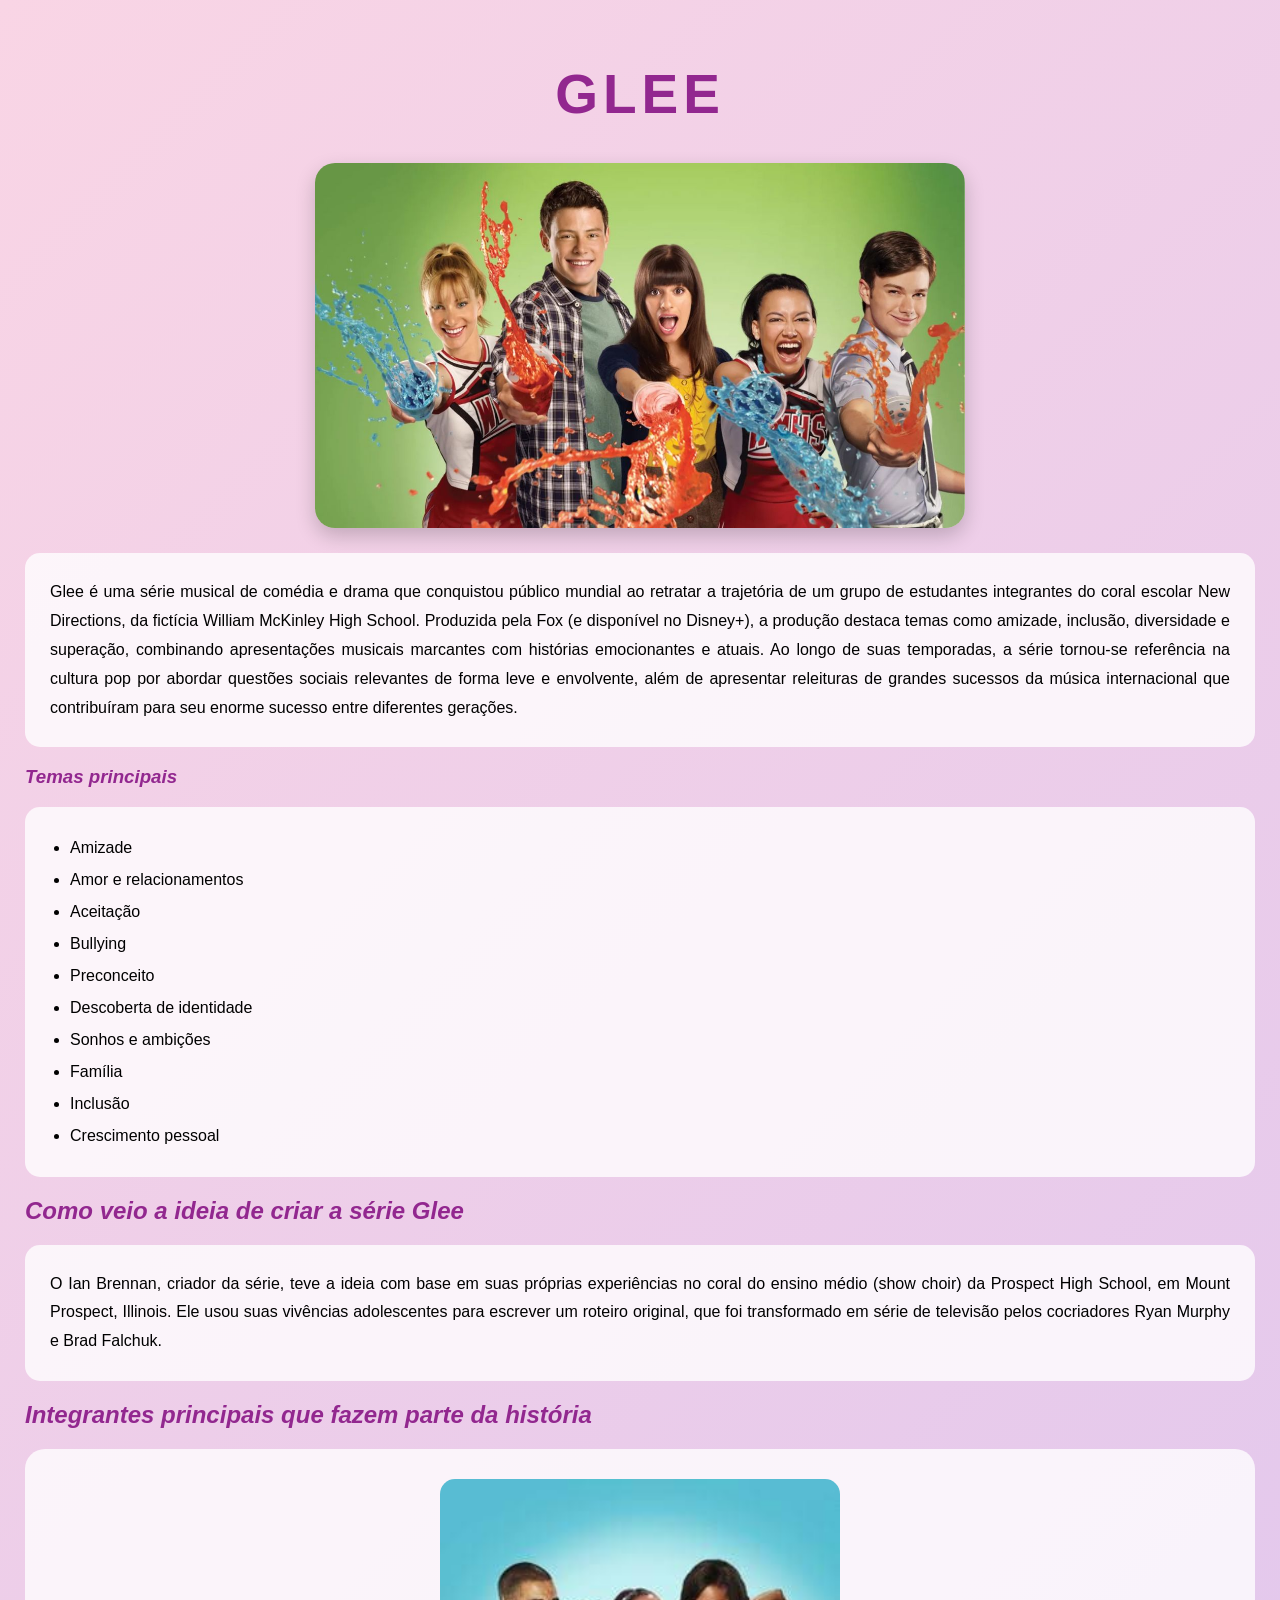
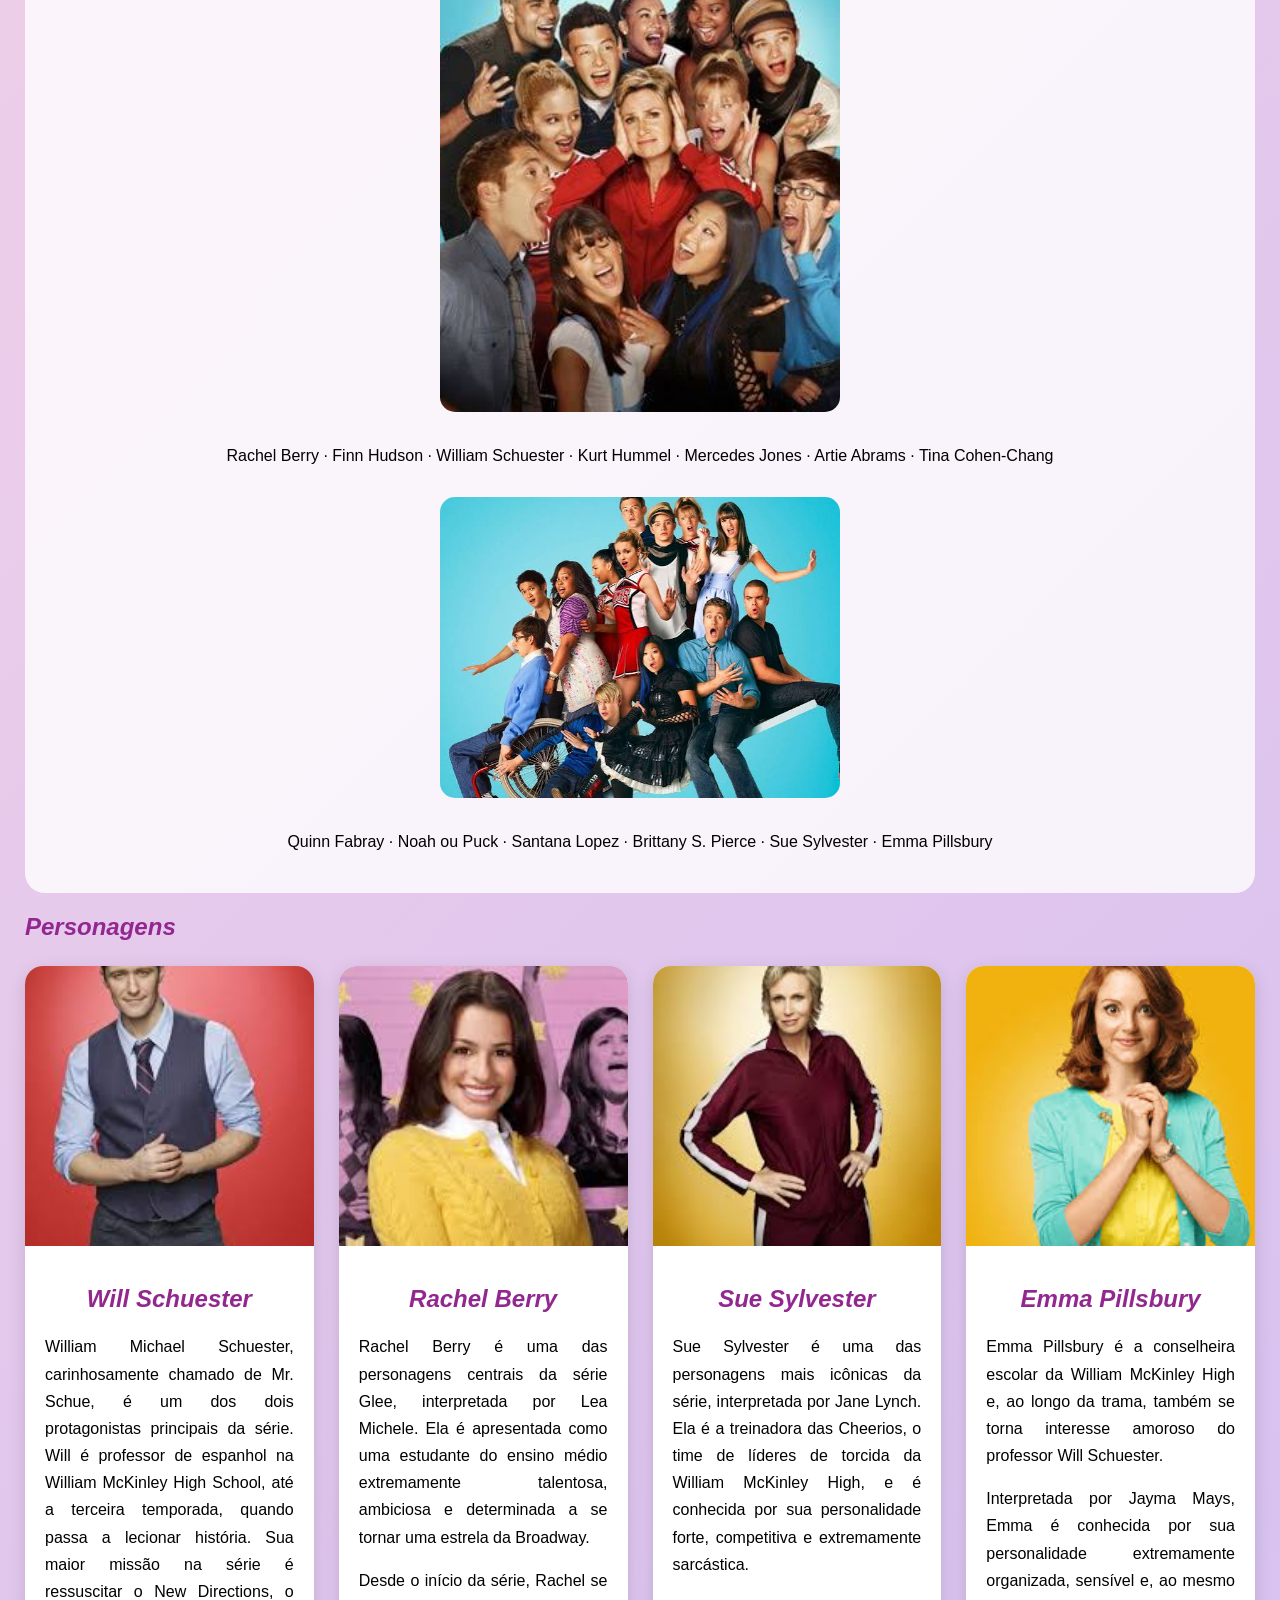
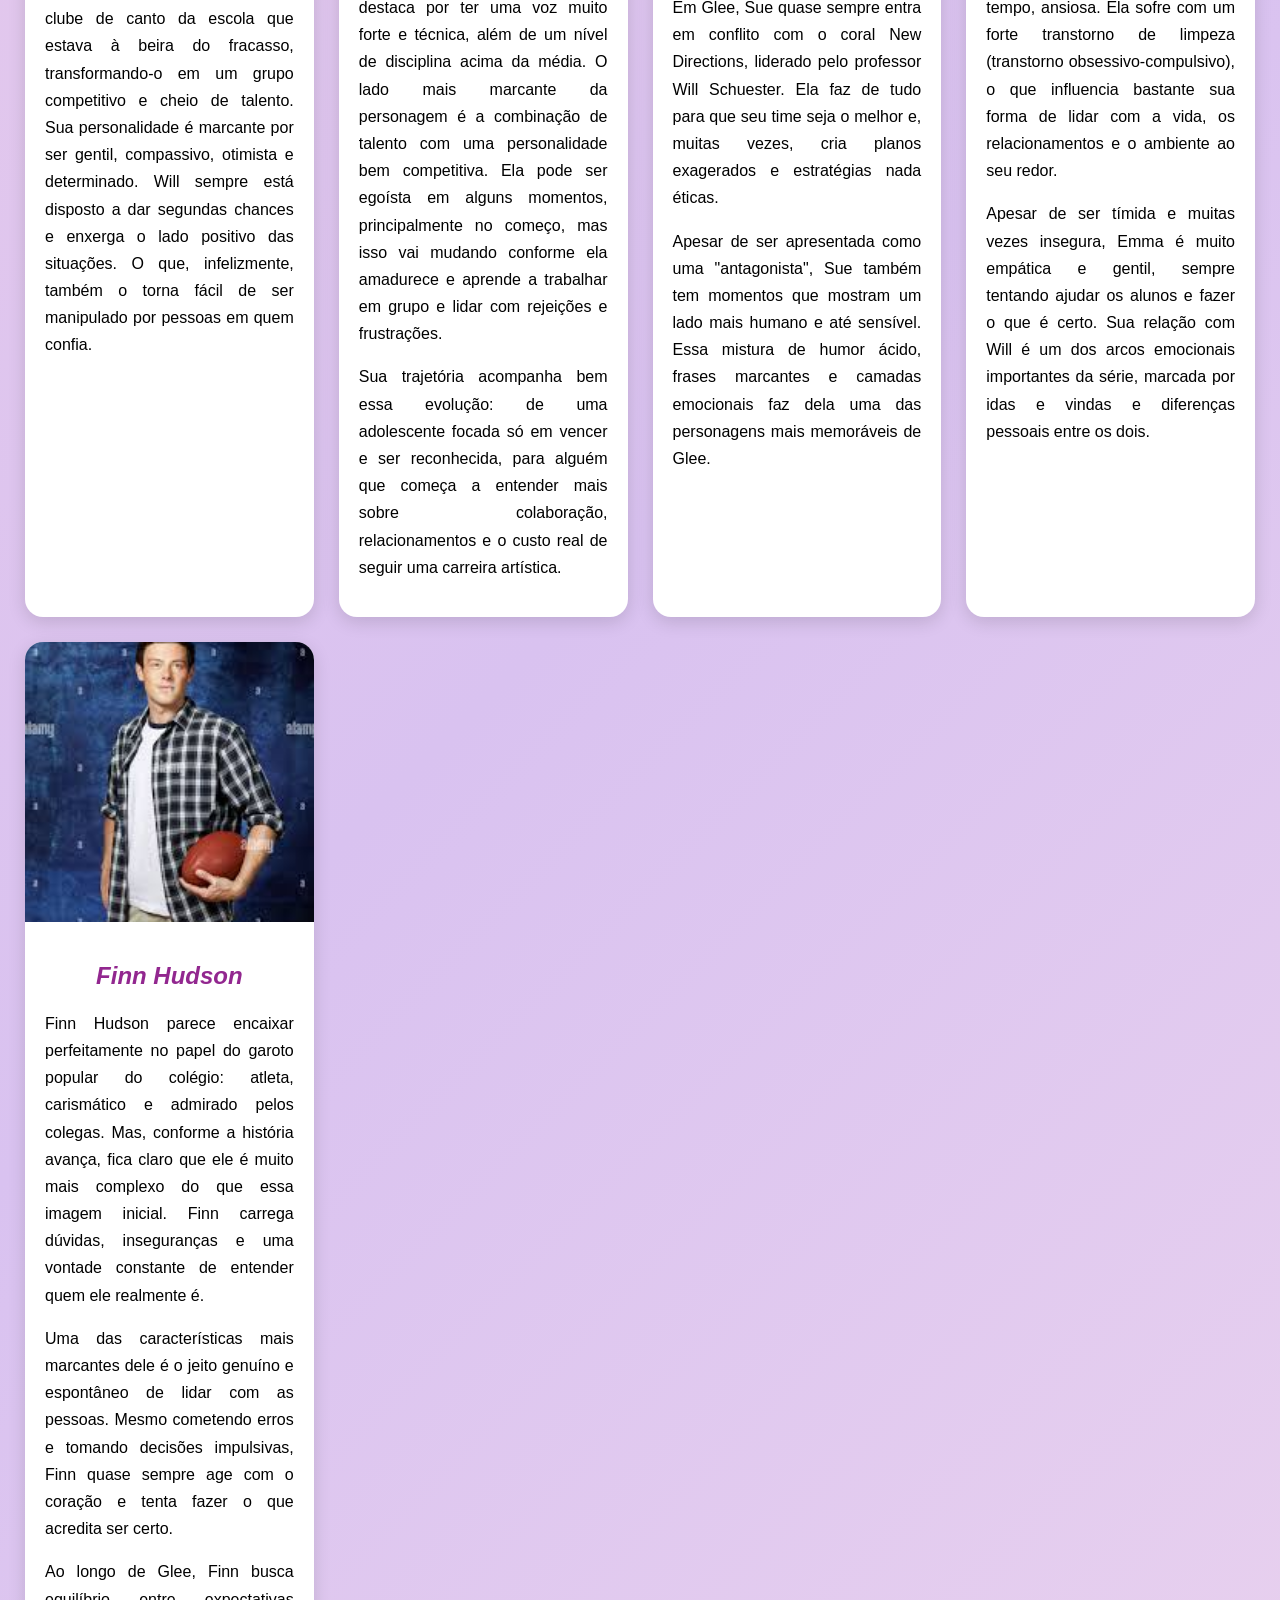
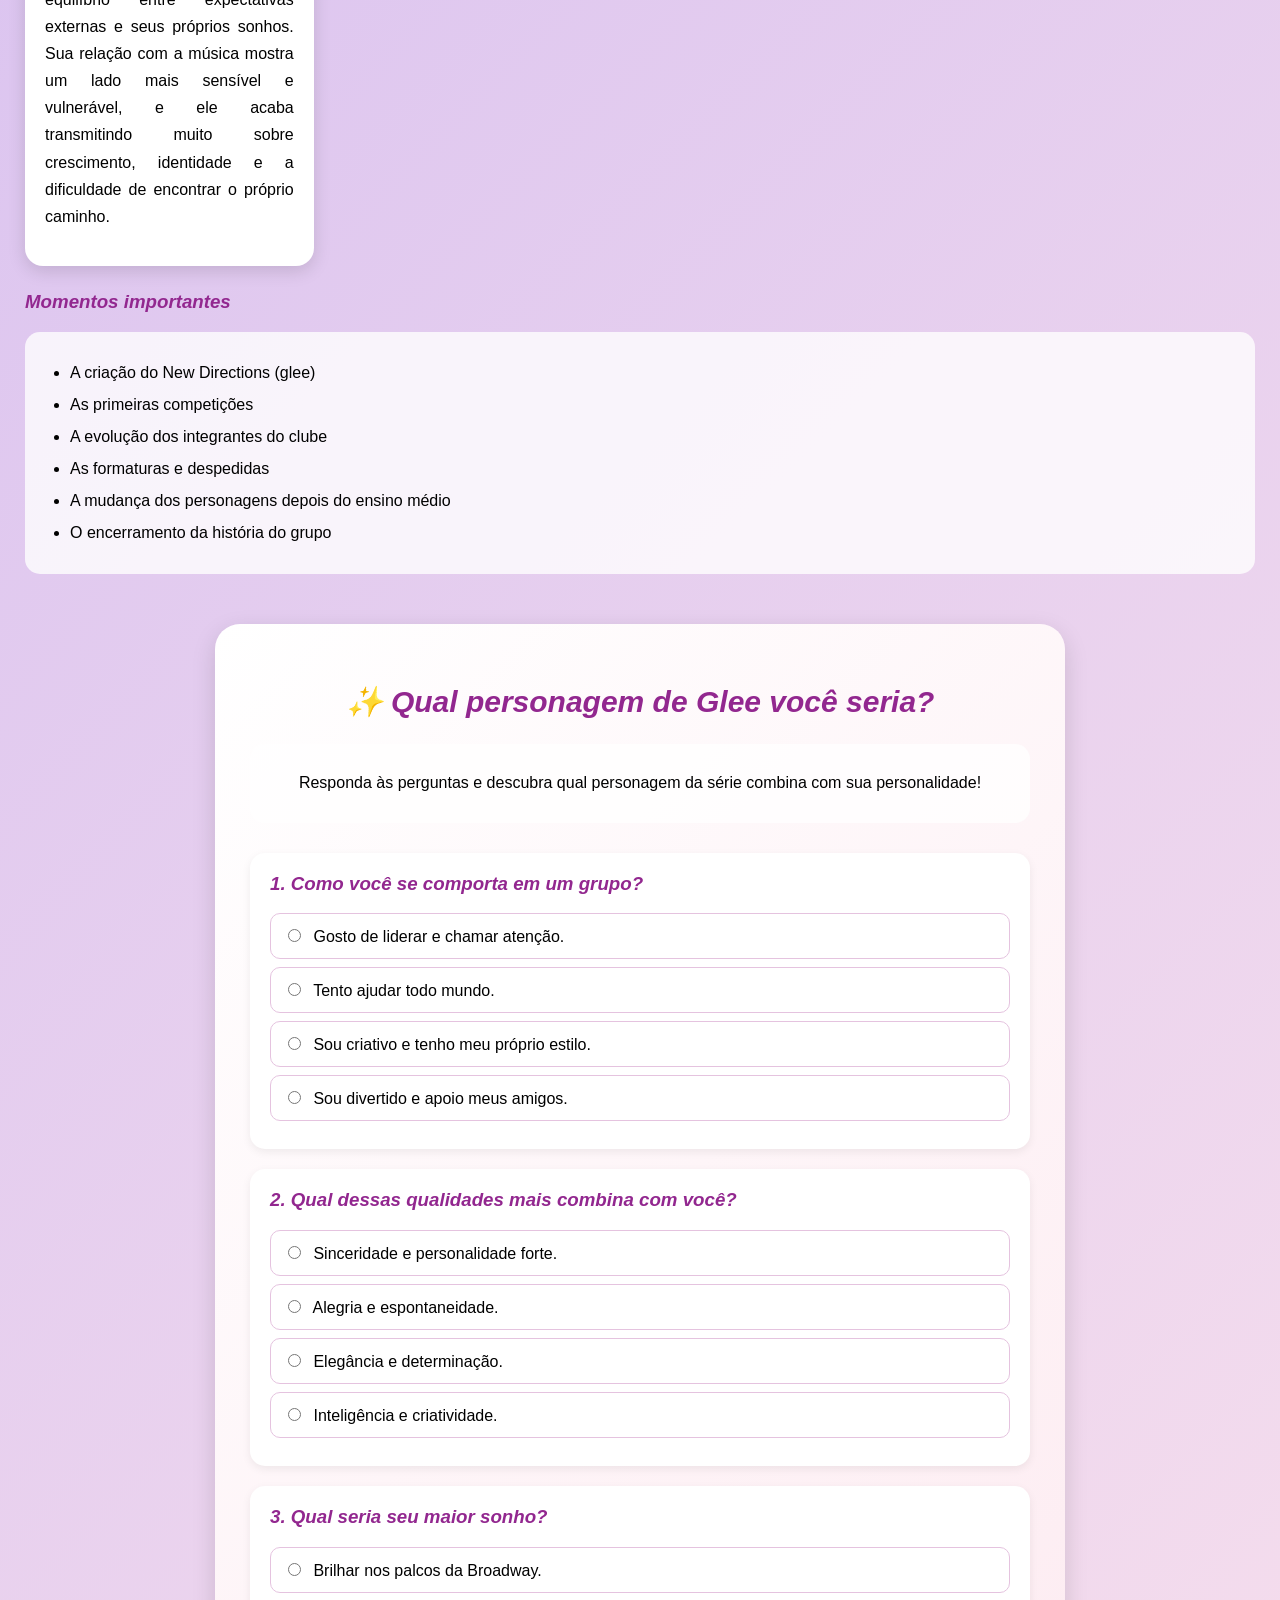
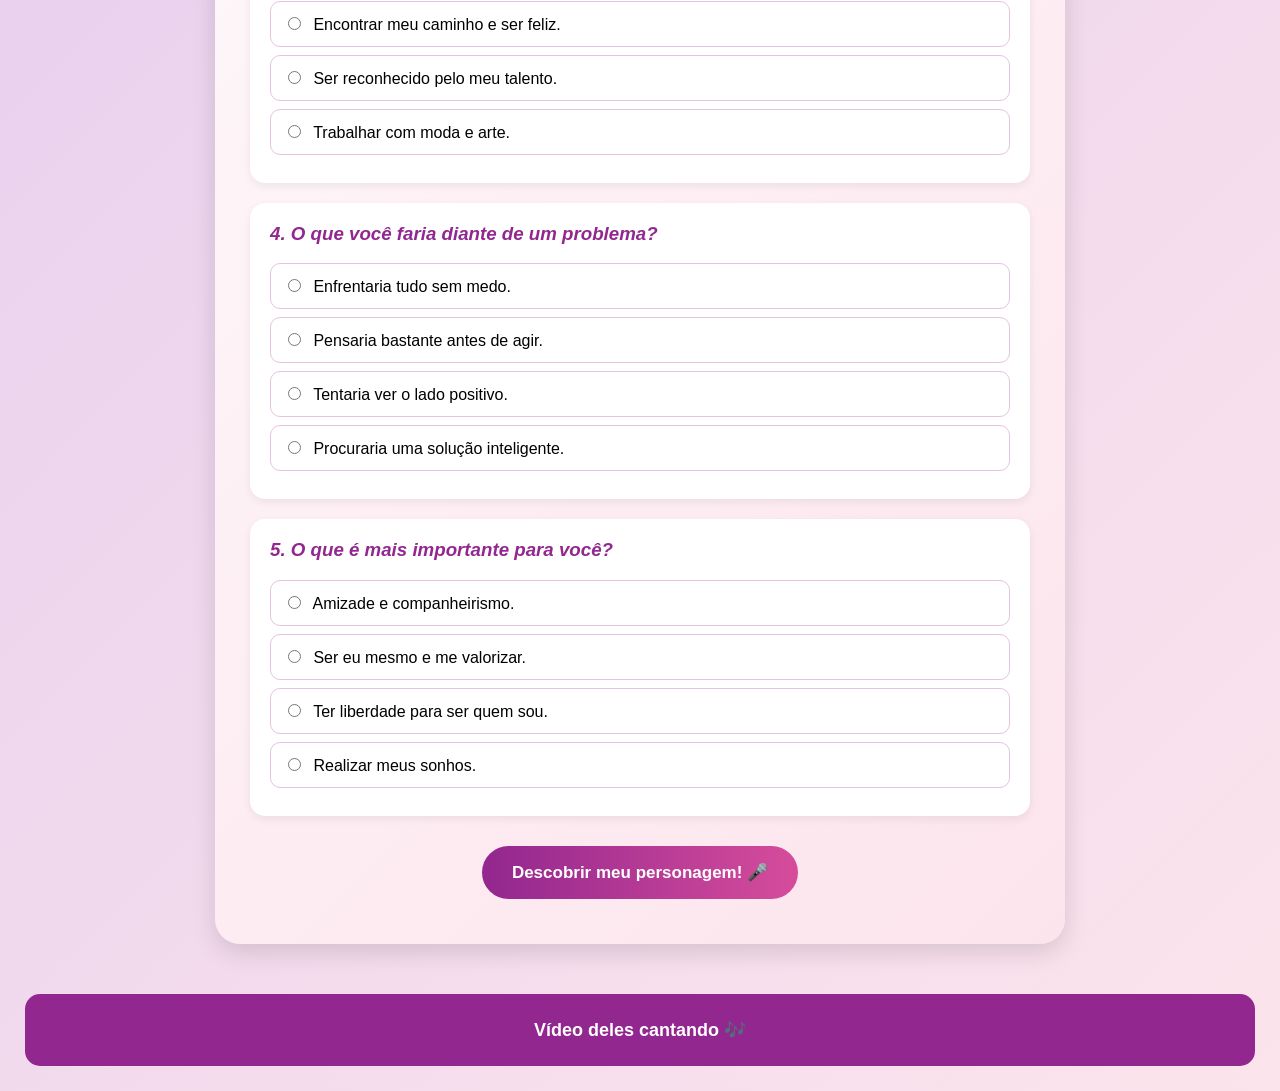
==== commit 496319f1: "Update index.html" ====
--- a/index.html
+++ b/index.html
@@ -1,4 +1,3 @@
-
 <!DOCTYPE html>
 <html lang="pt-BR">
 
--- a/style.css
+++ b/style.css
@@ -8,46 +8,30 @@
     font-family: Arial, sans-serif;
     margin: 0;
     padding: 25px;
-    color: #49334f;
+    color:"yellow";
 }
 
 header {
     text-align: center;
-    padding: 20px;
-}
-
-header h1 {
+}
+
+h1 {
     color: #92278f;
-    font-size: 60px;
+    font-size: 55px;
     text-transform: uppercase;
     letter-spacing: 5px;
-    margin-bottom: 5px;
-}
-
-header p {
+}
+
+h2, h3 {
     color: #92278f;
     font-style: italic;
-    font-size: 20px;
-}
-
-h2 {
-    color: #92278f;
-    text-align: center;
-    font-size: 28px;
-}
-
-h3 {
-    color: #92278f;
 }
 
 p {
     line-height: 1.8;
 }
 
-section:not(.quiz) {
-    margin: 30px auto;
-}
-
+main > p,
 main > section > p {
     background: #ffffffc9;
     padding: 25px;
@@ -59,7 +43,7 @@
     width: 55%;
     max-width: 650px;
     display: block;
-    margin: 20px auto;
+    margin: 25px auto;
     border-radius: 20px;
     box-shadow: 0 8px 20px #0003;
 }
@@ -87,7 +71,7 @@
 
 .cards {
     display: grid;
-    grid-template-columns: repeat(auto-fit, minmax(250px, 1fr));
+    grid-template-columns: repeat(auto-fit, minmax(280px, 1fr));
     gap: 25px;
     margin: 25px 0;
 }
@@ -116,15 +100,16 @@
     padding: 20px;
 }
 
-.card-texto h3 {
+.card-texto h2 {
     text-align: center;
 }
 
 .card-texto p {
+    line-height: 1.7;
     text-align: justify;
 }
 
-/* QUIZ */
+/* JOGO */
 
 .quiz {
     background: linear-gradient(135deg, #fff, #fce4ec);
@@ -136,6 +121,7 @@
 }
 
 .quiz h2 {
+    text-align: center;
     font-size: 30px;
 }
 
@@ -210,11 +196,20 @@
     height: 260px;
     object-fit: cover;
     border-radius: 18px;
-    margin: 15px;
+    margin: 15px auto;
+    display: block;
+}
+
+.resultado h2 {
+    font-size: 28px;
 }
 
 .resultado h3 {
     font-size: 27px;
+}
+
+.resultado p {
+    line-height: 1.7;
 }
 
 .frase-final {
@@ -222,8 +217,6 @@
     font-weight: bold;
     font-size: 18px;
 }
-
-/* RODAPÉ */
 
 footer {
     background: #92278f;
@@ -244,15 +237,13 @@
     text-decoration: underline;
 }
 
-/* CELULAR */
-
 @media (max-width: 600px) {
     body {
         padding: 12px;
     }
 
-    header h1 {
-        font-size: 40px;
+    h1 {
+        font-size: 38px;
     }
 
     .gigica {
